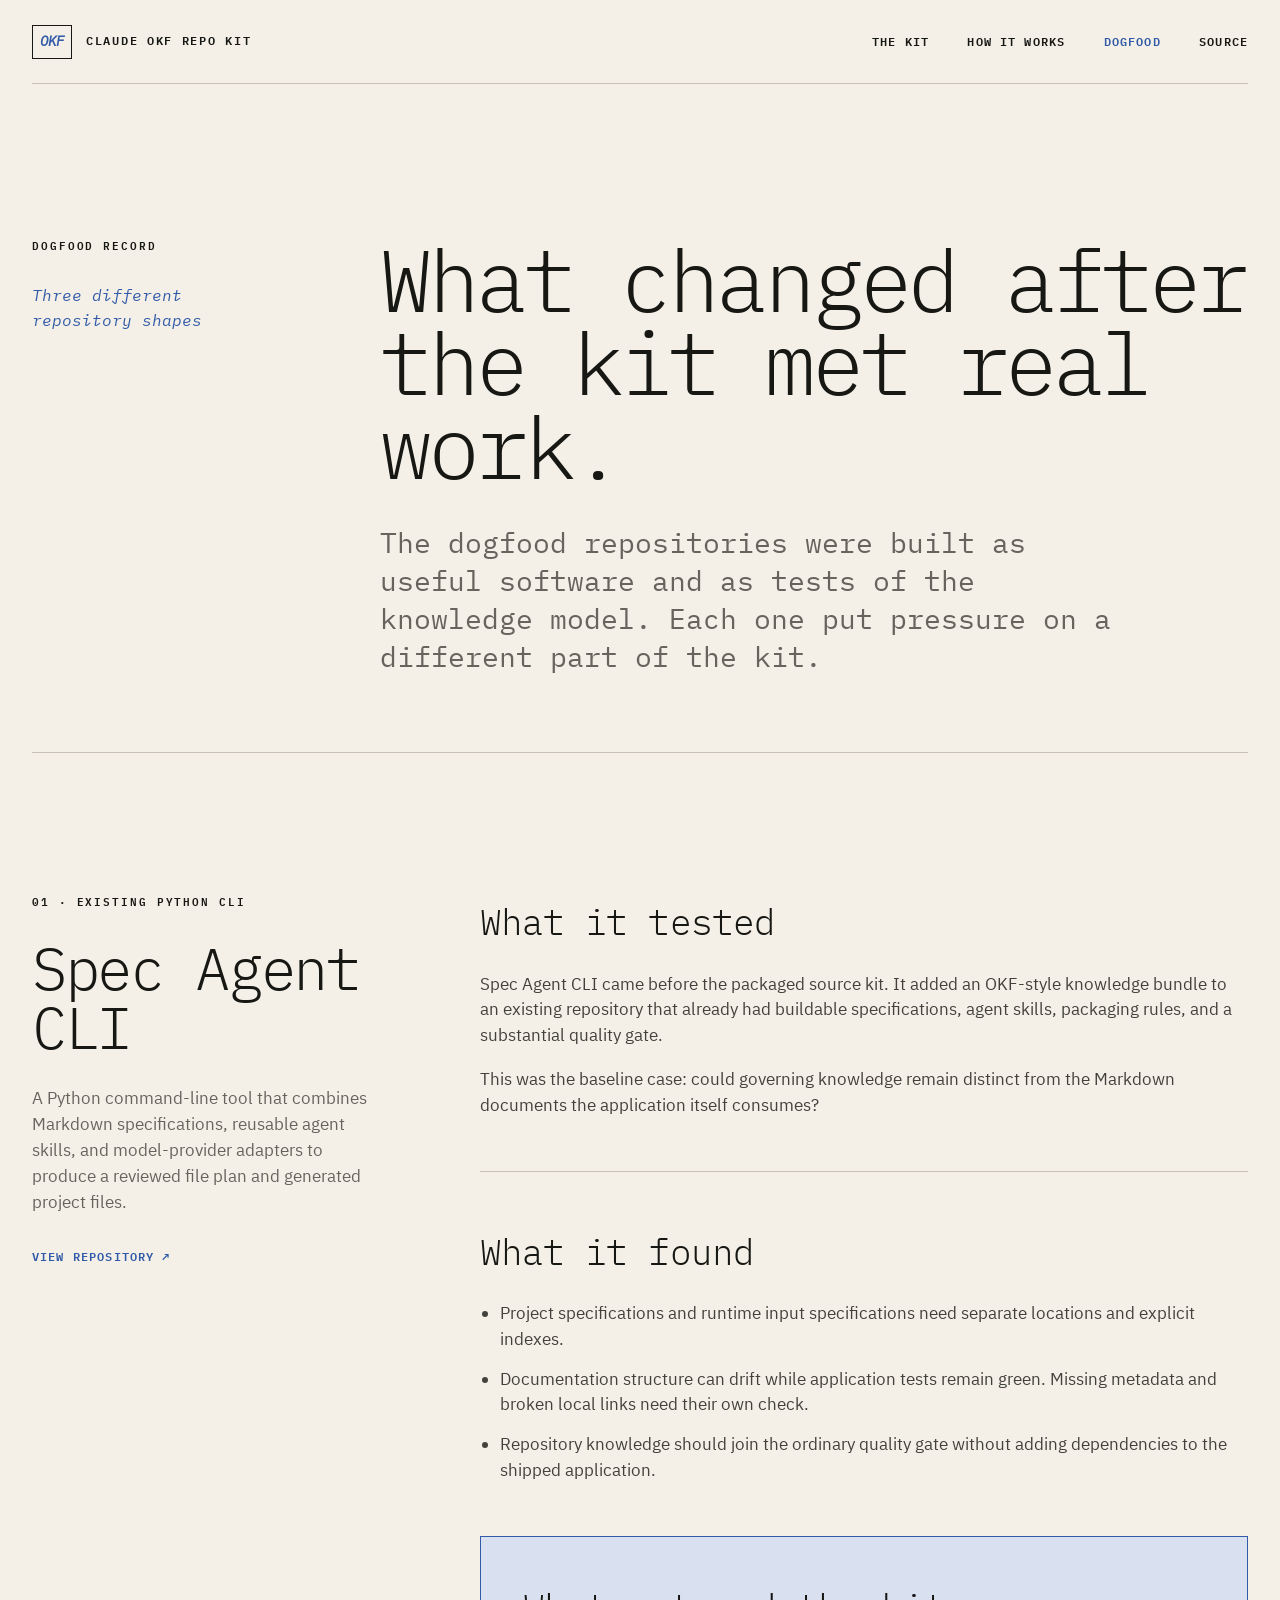
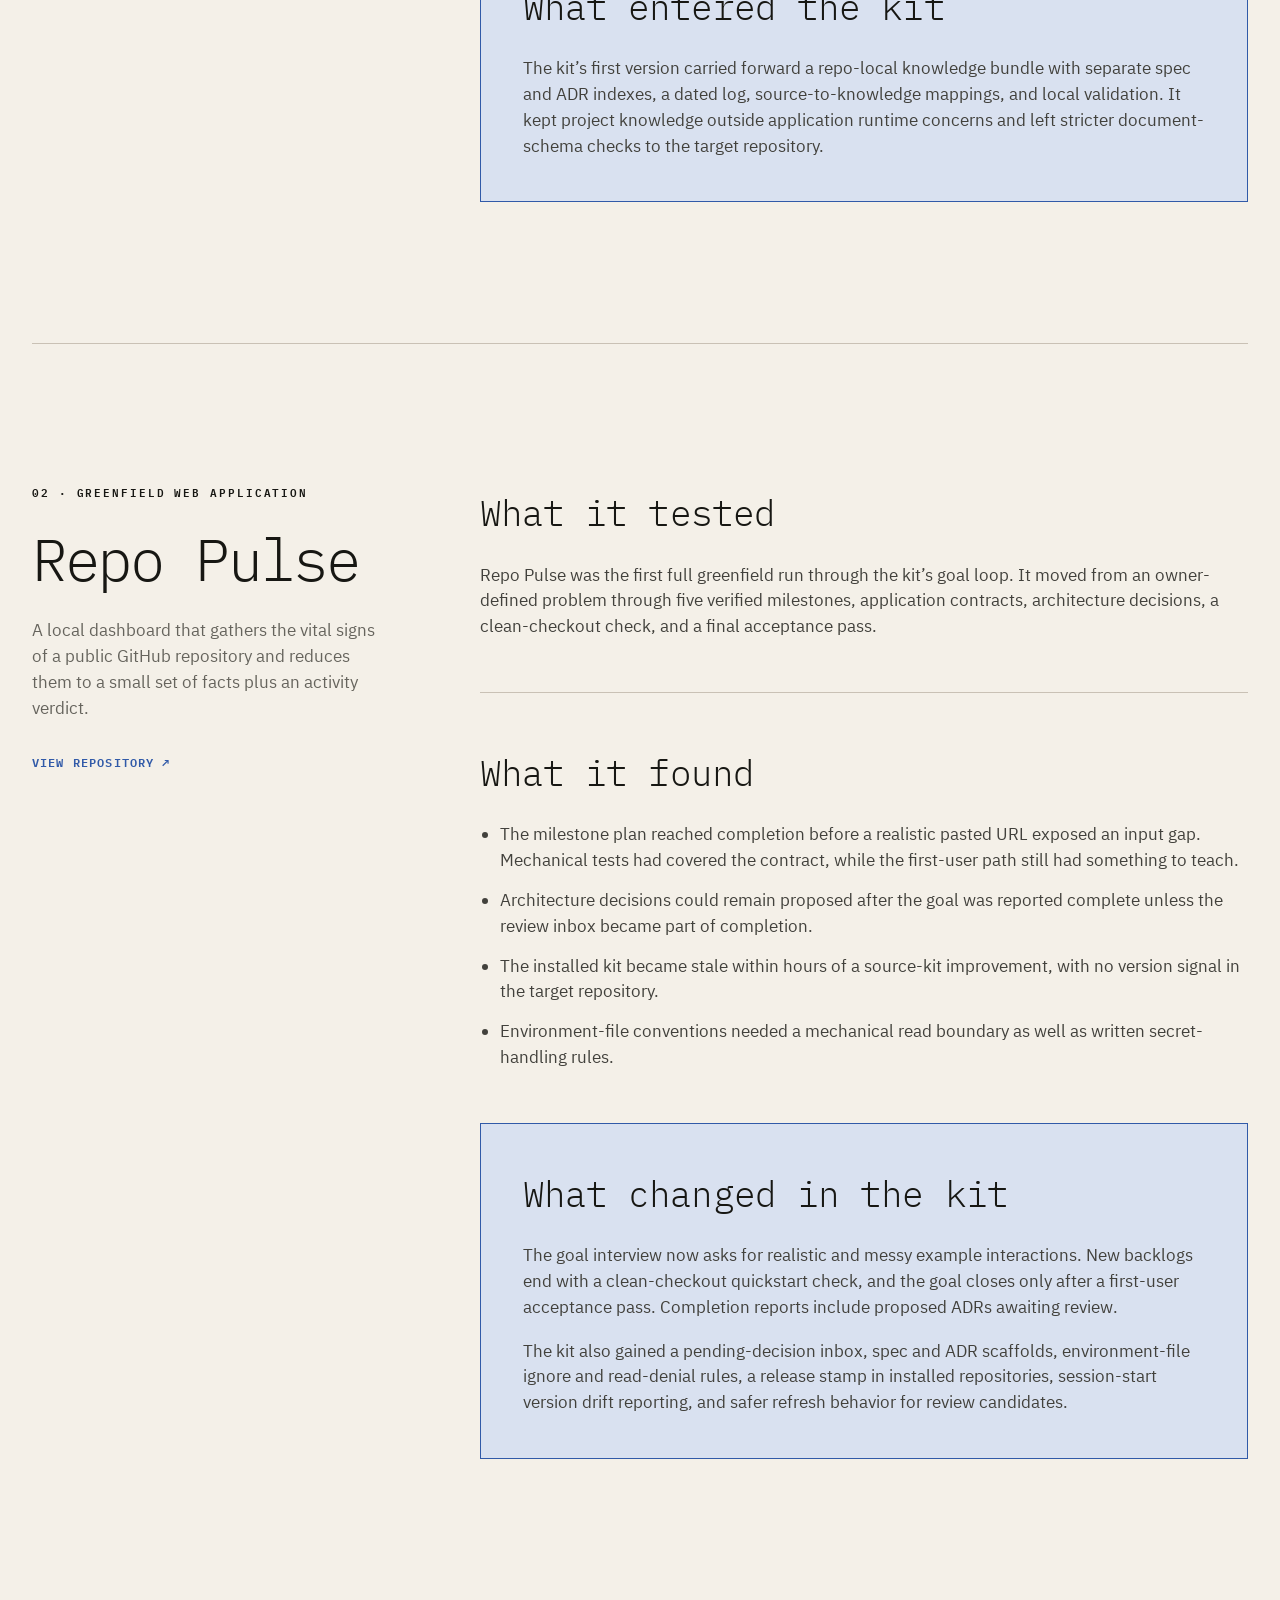
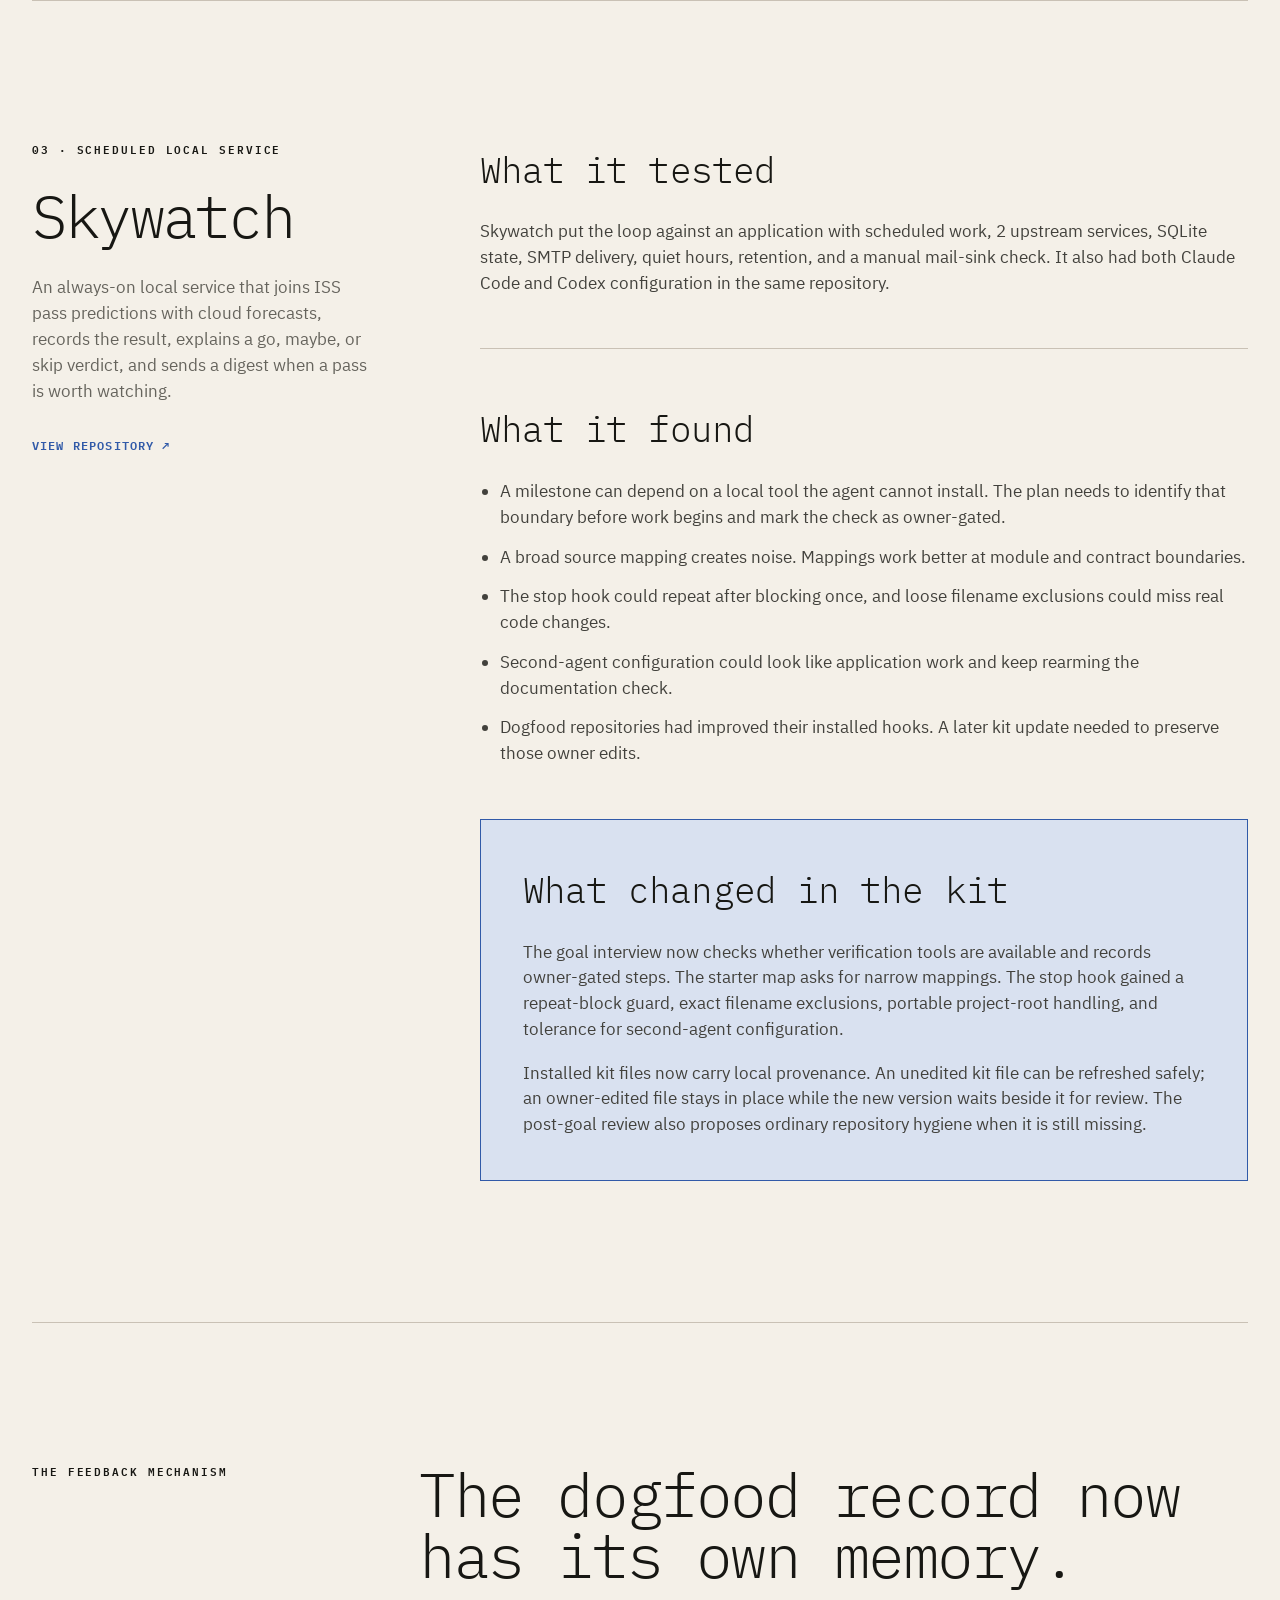
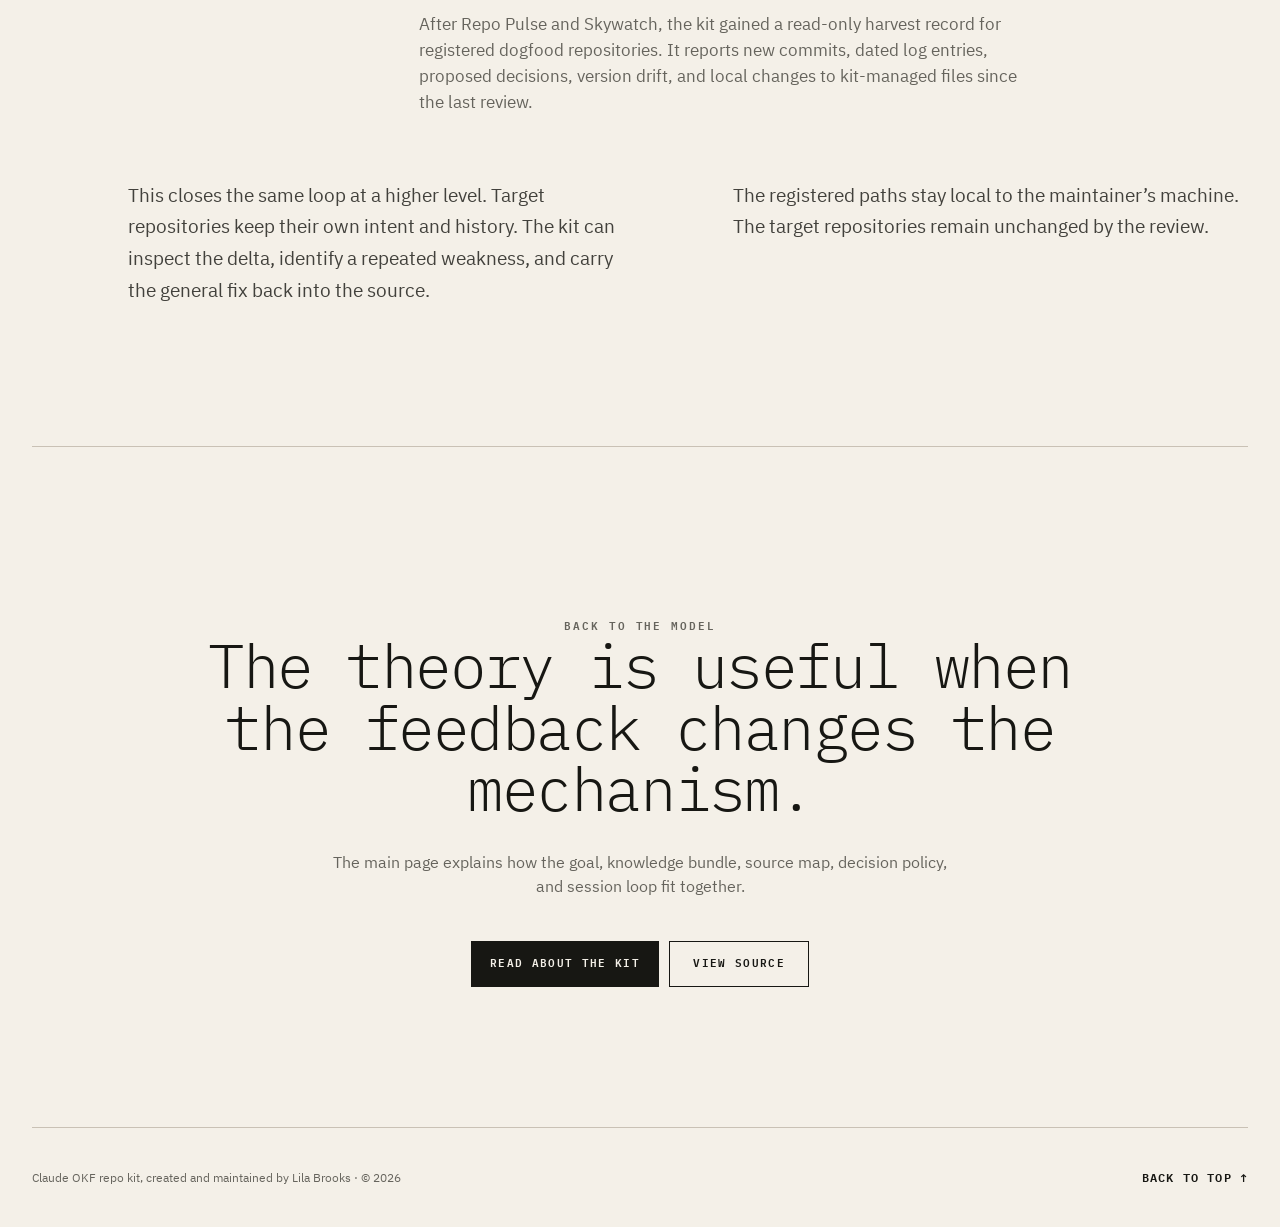
==== site/dogfood/index.html @ b5e8c505 "Bring the website into the kit as governed source The kit's website now lives entirely in site/ as a" ====
<!doctype html>
<html lang="en">
<head>
  <meta charset="utf-8">
  <meta name="viewport" content="width=device-width, initial-scale=1">
  <title>Dogfood findings | Claude OKF repo kit</title>
  <meta name="description" content="Lila Brooks documents how Spec Agent CLI, Repo Pulse, and Skywatch exposed gaps and changed the Claude OKF repo kit.">
  <meta name="author" content="Lila Brooks">
  <link rel="canonical" href="https://lilabrooks.github.io/dogfood/">
  <meta property="og:type" content="article">
  <meta property="og:site_name" content="Claude OKF repo kit">
  <meta property="og:title" content="Dogfood findings | Claude OKF repo kit">
  <meta property="og:description" content="Lila Brooks documents 3 repositories, the gaps they exposed, and the changes carried back into the kit.">
  <meta property="og:url" content="https://lilabrooks.github.io/dogfood/">
  <meta property="og:image" content="https://lilabrooks.github.io/og.png">
  <meta property="og:image:type" content="image/png">
  <meta property="og:image:width" content="1200">
  <meta property="og:image:height" content="630">
  <meta property="og:image:alt" content="Claude OKF repo kit: Keep goal-directed Claude Code work reviewable in Git. Lila Brooks.">
  <meta property="article:author" content="https://github.com/lilabrooks">
  <meta property="article:modified_time" content="2026-07-11">
  <meta name="twitter:card" content="summary_large_image">
  <meta name="twitter:title" content="Dogfood findings | Claude OKF repo kit">
  <meta name="twitter:description" content="Lila Brooks documents 3 repositories, the gaps they exposed, and the changes carried back into the kit.">
  <meta name="twitter:image" content="https://lilabrooks.github.io/og.png">
  <meta name="twitter:image:alt" content="Claude OKF repo kit: Keep goal-directed Claude Code work reviewable in Git. Lila Brooks.">
  <script type="application/ld+json">
  {
    "@context": "https://schema.org",
    "@graph": [
      {
        "@type": "Person",
        "@id": "https://lilabrooks.github.io/#lila-brooks",
        "name": "Lila Brooks",
        "url": "https://lilabrooks.github.io/",
        "sameAs": "https://github.com/lilabrooks"
      },
      {
        "@type": "WebSite",
        "@id": "https://lilabrooks.github.io/#website",
        "url": "https://lilabrooks.github.io/",
        "name": "Claude OKF repo kit",
        "author": { "@id": "https://lilabrooks.github.io/#lila-brooks" },
        "copyrightHolder": { "@id": "https://lilabrooks.github.io/#lila-brooks" },
        "inLanguage": "en"
      },
      {
        "@type": "SoftwareSourceCode",
        "@id": "https://lilabrooks.github.io/#claude-okf-repo-kit",
        "name": "Claude OKF repo kit",
        "url": "https://lilabrooks.github.io/",
        "codeRepository": "https://github.com/lilabrooks/claude-okf-repo-kit",
        "author": { "@id": "https://lilabrooks.github.io/#lila-brooks" },
        "maintainer": { "@id": "https://lilabrooks.github.io/#lila-brooks" }
      },
      {
        "@type": "TechArticle",
        "@id": "https://lilabrooks.github.io/dogfood/#article",
        "url": "https://lilabrooks.github.io/dogfood/",
        "headline": "What changed after the kit met real work",
        "description": "How Spec Agent CLI, Repo Pulse, and Skywatch exposed gaps and changed the Claude OKF repo kit.",
        "dateModified": "2026-07-11",
        "author": { "@id": "https://lilabrooks.github.io/#lila-brooks" },
        "creator": { "@id": "https://lilabrooks.github.io/#lila-brooks" },
        "publisher": { "@id": "https://lilabrooks.github.io/#lila-brooks" },
        "copyrightHolder": { "@id": "https://lilabrooks.github.io/#lila-brooks" },
        "about": { "@id": "https://lilabrooks.github.io/#claude-okf-repo-kit" },
        "isPartOf": { "@id": "https://lilabrooks.github.io/#website" },
        "mainEntityOfPage": "https://lilabrooks.github.io/dogfood/",
        "image": "https://lilabrooks.github.io/og.png",
        "inLanguage": "en"
      }
    ]
  }
  </script>
  <link rel="icon" href="../favicon.svg" type="image/svg+xml">
  <link rel="stylesheet" href="../styles.css">
</head>
<body>
  <a class="skip-link" href="#content">Skip to content</a>
  <header class="site-header shell">
    <a class="wordmark" href="../" aria-label="Claude OKF repo kit, home"><span class="wordmark-mark">OKF</span><span>Claude OKF repo kit</span></a>
    <nav class="site-nav" aria-label="Primary navigation">
      <a href="../">The kit</a><a href="../how-it-works/">How it works</a><a href="../dogfood/" aria-current="page">Dogfood</a><a href="https://github.com/lilabrooks/claude-okf-repo-kit">Source</a>
    </nav>
  </header>

  <main id="content">
    <header class="page-hero shell">
      <div><p class="eyebrow">Dogfood record</p><p class="page-meta">Three different repository shapes</p></div>
      <div><h1>What changed after the kit met real work.</h1><p class="dek">The dogfood repositories were built as useful software and as tests of the knowledge model. Each one put pressure on a different part of the kit.</p></div>
    </header>

    <article class="dogfood-entry shell" aria-labelledby="spec-agent-title">
      <header class="dogfood-header">
        <p class="eyebrow">01 · Existing Python CLI</p>
        <h2 id="spec-agent-title">Spec Agent CLI</h2>
        <p>A Python command-line tool that combines Markdown specifications, reusable agent skills, and model-provider adapters to produce a reviewed file plan and generated project files.</p>
        <a class="text-link" href="https://github.com/lilabrooks/spec-agent-cli">View repository ↗</a>
      </header>
      <div class="dogfood-body">
        <section>
          <h3>What it tested</h3>
          <p>Spec Agent CLI came before the packaged source kit. It added an OKF-style knowledge bundle to an existing repository that already had buildable specifications, agent skills, packaging rules, and a substantial quality gate.</p>
          <p>This was the baseline case: could governing knowledge remain distinct from the Markdown documents the application itself consumes?</p>
        </section>
        <section>
          <h3>What it found</h3>
          <ul>
            <li>Project specifications and runtime input specifications need separate locations and explicit indexes.</li>
            <li>Documentation structure can drift while application tests remain green. Missing metadata and broken local links need their own check.</li>
            <li>Repository knowledge should join the ordinary quality gate without adding dependencies to the shipped application.</li>
          </ul>
        </section>
        <section class="kit-response">
          <h3>What entered the kit</h3>
          <p>The kit’s first version carried forward a repo-local knowledge bundle with separate spec and ADR indexes, a dated log, source-to-knowledge mappings, and local validation. It kept project knowledge outside application runtime concerns and left stricter document-schema checks to the target repository.</p>
        </section>
      </div>
    </article>

    <article class="dogfood-entry shell" aria-labelledby="repo-pulse-title">
      <header class="dogfood-header">
        <p class="eyebrow">02 · Greenfield web application</p>
        <h2 id="repo-pulse-title">Repo Pulse</h2>
        <p>A local dashboard that gathers the vital signs of a public GitHub repository and reduces them to a small set of facts plus an activity verdict.</p>
        <a class="text-link" href="https://github.com/lilabrooks/repo-pulse">View repository ↗</a>
      </header>
      <div class="dogfood-body">
        <section>
          <h3>What it tested</h3>
          <p>Repo Pulse was the first full greenfield run through the kit’s goal loop. It moved from an owner-defined problem through five verified milestones, application contracts, architecture decisions, a clean-checkout check, and a final acceptance pass.</p>
        </section>
        <section>
          <h3>What it found</h3>
          <ul>
            <li>The milestone plan reached completion before a realistic pasted URL exposed an input gap. Mechanical tests had covered the contract, while the first-user path still had something to teach.</li>
            <li>Architecture decisions could remain proposed after the goal was reported complete unless the review inbox became part of completion.</li>
            <li>The installed kit became stale within hours of a source-kit improvement, with no version signal in the target repository.</li>
            <li>Environment-file conventions needed a mechanical read boundary as well as written secret-handling rules.</li>
          </ul>
        </section>
        <section class="kit-response">
          <h3>What changed in the kit</h3>
          <p>The goal interview now asks for realistic and messy example interactions. New backlogs end with a clean-checkout quickstart check, and the goal closes only after a first-user acceptance pass. Completion reports include proposed ADRs awaiting review.</p>
          <p>The kit also gained a pending-decision inbox, spec and ADR scaffolds, environment-file ignore and read-denial rules, a release stamp in installed repositories, session-start version drift reporting, and safer refresh behavior for review candidates.</p>
        </section>
      </div>
    </article>

    <article class="dogfood-entry shell" aria-labelledby="skywatch-title">
      <header class="dogfood-header">
        <p class="eyebrow">03 · Scheduled local service</p>
        <h2 id="skywatch-title">Skywatch</h2>
        <p>An always-on local service that joins ISS pass predictions with cloud forecasts, records the result, explains a go, maybe, or skip verdict, and sends a digest when a pass is worth watching.</p>
        <a class="text-link" href="https://github.com/lilabrooks/skywatch">View repository ↗</a>
      </header>
      <div class="dogfood-body">
        <section>
          <h3>What it tested</h3>
          <p>Skywatch put the loop against an application with scheduled work, 2 upstream services, SQLite state, SMTP delivery, quiet hours, retention, and a manual mail-sink check. It also had both Claude Code and Codex configuration in the same repository.</p>
        </section>
        <section>
          <h3>What it found</h3>
          <ul>
            <li>A milestone can depend on a local tool the agent cannot install. The plan needs to identify that boundary before work begins and mark the check as owner-gated.</li>
            <li>A broad source mapping creates noise. Mappings work better at module and contract boundaries.</li>
            <li>The stop hook could repeat after blocking once, and loose filename exclusions could miss real code changes.</li>
            <li>Second-agent configuration could look like application work and keep rearming the documentation check.</li>
            <li>Dogfood repositories had improved their installed hooks. A later kit update needed to preserve those owner edits.</li>
          </ul>
        </section>
        <section class="kit-response">
          <h3>What changed in the kit</h3>
          <p>The goal interview now checks whether verification tools are available and records owner-gated steps. The starter map asks for narrow mappings. The stop hook gained a repeat-block guard, exact filename exclusions, portable project-root handling, and tolerance for second-agent configuration.</p>
          <p>Installed kit files now carry local provenance. An unedited kit file can be refreshed safely; an owner-edited file stays in place while the new version waits beside it for review. The post-goal review also proposes ordinary repository hygiene when it is still missing.</p>
        </section>
      </div>
    </article>

    <section class="section shell" aria-labelledby="feedback-title">
      <div class="section-head">
        <p class="eyebrow">The feedback mechanism</p>
        <div>
          <h2 id="feedback-title">The dogfood record now has its own memory.</h2>
          <p>After Repo Pulse and Skywatch, the kit gained a read-only harvest record for registered dogfood repositories. It reports new commits, dated log entries, proposed decisions, version drift, and local changes to kit-managed files since the last review.</p>
        </div>
      </div>
      <div class="essay-grid">
        <p>This closes the same loop at a higher level. Target repositories keep their own intent and history. The kit can inspect the delta, identify a repeated weakness, and carry the general fix back into the source.</p>
        <p>The registered paths stay local to the maintainer’s machine. The target repositories remain unchanged by the review.</p>
      </div>
    </section>

    <section class="cta shell">
      <p class="eyebrow">Back to the model</p>
      <h2>The theory is useful when the feedback changes the mechanism.</h2>
      <p>The main page explains how the goal, knowledge bundle, source map, decision policy, and session loop fit together.</p>
      <div class="button-row"><a class="button primary" href="../">Read about the kit</a><a class="button" href="https://github.com/lilabrooks/claude-okf-repo-kit">View source</a></div>
    </section>
  </main>

  <footer class="site-footer shell"><p>Claude OKF repo kit, created and maintained by Lila Brooks · © 2026</p><a href="#content">Back to top ↑</a></footer>
</body>
</html>
---- site/styles.css ----
@font-face {
  font-family: "IBM Plex Mono";
  font-style: normal;
  font-weight: 300;
  font-display: swap;
  src: url("fonts/IBMPlexMono-Light.woff2") format("woff2");
}

@font-face {
  font-family: "IBM Plex Mono";
  font-style: normal;
  font-weight: 400;
  font-display: swap;
  src: url("fonts/IBMPlexMono-Regular.woff2") format("woff2");
}

@font-face {
  font-family: "IBM Plex Mono";
  font-style: italic;
  font-weight: 400;
  font-display: swap;
  src: url("fonts/IBMPlexMono-Italic.woff2") format("woff2");
}

@font-face {
  font-family: "IBM Plex Mono";
  font-style: normal;
  font-weight: 600;
  font-display: swap;
  src: url("fonts/IBMPlexMono-SemiBold.woff2") format("woff2");
}

@font-face {
  font-family: "IBM Plex Sans";
  font-style: normal;
  font-weight: 400;
  font-display: swap;
  src: url("fonts/IBMPlexSans-Regular.woff2") format("woff2");
}

@font-face {
  font-family: "IBM Plex Sans";
  font-style: normal;
  font-weight: 600;
  font-display: swap;
  src: url("fonts/IBMPlexSans-SemiBold.woff2") format("woff2");
}

:root {
  --paper: #f4f0e8;
  --ink: #171713;
  --muted: #66645d;
  --rule: #c9c1b5;
  --cobalt: #315aa8;
  --cobalt-soft: #d9e1f0;
  --display: "IBM Plex Mono", "SFMono-Regular", Consolas, monospace;
  --body: "IBM Plex Sans", "Helvetica Neue", Arial, sans-serif;
}

* {
  box-sizing: border-box;
}

html {
  scroll-behavior: smooth;
}

body {
  margin: 0;
  background: var(--paper);
  color: var(--ink);
  font-family: var(--body);
  font-size: 16px;
  line-height: 1.55;
  text-rendering: optimizeLegibility;
}

a {
  color: inherit;
}

img {
  max-width: 100%;
}

::selection {
  background: var(--cobalt);
  color: #fff;
}

.shell {
  width: min(100% - 64px, 1440px);
  margin-inline: auto;
}

.skip-link {
  position: fixed;
  top: 12px;
  left: 12px;
  z-index: 20;
  padding: 10px 14px;
  background: var(--ink);
  color: var(--paper);
  transform: translateY(-160%);
}

.skip-link:focus {
  transform: translateY(0);
}

.site-header {
  min-height: 84px;
  display: flex;
  align-items: center;
  justify-content: space-between;
  border-bottom: 1px solid var(--rule);
}

.wordmark {
  display: inline-flex;
  align-items: center;
  gap: 14px;
  font-size: 0.76rem;
  font-family: var(--display);
  font-weight: 600;
  letter-spacing: 0.14em;
  text-decoration: none;
  text-transform: uppercase;
}

.wordmark-mark {
  display: grid;
  width: 40px;
  height: 34px;
  place-items: center;
  border: 1px solid var(--ink);
  color: var(--cobalt);
  font-family: var(--display);
  font-size: 0.86rem;
  font-style: italic;
  letter-spacing: 0;
}

.site-nav {
  display: flex;
  align-items: center;
  gap: clamp(18px, 3vw, 44px);
}

.site-nav a,
.site-footer a {
  position: relative;
  font-family: var(--display);
  font-size: 0.72rem;
  font-weight: 600;
  letter-spacing: 0.1em;
  text-decoration: none;
  text-transform: uppercase;
}

.site-nav a::after,
.site-footer a::after,
.text-link::after {
  position: absolute;
  right: 0;
  bottom: -5px;
  left: 0;
  height: 1px;
  background: var(--cobalt);
  content: "";
  transform: scaleX(0);
  transform-origin: right;
  transition: transform 180ms ease;
}

.site-nav a:hover::after,
.site-nav a:focus-visible::after,
.site-footer a:hover::after,
.site-footer a:focus-visible::after,
.text-link:hover::after,
.text-link:focus-visible::after {
  transform: scaleX(1);
  transform-origin: left;
}

.site-nav a[aria-current="page"] {
  color: var(--cobalt);
}

.hero {
  display: grid;
  grid-template-columns: minmax(0, 2fr) minmax(300px, 0.8fr);
  gap: clamp(56px, 9vw, 140px);
  min-height: 640px;
  padding-block: clamp(72px, 10vw, 148px) 76px;
  border-bottom: 1px solid var(--rule);
}

.eyebrow {
  margin: 0 0 28px;
  font-family: var(--display);
  font-size: 0.7rem;
  font-weight: 600;
  letter-spacing: 0.17em;
  text-transform: uppercase;
}

.hero h1,
.page-hero h1 {
  margin: 0;
  font-family: var(--display);
  font-weight: 300;
  letter-spacing: -0.045em;
  line-height: 0.96;
}

.hero > *,
.page-hero > * {
  min-width: 0;
}

.hero h1 {
  max-width: 980px;
  font-size: clamp(3.7rem, 6.7vw, 7rem);
}

.hero h1 em {
  color: var(--cobalt);
  font-weight: 400;
}

.hero-aside {
  display: flex;
  flex-direction: column;
  justify-content: space-between;
  padding-top: 35px;
}

.intro {
  margin: 0;
  font-family: var(--display);
  font-size: clamp(1.5rem, 2.1vw, 2.15rem);
  line-height: 1.3;
}

.signal {
  padding-top: 24px;
  border-top: 1px solid var(--ink);
}

.signal strong {
  display: block;
  color: var(--cobalt);
  font-family: var(--display);
  font-size: 2.2rem;
  font-style: italic;
  font-weight: 400;
}

.signal p {
  margin: 6px 0 0;
  color: var(--muted);
}

.section {
  padding-block: clamp(88px, 11vw, 150px);
  border-bottom: 1px solid var(--rule);
}

.section-head {
  display: grid;
  grid-template-columns: minmax(180px, 0.55fr) minmax(0, 1.6fr);
  gap: clamp(44px, 8vw, 130px);
  margin-bottom: 64px;
}

.section-head h2,
.cta h2 {
  margin: 0;
  font-family: var(--display);
  font-size: clamp(2.4rem, 4.8vw, 5.2rem);
  font-weight: 300;
  letter-spacing: -0.04em;
  line-height: 1;
}

.section-head p:last-child {
  max-width: 620px;
  margin: 24px 0 0;
  color: var(--muted);
  font-size: 1.05rem;
}

.essay-grid {
  display: grid;
  grid-template-columns: repeat(2, minmax(0, 1fr));
  gap: clamp(36px, 7vw, 110px);
  max-width: 1120px;
  margin-left: auto;
}

.essay-grid p {
  margin: 0;
  color: #42413c;
  font-size: clamp(1.08rem, 1.5vw, 1.28rem);
  line-height: 1.65;
}

.path-grid {
  display: grid;
  grid-template-columns: repeat(2, 1fr);
  border-top: 1px solid var(--ink);
  border-left: 1px solid var(--rule);
}

.path-card {
  position: relative;
  min-height: 290px;
  padding: clamp(28px, 4vw, 52px);
  border-right: 1px solid var(--rule);
  border-bottom: 1px solid var(--rule);
  text-decoration: none;
  transition: background-color 160ms ease, color 160ms ease;
}

.path-card:hover,
.path-card:focus-visible {
  background: var(--ink);
  color: var(--paper);
}

.path-card .number {
  color: var(--cobalt);
  font-family: var(--display);
  font-style: italic;
}

.path-card h3 {
  margin: 70px 0 18px;
  font-family: var(--display);
  font-size: clamp(2rem, 3.5vw, 3.8rem);
  font-weight: 300;
  letter-spacing: -0.035em;
  line-height: 1.04;
}

.path-card p {
  max-width: 480px;
  margin: 0;
  color: var(--muted);
}

.path-card:hover p,
.path-card:focus-visible p {
  color: #c9c6bd;
}

.card-arrow {
  position: absolute;
  top: 34px;
  right: 38px;
  font-size: 1.2rem;
}

.cta {
  padding-block: clamp(88px, 11vw, 150px);
  text-align: center;
}

.cta h2 {
  max-width: 900px;
  margin-inline: auto;
}

.cta p {
  max-width: 620px;
  margin: 30px auto 0;
  color: var(--muted);
}

.button-row {
  display: flex;
  flex-wrap: wrap;
  justify-content: center;
  gap: 10px;
  margin-top: 42px;
}

.button {
  min-width: 140px;
  padding: 13px 18px;
  border: 1px solid var(--ink);
  font-family: var(--display);
  font-size: 0.7rem;
  font-weight: 600;
  letter-spacing: 0.12em;
  text-decoration: none;
  text-transform: uppercase;
  transition: background-color 160ms ease, color 160ms ease;
}

.button.primary,
.button:hover,
.button:focus-visible {
  background: var(--ink);
  color: var(--paper);
}

.page-hero {
  display: grid;
  grid-template-columns: minmax(180px, 0.48fr) minmax(0, 1.7fr);
  gap: clamp(52px, 8vw, 130px);
  padding-block: clamp(90px, 12vw, 170px) 76px;
  border-bottom: 1px solid var(--rule);
}

.page-hero h1 {
  max-width: 1050px;
  font-size: clamp(3.7rem, 6.8vw, 7.2rem);
}

.page-hero .dek {
  max-width: 760px;
  margin: 36px 0 0;
  color: var(--muted);
  font-family: var(--display);
  font-size: clamp(1.35rem, 2.2vw, 2rem);
  line-height: 1.35;
}

.page-meta {
  margin: 8px 0 0;
  color: var(--cobalt);
  font-family: var(--display);
  font-style: italic;
}

.principle-grid {
  display: grid;
  grid-template-columns: repeat(2, 1fr);
  gap: 0 58px;
}

.principle {
  min-height: 220px;
  padding-block: 34px;
  border-top: 1px solid var(--ink);
}

.principle h3 {
  margin: 0 0 16px;
  font-family: var(--display);
  font-size: clamp(1.8rem, 3vw, 3rem);
  font-weight: 300;
  letter-spacing: -0.03em;
  line-height: 1.08;
}

.principle p {
  max-width: 560px;
  margin: 0;
  color: var(--muted);
}

.claim-status {
  display: block;
  margin-bottom: 42px;
  color: var(--cobalt);
  font-family: var(--display);
  font-size: 0.7rem;
  font-weight: 600;
  letter-spacing: 0.1em;
  text-transform: uppercase;
}

.route-grid {
  display: grid;
  grid-template-columns: repeat(2, minmax(0, 1fr));
  border-top: 1px solid var(--ink);
  border-left: 1px solid var(--rule);
}

.route-card {
  padding: clamp(30px, 4vw, 54px);
  border-right: 1px solid var(--rule);
  border-bottom: 1px solid var(--rule);
}

.route-card h3 {
  margin: 0;
  font-family: var(--display);
  font-size: clamp(2rem, 3.4vw, 3.5rem);
  font-weight: 300;
  letter-spacing: -0.035em;
  line-height: 1.04;
}

.route-card > p {
  min-height: 82px;
  margin: 24px 0 36px;
  color: var(--muted);
}

.steps-list {
  margin: 0;
  padding: 0;
  list-style: none;
  counter-reset: route-step;
  border-top: 1px solid var(--ink);
}

.steps-list li {
  display: grid;
  grid-template-columns: 42px minmax(0, 1fr);
  gap: 14px;
  padding-block: 20px;
  border-bottom: 1px solid var(--rule);
  counter-increment: route-step;
}

.steps-list li::before {
  color: var(--cobalt);
  content: "0" counter(route-step);
  font-family: var(--display);
  font-style: italic;
}

.steps-list p {
  margin: 0;
  color: #42413c;
}

.working-set {
  background: var(--ink);
  color: var(--paper);
}

.working-set .section-head p,
.working-set .section-head p:last-child {
  color: #bbb8b0;
}

.working-set-list {
  margin: 0;
  padding: 0;
  list-style: none;
  border-top: 1px solid #5e5b55;
}

.working-set-list li {
  display: grid;
  grid-template-columns: 120px minmax(220px, 0.85fr) minmax(0, 1.15fr);
  gap: 34px;
  padding-block: 30px;
  border-bottom: 1px solid #5e5b55;
}

.working-set-list .status {
  color: #a9bde2;
  font-family: var(--display);
  font-style: italic;
}

.working-set-list h3 {
  margin: 0;
  font-family: var(--display);
  font-size: 1.8rem;
  font-weight: 300;
}

.working-set-list p {
  margin: 0;
  color: #bbb8b0;
}

.working-set-list a {
  text-decoration: none;
}

.working-set-list a:hover,
.working-set-list a:focus-visible {
  color: #a9bde2;
}

.limit-note {
  max-width: 900px;
  margin: 58px 0 0 auto;
  padding: 28px 0 0 28px;
  border-top: 1px solid #5e5b55;
  border-left: 3px solid #a9bde2;
}

.limit-note p {
  margin: 0;
  color: #bbb8b0;
}

.limit-note strong {
  color: var(--paper);
}

.limit-note.light {
  border-top-color: var(--rule);
  border-left-color: var(--cobalt);
}

.limit-note.light p {
  color: var(--muted);
}

.limit-note.light strong {
  color: var(--ink);
}

.dogfood-entry {
  display: grid;
  grid-template-columns: minmax(240px, 0.62fr) minmax(0, 1.38fr);
  gap: clamp(52px, 8vw, 130px);
  padding-block: clamp(88px, 11vw, 150px);
  border-bottom: 1px solid var(--rule);
}

.dogfood-header {
  align-self: start;
  position: sticky;
  top: 32px;
}

.dogfood-header h2 {
  margin: 0;
  font-family: var(--display);
  font-size: clamp(2.5rem, 4.6vw, 5rem);
  font-weight: 300;
  letter-spacing: -0.04em;
  line-height: 1;
}

.dogfood-header > p:not(.eyebrow) {
  margin: 28px 0;
  color: var(--muted);
  font-size: 1.05rem;
}

.dogfood-body section {
  padding-bottom: 52px;
}

.dogfood-body section + section {
  padding-top: 52px;
  border-top: 1px solid var(--rule);
}

.dogfood-body h3 {
  margin: 0 0 22px;
  font-family: var(--display);
  font-size: clamp(1.7rem, 2.8vw, 2.7rem);
  font-weight: 300;
  letter-spacing: -0.025em;
}

.dogfood-body p,
.dogfood-body li {
  color: #42413c;
  font-size: 1.04rem;
}

.dogfood-body p {
  margin: 0;
}

.dogfood-body p + p {
  margin-top: 18px;
}

.dogfood-body ul {
  margin: 0;
  padding-left: 1.25rem;
}

.dogfood-body li + li {
  margin-top: 14px;
}

.dogfood-body .kit-response {
  padding: 42px;
  border: 1px solid var(--cobalt);
  background: var(--cobalt-soft);
}

.dogfood-body .kit-response + section {
  border-top: 0;
}

.text-link {
  position: relative;
  color: var(--cobalt);
  font-family: var(--display);
  font-size: 0.72rem;
  font-weight: 600;
  letter-spacing: 0.1em;
  text-decoration: none;
  text-transform: uppercase;
}

.site-footer {
  display: flex;
  align-items: center;
  justify-content: space-between;
  min-height: 100px;
  border-top: 1px solid var(--rule);
}

.site-footer p {
  margin: 0;
  color: var(--muted);
  font-size: 0.75rem;
}

.not-found {
  min-height: calc(100vh - 184px);
  display: grid;
  align-content: center;
  padding-block: 80px;
  text-align: center;
}

.not-found h1 {
  margin: 0;
  font-family: var(--display);
  font-size: clamp(5rem, 18vw, 14rem);
  font-weight: 300;
  letter-spacing: -0.05em;
  line-height: 0.8;
}

.not-found p {
  margin: 34px 0;
  color: var(--muted);
}

:focus-visible {
  outline: 2px solid var(--cobalt);
  outline-offset: 4px;
}

@media (max-width: 980px) {
  .hero,
  .page-hero,
  .dogfood-entry {
    grid-template-columns: 1fr;
  }

  .hero {
    min-height: 0;
  }

  .hero-aside {
    display: grid;
    grid-template-columns: 1.4fr 1fr;
    gap: 52px;
    padding-top: 0;
  }

  .page-hero {
    gap: 8px;
  }

  .dogfood-header {
    position: static;
  }

}

@media (max-width: 760px) {
  .shell {
    width: min(100% - 36px, 1440px);
  }

  .site-header {
    align-items: flex-start;
    flex-direction: column;
    gap: 18px;
    padding-block: 18px;
  }

  .site-nav {
    width: 100%;
    justify-content: space-between;
    gap: 8px;
  }

  .site-nav a {
    font-size: 0.62rem;
  }

  .hero {
    gap: 48px;
    padding-block: 72px 56px;
  }

  .hero h1,
  .page-hero h1 {
    font-size: clamp(2.75rem, 13.3vw, 3.25rem);
  }

  .hero-aside,
  .section-head,
  .working-set-list li,
  .essay-grid {
    grid-template-columns: 1fr;
  }

  .hero-aside {
    gap: 42px;
  }

  .section-head {
    gap: 0;
  }

  .path-grid,
  .principle-grid,
  .route-grid {
    grid-template-columns: 1fr;
  }

  .route-card > p {
    min-height: 0;
  }

  .path-card {
    min-height: 250px;
  }

  .dogfood-body .kit-response {
    padding: 28px;
  }

  .button-row {
    align-items: stretch;
    flex-direction: column;
  }

  .site-footer {
    align-items: flex-start;
    flex-direction: column;
    justify-content: center;
  }

  .site-footer {
    gap: 12px;
    min-height: 100px;
  }
}

@media (prefers-reduced-motion: reduce) {
  html {
    scroll-behavior: auto;
  }

  *,
  *::before,
  *::after {
    scroll-behavior: auto !important;
    transition-duration: 0.01ms !important;
  }
}
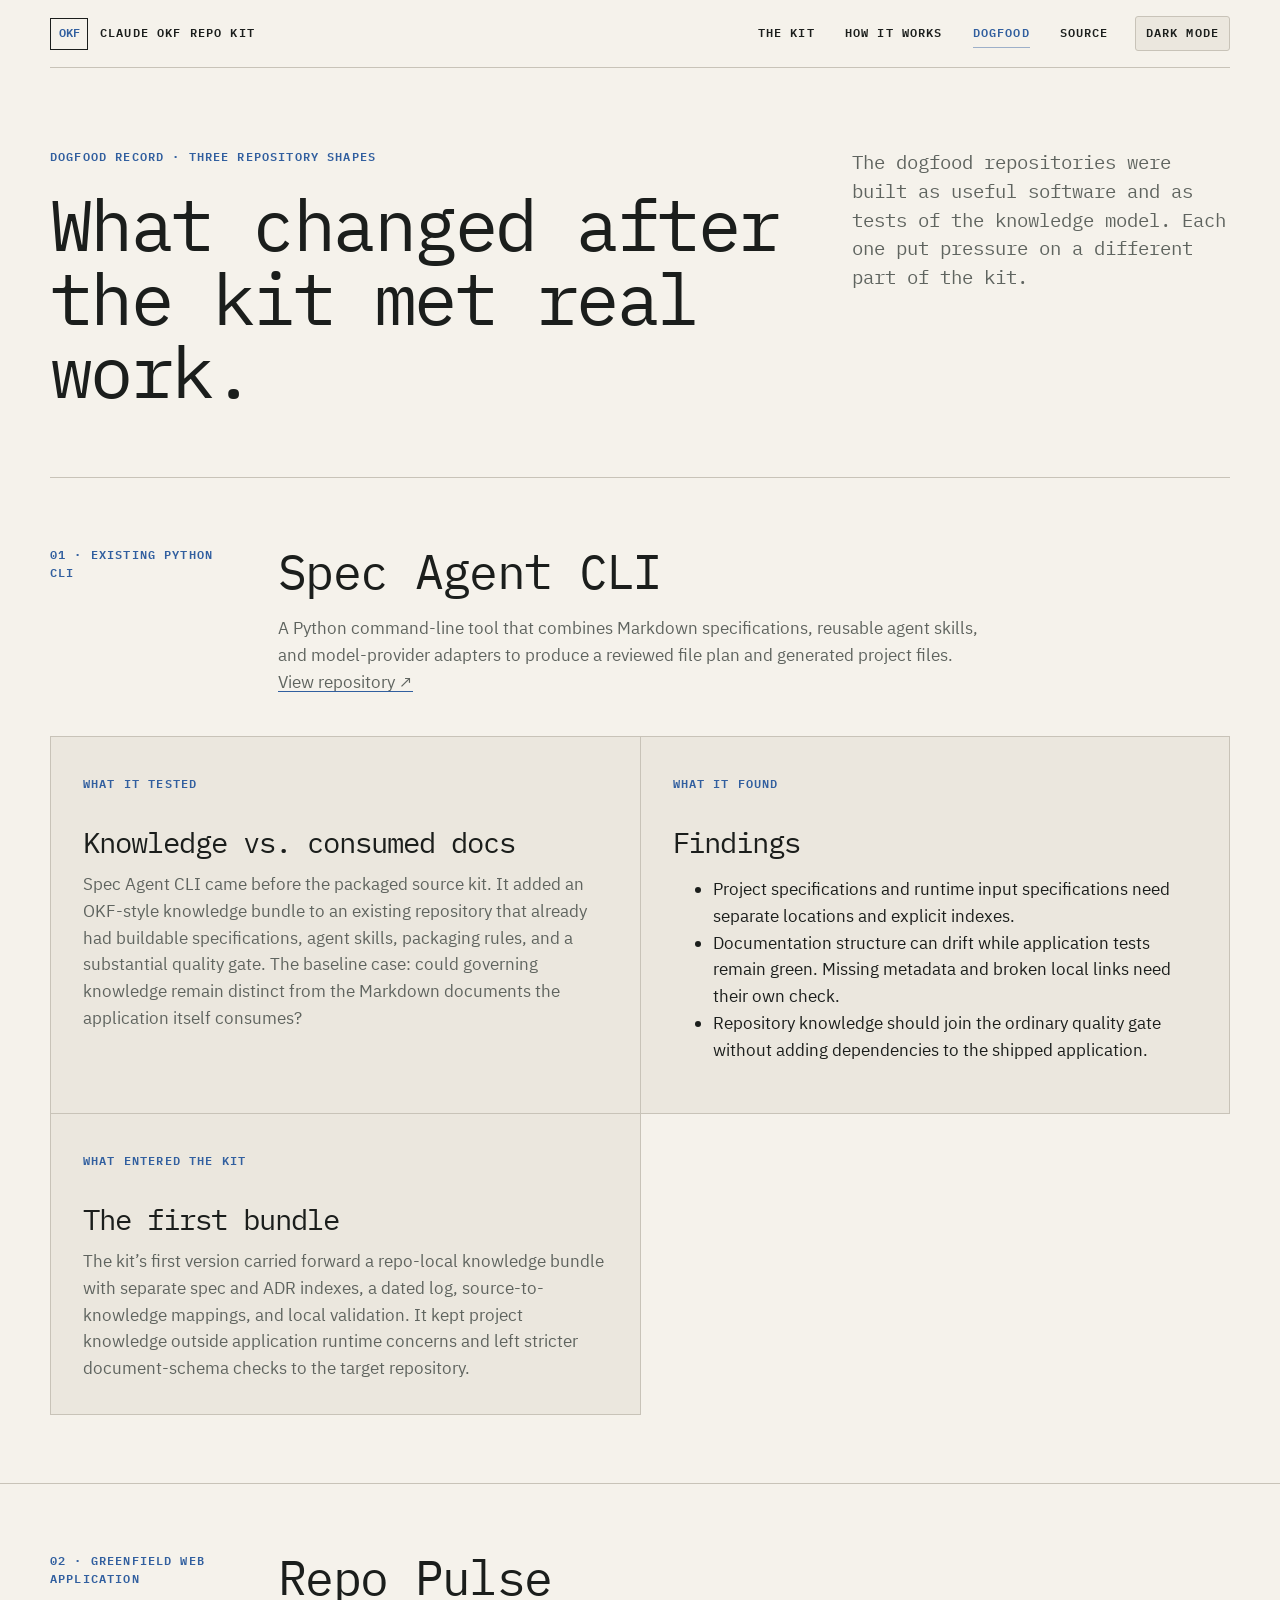
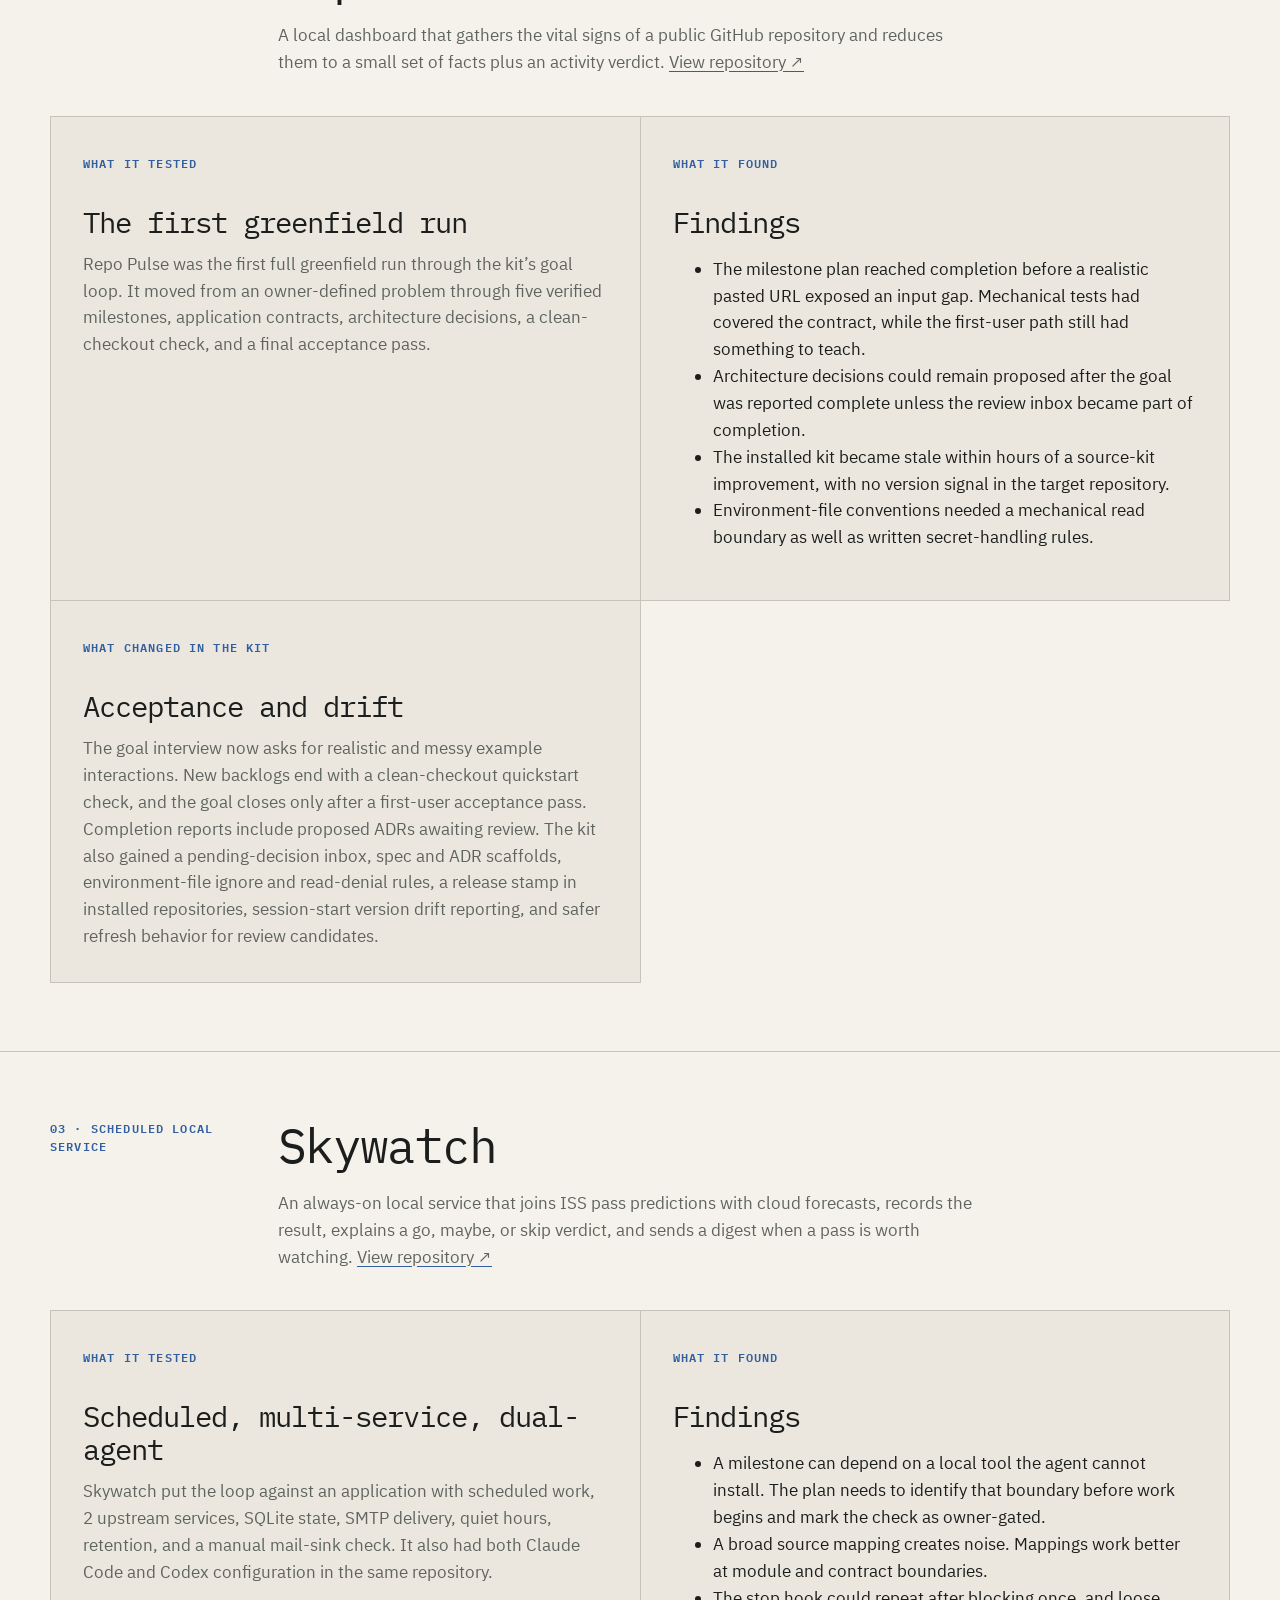
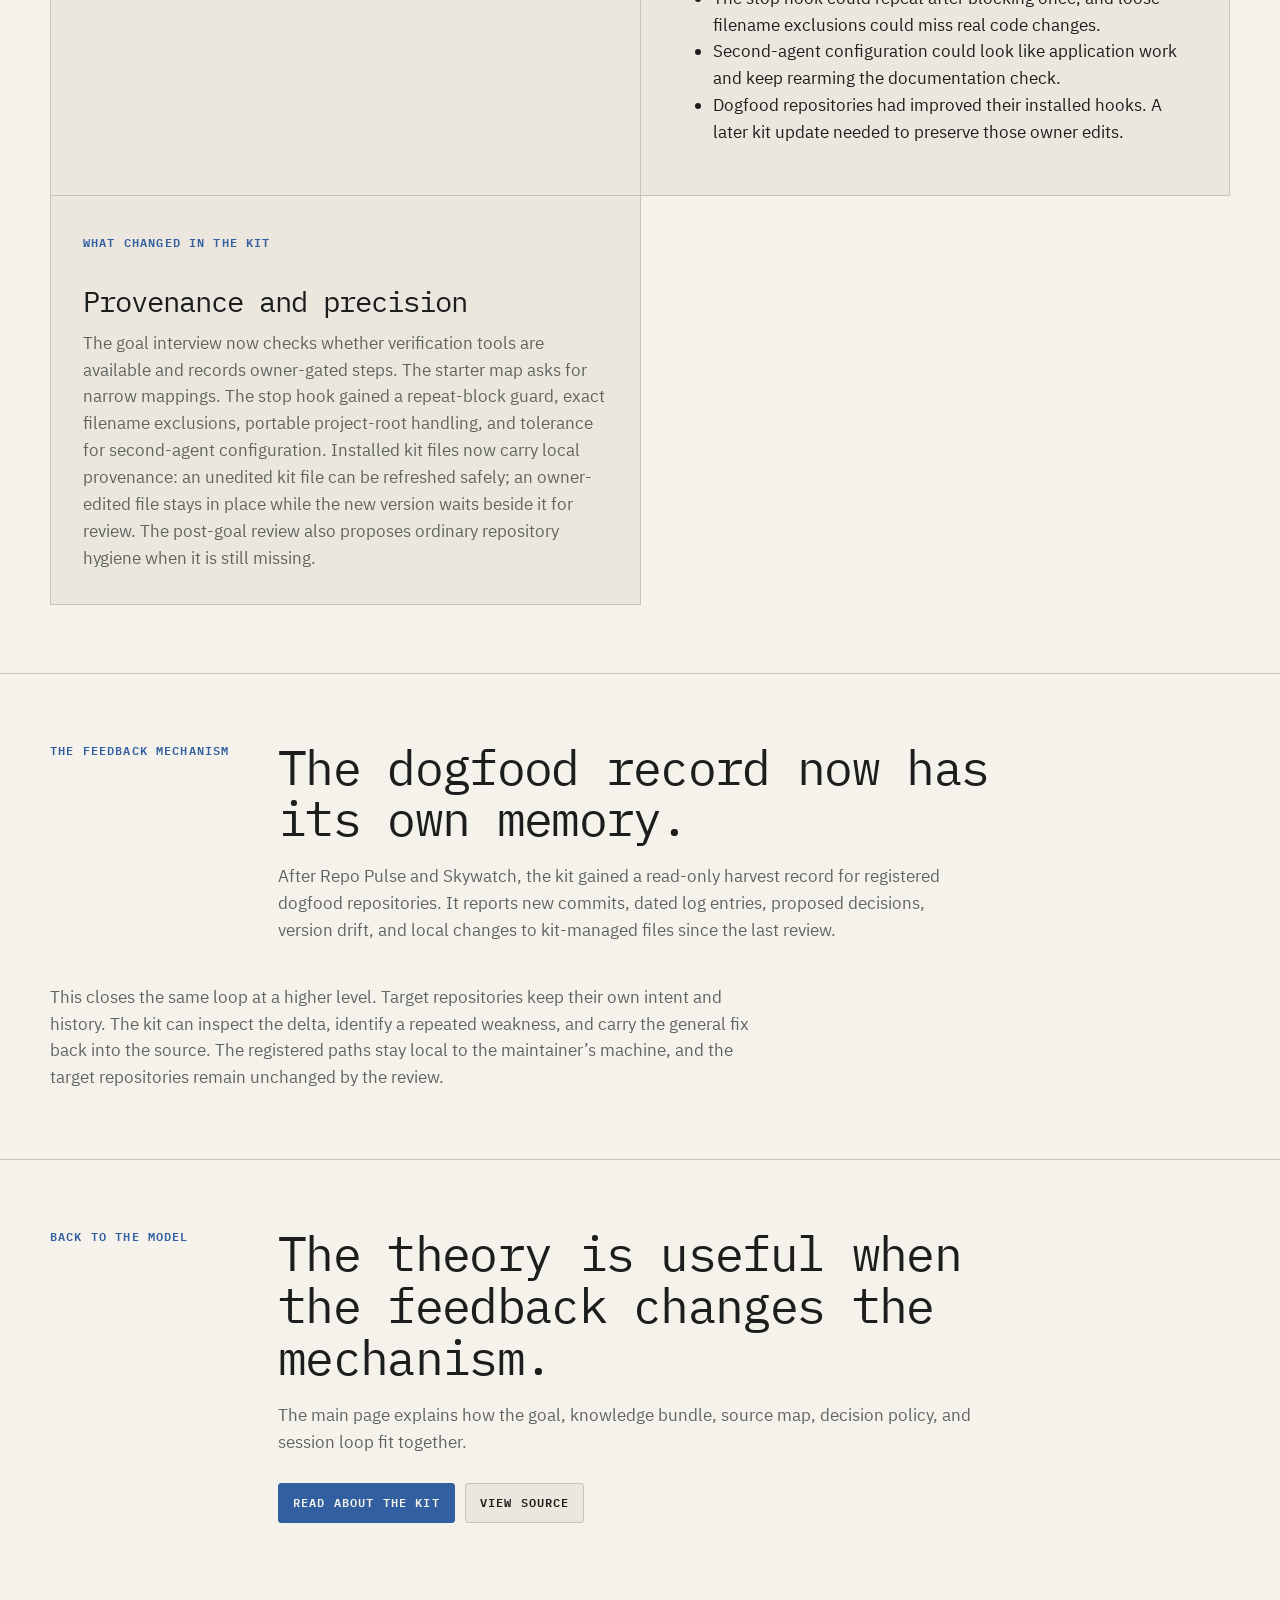
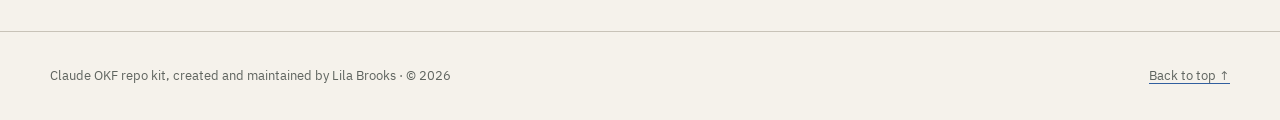
==== commit 8bea5f1f: "Re-skin the site onto Compact Theme (ADR 0017) Replace the bespoke styles.css with the vendored Comp" ====
--- a/site/dogfood/index.html
+++ b/site/dogfood/index.html
@@ -18,7 +18,7 @@
   <meta property="og:image:height" content="630">
   <meta property="og:image:alt" content="Claude OKF repo kit: Keep goal-directed Claude Code work reviewable in Git. Lila Brooks.">
   <meta property="article:author" content="https://github.com/lilabrooks">
-  <meta property="article:modified_time" content="2026-07-11">
+  <meta property="article:modified_time" content="2026-07-12">
   <meta name="twitter:card" content="summary_large_image">
   <meta name="twitter:title" content="Dogfood findings | Claude OKF repo kit">
   <meta name="twitter:description" content="Lila Brooks documents 3 repositories, the gaps they exposed, and the changes carried back into the kit.">
@@ -59,7 +59,7 @@
         "url": "https://lilabrooks.github.io/dogfood/",
         "headline": "What changed after the kit met real work",
         "description": "How Spec Agent CLI, Repo Pulse, and Skywatch exposed gaps and changed the Claude OKF repo kit.",
-        "dateModified": "2026-07-11",
+        "dateModified": "2026-07-12",
         "author": { "@id": "https://lilabrooks.github.io/#lila-brooks" },
         "creator": { "@id": "https://lilabrooks.github.io/#lila-brooks" },
         "publisher": { "@id": "https://lilabrooks.github.io/#lila-brooks" },
@@ -74,132 +74,173 @@
   }
   </script>
   <link rel="icon" href="../favicon.svg" type="image/svg+xml">
-  <link rel="stylesheet" href="../styles.css">
+  <link rel="stylesheet" href="../compact-theme.css">
+  <script src="../compact-theme.js" defer></script>
 </head>
 <body>
-  <a class="skip-link" href="#content">Skip to content</a>
-  <header class="site-header shell">
-    <a class="wordmark" href="../" aria-label="Claude OKF repo kit, home"><span class="wordmark-mark">OKF</span><span>Claude OKF repo kit</span></a>
-    <nav class="site-nav" aria-label="Primary navigation">
-      <a href="../">The kit</a><a href="../how-it-works/">How it works</a><a href="../dogfood/" aria-current="page">Dogfood</a><a href="https://github.com/lilabrooks/claude-okf-repo-kit">Source</a>
-    </nav>
+  <a class="compact-skip-link" href="#content">Skip to content</a>
+  <header class="compact-header compact-shell">
+    <a class="compact-brand" href="../" aria-label="Claude OKF repo kit, home">
+      <span class="compact-brand-mark">OKF</span>
+      <span>Claude OKF repo kit</span>
+    </a>
+    <div class="compact-header-actions">
+      <nav class="compact-nav" aria-label="Primary navigation">
+        <a href="../">The kit</a>
+        <a href="../how-it-works/">How it works</a>
+        <a href="./" aria-current="page">Dogfood</a>
+        <a href="https://github.com/lilabrooks/claude-okf-repo-kit">Source</a>
+      </nav>
+      <button class="compact-theme-toggle" type="button" data-theme-toggle hidden>Theme</button>
+    </div>
   </header>
 
   <main id="content">
-    <header class="page-hero shell">
-      <div><p class="eyebrow">Dogfood record</p><p class="page-meta">Three different repository shapes</p></div>
-      <div><h1>What changed after the kit met real work.</h1><p class="dek">The dogfood repositories were built as useful software and as tests of the knowledge model. Each one put pressure on a different part of the kit.</p></div>
-    </header>
-
-    <article class="dogfood-entry shell" aria-labelledby="spec-agent-title">
-      <header class="dogfood-header">
-        <p class="eyebrow">01 · Existing Python CLI</p>
-        <h2 id="spec-agent-title">Spec Agent CLI</h2>
-        <p>A Python command-line tool that combines Markdown specifications, reusable agent skills, and model-provider adapters to produce a reviewed file plan and generated project files.</p>
-        <a class="text-link" href="https://github.com/lilabrooks/spec-agent-cli">View repository ↗</a>
-      </header>
-      <div class="dogfood-body">
-        <section>
-          <h3>What it tested</h3>
-          <p>Spec Agent CLI came before the packaged source kit. It added an OKF-style knowledge bundle to an existing repository that already had buildable specifications, agent skills, packaging rules, and a substantial quality gate.</p>
-          <p>This was the baseline case: could governing knowledge remain distinct from the Markdown documents the application itself consumes?</p>
-        </section>
-        <section>
-          <h3>What it found</h3>
-          <ul>
-            <li>Project specifications and runtime input specifications need separate locations and explicit indexes.</li>
-            <li>Documentation structure can drift while application tests remain green. Missing metadata and broken local links need their own check.</li>
-            <li>Repository knowledge should join the ordinary quality gate without adding dependencies to the shipped application.</li>
-          </ul>
-        </section>
-        <section class="kit-response">
-          <h3>What entered the kit</h3>
-          <p>The kit’s first version carried forward a repo-local knowledge bundle with separate spec and ADR indexes, a dated log, source-to-knowledge mappings, and local validation. It kept project knowledge outside application runtime concerns and left stricter document-schema checks to the target repository.</p>
-        </section>
-      </div>
-    </article>
-
-    <article class="dogfood-entry shell" aria-labelledby="repo-pulse-title">
-      <header class="dogfood-header">
-        <p class="eyebrow">02 · Greenfield web application</p>
-        <h2 id="repo-pulse-title">Repo Pulse</h2>
-        <p>A local dashboard that gathers the vital signs of a public GitHub repository and reduces them to a small set of facts plus an activity verdict.</p>
-        <a class="text-link" href="https://github.com/lilabrooks/repo-pulse">View repository ↗</a>
-      </header>
-      <div class="dogfood-body">
-        <section>
-          <h3>What it tested</h3>
-          <p>Repo Pulse was the first full greenfield run through the kit’s goal loop. It moved from an owner-defined problem through five verified milestones, application contracts, architecture decisions, a clean-checkout check, and a final acceptance pass.</p>
-        </section>
-        <section>
-          <h3>What it found</h3>
-          <ul>
-            <li>The milestone plan reached completion before a realistic pasted URL exposed an input gap. Mechanical tests had covered the contract, while the first-user path still had something to teach.</li>
-            <li>Architecture decisions could remain proposed after the goal was reported complete unless the review inbox became part of completion.</li>
-            <li>The installed kit became stale within hours of a source-kit improvement, with no version signal in the target repository.</li>
-            <li>Environment-file conventions needed a mechanical read boundary as well as written secret-handling rules.</li>
-          </ul>
-        </section>
-        <section class="kit-response">
-          <h3>What changed in the kit</h3>
-          <p>The goal interview now asks for realistic and messy example interactions. New backlogs end with a clean-checkout quickstart check, and the goal closes only after a first-user acceptance pass. Completion reports include proposed ADRs awaiting review.</p>
-          <p>The kit also gained a pending-decision inbox, spec and ADR scaffolds, environment-file ignore and read-denial rules, a release stamp in installed repositories, session-start version drift reporting, and safer refresh behavior for review candidates.</p>
-        </section>
-      </div>
-    </article>
-
-    <article class="dogfood-entry shell" aria-labelledby="skywatch-title">
-      <header class="dogfood-header">
-        <p class="eyebrow">03 · Scheduled local service</p>
-        <h2 id="skywatch-title">Skywatch</h2>
-        <p>An always-on local service that joins ISS pass predictions with cloud forecasts, records the result, explains a go, maybe, or skip verdict, and sends a digest when a pass is worth watching.</p>
-        <a class="text-link" href="https://github.com/lilabrooks/skywatch">View repository ↗</a>
-      </header>
-      <div class="dogfood-body">
-        <section>
-          <h3>What it tested</h3>
-          <p>Skywatch put the loop against an application with scheduled work, 2 upstream services, SQLite state, SMTP delivery, quiet hours, retention, and a manual mail-sink check. It also had both Claude Code and Codex configuration in the same repository.</p>
-        </section>
-        <section>
-          <h3>What it found</h3>
-          <ul>
-            <li>A milestone can depend on a local tool the agent cannot install. The plan needs to identify that boundary before work begins and mark the check as owner-gated.</li>
-            <li>A broad source mapping creates noise. Mappings work better at module and contract boundaries.</li>
-            <li>The stop hook could repeat after blocking once, and loose filename exclusions could miss real code changes.</li>
-            <li>Second-agent configuration could look like application work and keep rearming the documentation check.</li>
-            <li>Dogfood repositories had improved their installed hooks. A later kit update needed to preserve those owner edits.</li>
-          </ul>
-        </section>
-        <section class="kit-response">
-          <h3>What changed in the kit</h3>
-          <p>The goal interview now checks whether verification tools are available and records owner-gated steps. The starter map asks for narrow mappings. The stop hook gained a repeat-block guard, exact filename exclusions, portable project-root handling, and tolerance for second-agent configuration.</p>
-          <p>Installed kit files now carry local provenance. An unedited kit file can be refreshed safely; an owner-edited file stays in place while the new version waits beside it for review. The post-goal review also proposes ordinary repository hygiene when it is still missing.</p>
-        </section>
-      </div>
-    </article>
-
-    <section class="section shell" aria-labelledby="feedback-title">
-      <div class="section-head">
-        <p class="eyebrow">The feedback mechanism</p>
-        <div>
-          <h2 id="feedback-title">The dogfood record now has its own memory.</h2>
-          <p>After Repo Pulse and Skywatch, the kit gained a read-only harvest record for registered dogfood repositories. It reports new commits, dated log entries, proposed decisions, version drift, and local changes to kit-managed files since the last review.</p>
-        </div>
-      </div>
-      <div class="essay-grid">
-        <p>This closes the same loop at a higher level. Target repositories keep their own intent and history. The kit can inspect the delta, identify a repeated weakness, and carry the general fix back into the source.</p>
-        <p>The registered paths stay local to the maintainer’s machine. The target repositories remain unchanged by the review.</p>
-      </div>
-    </section>
-
-    <section class="cta shell">
-      <p class="eyebrow">Back to the model</p>
-      <h2>The theory is useful when the feedback changes the mechanism.</h2>
-      <p>The main page explains how the goal, knowledge bundle, source map, decision policy, and session loop fit together.</p>
-      <div class="button-row"><a class="button primary" href="../">Read about the kit</a><a class="button" href="https://github.com/lilabrooks/claude-okf-repo-kit">View source</a></div>
+    <div class="compact-hero compact-shell">
+      <div>
+        <p class="compact-eyebrow">Dogfood record · three repository shapes</p>
+        <h1 class="compact-title">What changed after the kit met real work.</h1>
+      </div>
+      <div>
+        <p class="compact-lede">The dogfood repositories were built as useful software and as tests of the knowledge model. Each one put pressure on a different part of the kit.</p>
+      </div>
+    </div>
+
+    <section class="compact-section" aria-labelledby="spec-agent-title">
+      <div class="compact-shell">
+        <div class="compact-section-head">
+          <p class="compact-eyebrow">01 · Existing Python CLI</p>
+          <div>
+            <h2 class="compact-section-title" id="spec-agent-title">Spec Agent CLI</h2>
+            <p class="compact-section-copy">A Python command-line tool that combines Markdown specifications, reusable agent skills, and model-provider adapters to produce a reviewed file plan and generated project files. <a href="https://github.com/lilabrooks/spec-agent-cli">View repository ↗</a></p>
+          </div>
+        </div>
+        <div class="compact-grid">
+          <article class="compact-card">
+            <span class="compact-tag">What it tested</span>
+            <h3 class="compact-card-title">Knowledge vs. consumed docs</h3>
+            <p>Spec Agent CLI came before the packaged source kit. It added an OKF-style knowledge bundle to an existing repository that already had buildable specifications, agent skills, packaging rules, and a substantial quality gate. The baseline case: could governing knowledge remain distinct from the Markdown documents the application itself consumes?</p>
+          </article>
+          <article class="compact-card">
+            <span class="compact-tag">What it found</span>
+            <h3 class="compact-card-title">Findings</h3>
+            <ul>
+              <li>Project specifications and runtime input specifications need separate locations and explicit indexes.</li>
+              <li>Documentation structure can drift while application tests remain green. Missing metadata and broken local links need their own check.</li>
+              <li>Repository knowledge should join the ordinary quality gate without adding dependencies to the shipped application.</li>
+            </ul>
+          </article>
+          <article class="compact-card">
+            <span class="compact-tag">What entered the kit</span>
+            <h3 class="compact-card-title">The first bundle</h3>
+            <p>The kit’s first version carried forward a repo-local knowledge bundle with separate spec and ADR indexes, a dated log, source-to-knowledge mappings, and local validation. It kept project knowledge outside application runtime concerns and left stricter document-schema checks to the target repository.</p>
+          </article>
+        </div>
+      </div>
+    </section>
+
+    <section class="compact-section" aria-labelledby="repo-pulse-title">
+      <div class="compact-shell">
+        <div class="compact-section-head">
+          <p class="compact-eyebrow">02 · Greenfield web application</p>
+          <div>
+            <h2 class="compact-section-title" id="repo-pulse-title">Repo Pulse</h2>
+            <p class="compact-section-copy">A local dashboard that gathers the vital signs of a public GitHub repository and reduces them to a small set of facts plus an activity verdict. <a href="https://github.com/lilabrooks/repo-pulse">View repository ↗</a></p>
+          </div>
+        </div>
+        <div class="compact-grid">
+          <article class="compact-card">
+            <span class="compact-tag">What it tested</span>
+            <h3 class="compact-card-title">The first greenfield run</h3>
+            <p>Repo Pulse was the first full greenfield run through the kit’s goal loop. It moved from an owner-defined problem through five verified milestones, application contracts, architecture decisions, a clean-checkout check, and a final acceptance pass.</p>
+          </article>
+          <article class="compact-card">
+            <span class="compact-tag">What it found</span>
+            <h3 class="compact-card-title">Findings</h3>
+            <ul>
+              <li>The milestone plan reached completion before a realistic pasted URL exposed an input gap. Mechanical tests had covered the contract, while the first-user path still had something to teach.</li>
+              <li>Architecture decisions could remain proposed after the goal was reported complete unless the review inbox became part of completion.</li>
+              <li>The installed kit became stale within hours of a source-kit improvement, with no version signal in the target repository.</li>
+              <li>Environment-file conventions needed a mechanical read boundary as well as written secret-handling rules.</li>
+            </ul>
+          </article>
+          <article class="compact-card">
+            <span class="compact-tag">What changed in the kit</span>
+            <h3 class="compact-card-title">Acceptance and drift</h3>
+            <p>The goal interview now asks for realistic and messy example interactions. New backlogs end with a clean-checkout quickstart check, and the goal closes only after a first-user acceptance pass. Completion reports include proposed ADRs awaiting review. The kit also gained a pending-decision inbox, spec and ADR scaffolds, environment-file ignore and read-denial rules, a release stamp in installed repositories, session-start version drift reporting, and safer refresh behavior for review candidates.</p>
+          </article>
+        </div>
+      </div>
+    </section>
+
+    <section class="compact-section" aria-labelledby="skywatch-title">
+      <div class="compact-shell">
+        <div class="compact-section-head">
+          <p class="compact-eyebrow">03 · Scheduled local service</p>
+          <div>
+            <h2 class="compact-section-title" id="skywatch-title">Skywatch</h2>
+            <p class="compact-section-copy">An always-on local service that joins ISS pass predictions with cloud forecasts, records the result, explains a go, maybe, or skip verdict, and sends a digest when a pass is worth watching. <a href="https://github.com/lilabrooks/skywatch">View repository ↗</a></p>
+          </div>
+        </div>
+        <div class="compact-grid">
+          <article class="compact-card">
+            <span class="compact-tag">What it tested</span>
+            <h3 class="compact-card-title">Scheduled, multi-service, dual-agent</h3>
+            <p>Skywatch put the loop against an application with scheduled work, 2 upstream services, SQLite state, SMTP delivery, quiet hours, retention, and a manual mail-sink check. It also had both Claude Code and Codex configuration in the same repository.</p>
+          </article>
+          <article class="compact-card">
+            <span class="compact-tag">What it found</span>
+            <h3 class="compact-card-title">Findings</h3>
+            <ul>
+              <li>A milestone can depend on a local tool the agent cannot install. The plan needs to identify that boundary before work begins and mark the check as owner-gated.</li>
+              <li>A broad source mapping creates noise. Mappings work better at module and contract boundaries.</li>
+              <li>The stop hook could repeat after blocking once, and loose filename exclusions could miss real code changes.</li>
+              <li>Second-agent configuration could look like application work and keep rearming the documentation check.</li>
+              <li>Dogfood repositories had improved their installed hooks. A later kit update needed to preserve those owner edits.</li>
+            </ul>
+          </article>
+          <article class="compact-card">
+            <span class="compact-tag">What changed in the kit</span>
+            <h3 class="compact-card-title">Provenance and precision</h3>
+            <p>The goal interview now checks whether verification tools are available and records owner-gated steps. The starter map asks for narrow mappings. The stop hook gained a repeat-block guard, exact filename exclusions, portable project-root handling, and tolerance for second-agent configuration. Installed kit files now carry local provenance: an unedited kit file can be refreshed safely; an owner-edited file stays in place while the new version waits beside it for review. The post-goal review also proposes ordinary repository hygiene when it is still missing.</p>
+          </article>
+        </div>
+      </div>
+    </section>
+
+    <section class="compact-section" aria-labelledby="feedback-title">
+      <div class="compact-shell">
+        <div class="compact-section-head">
+          <p class="compact-eyebrow">The feedback mechanism</p>
+          <div>
+            <h2 class="compact-section-title" id="feedback-title">The dogfood record now has its own memory.</h2>
+            <p class="compact-section-copy">After Repo Pulse and Skywatch, the kit gained a read-only harvest record for registered dogfood repositories. It reports new commits, dated log entries, proposed decisions, version drift, and local changes to kit-managed files since the last review.</p>
+          </div>
+        </div>
+        <p class="compact-section-copy">This closes the same loop at a higher level. Target repositories keep their own intent and history. The kit can inspect the delta, identify a repeated weakness, and carry the general fix back into the source. The registered paths stay local to the maintainer’s machine, and the target repositories remain unchanged by the review.</p>
+      </div>
+    </section>
+
+    <section class="compact-section" aria-labelledby="cta-title">
+      <div class="compact-shell">
+        <div class="compact-section-head">
+          <p class="compact-eyebrow">Back to the model</p>
+          <div>
+            <h2 class="compact-section-title" id="cta-title">The theory is useful when the feedback changes the mechanism.</h2>
+            <p class="compact-section-copy">The main page explains how the goal, knowledge bundle, source map, decision policy, and session loop fit together.</p>
+            <div class="compact-actions">
+              <a class="compact-button compact-button-primary" href="../">Read about the kit</a>
+              <a class="compact-button" href="https://github.com/lilabrooks/claude-okf-repo-kit">View source</a>
+            </div>
+          </div>
+        </div>
+      </div>
     </section>
   </main>
 
-  <footer class="site-footer shell"><p>Claude OKF repo kit, created and maintained by Lila Brooks · © 2026</p><a href="#content">Back to top ↑</a></footer>
+  <footer class="compact-footer compact-shell">
+    <span>Claude OKF repo kit, created and maintained by Lila Brooks · © 2026</span>
+    <a href="#content">Back to top ↑</a>
+  </footer>
 </body>
 </html>
--- a/site/compact-theme.css
+++ b/site/compact-theme.css
@@ -0,0 +1,659 @@
+/*
+ * Compact Theme — Copyright (c) 2026 Lila Brooks
+ * SPDX-License-Identifier: BSD-2-Clause
+ */
+
+@font-face {
+  font-family: "IBM Plex Sans";
+  font-style: normal;
+  font-weight: 400;
+  font-display: swap;
+  src: url("./fonts/IBMPlexSans-Regular.woff2") format("woff2");
+}
+
+@font-face {
+  font-family: "IBM Plex Sans";
+  font-style: normal;
+  font-weight: 600;
+  font-display: swap;
+  src: url("./fonts/IBMPlexSans-SemiBold.woff2") format("woff2");
+}
+
+@font-face {
+  font-family: "IBM Plex Mono";
+  font-style: normal;
+  font-weight: 400;
+  font-display: swap;
+  src: url("./fonts/IBMPlexMono-Regular.woff2") format("woff2");
+}
+
+@font-face {
+  font-family: "IBM Plex Mono";
+  font-style: normal;
+  font-weight: 600;
+  font-display: swap;
+  src: url("./fonts/IBMPlexMono-SemiBold.woff2") format("woff2");
+}
+
+:root,
+[data-theme="dark"] {
+  color-scheme: dark;
+  --compact-bg: #111312;
+  --compact-panel: #181b1a;
+  --compact-text: #e8e5dd;
+  --compact-muted: #aaa79e;
+  --compact-rule: #343735;
+  --compact-accent: #82afff;
+  --compact-accent-soft: #182942;
+  --compact-inline-bg: #181b1a;
+  --compact-inline-code: #bcd2ff;
+  --compact-code-bg: #0c0e0d;
+  --compact-code-bar: #202421;
+  --compact-code-border: #3c4340;
+  --compact-code-text: #d9e1dc;
+  --compact-code-muted: #8c9690;
+  --compact-sans: "IBM Plex Sans", "Helvetica Neue", Arial, sans-serif;
+  --compact-mono: "IBM Plex Mono", "SFMono-Regular", Consolas, monospace;
+  --compact-content-width: clamp(1180px, 70vw, 1360px);
+}
+
+@media (prefers-color-scheme: light) {
+  :root:not([data-theme]) {
+    color-scheme: light;
+    --compact-bg: #f5f2eb;
+    --compact-panel: #ebe7de;
+    --compact-text: #1b1e1c;
+    --compact-muted: #5f645f;
+    --compact-rule: #c8c3b8;
+    --compact-accent: #315f9f;
+    --compact-accent-soft: #dce6f4;
+    --compact-inline-bg: #e8e4db;
+    --compact-inline-code: #234e88;
+  }
+}
+
+[data-theme="light"] {
+  color-scheme: light;
+  --compact-bg: #f5f2eb;
+  --compact-panel: #ebe7de;
+  --compact-text: #1b1e1c;
+  --compact-muted: #5f645f;
+  --compact-rule: #c8c3b8;
+  --compact-accent: #315f9f;
+  --compact-accent-soft: #dce6f4;
+  --compact-inline-bg: #e8e4db;
+  --compact-inline-code: #234e88;
+}
+
+*,
+*::before,
+*::after {
+  box-sizing: border-box;
+}
+
+html {
+  scroll-behavior: smooth;
+}
+
+body {
+  margin: 0;
+  background: var(--compact-bg);
+  color: var(--compact-text);
+  font-family: var(--compact-sans);
+  font-size: 17px;
+  line-height: 1.58;
+  text-rendering: optimizeLegibility;
+  transition: background-color 160ms ease, color 160ms ease;
+}
+
+a {
+  color: inherit;
+  text-decoration-color: var(--compact-accent);
+  text-underline-offset: 0.2em;
+  transition: color 160ms ease, text-decoration-color 160ms ease, text-underline-offset 160ms ease;
+}
+
+a:hover,
+a:focus-visible {
+  color: var(--compact-accent);
+  text-decoration-color: currentColor;
+  text-underline-offset: 0.32em;
+}
+
+img,
+svg,
+video {
+  display: block;
+  max-width: 100%;
+}
+
+button,
+input,
+textarea,
+select {
+  font: inherit;
+}
+
+::selection {
+  background: var(--compact-accent);
+  color: var(--compact-bg);
+}
+
+:focus-visible {
+  outline: 2px solid var(--compact-accent);
+  outline-offset: 4px;
+}
+
+.compact-shell {
+  width: min(calc(100% - 48px), var(--compact-content-width));
+  margin-inline: auto;
+}
+
+.compact-header {
+  min-height: 68px;
+  display: flex;
+  align-items: center;
+  justify-content: space-between;
+  gap: 24px;
+  border-bottom: 1px solid var(--compact-rule);
+}
+
+.compact-brand,
+.compact-nav,
+.compact-eyebrow,
+.compact-tag,
+.compact-button,
+.compact-theme-toggle,
+.compact-code-label,
+.compact-copy-button {
+  font-family: var(--compact-mono);
+  font-size: 0.72rem;
+  font-weight: 600;
+  letter-spacing: 0.1em;
+  text-transform: uppercase;
+}
+
+.compact-brand {
+  display: inline-flex;
+  align-items: center;
+  gap: 12px;
+  text-decoration: none;
+}
+
+.compact-brand-mark {
+  min-width: 38px;
+  height: 32px;
+  display: grid;
+  place-items: center;
+  border: 1px solid var(--compact-text);
+  color: var(--compact-accent);
+  letter-spacing: 0;
+  transition: background-color 160ms ease, border-color 160ms ease, transform 160ms ease;
+}
+
+.compact-brand:hover .compact-brand-mark,
+.compact-brand:focus-visible .compact-brand-mark {
+  border-color: var(--compact-accent);
+  background: var(--compact-accent-soft);
+  transform: translateY(-1px);
+}
+
+.compact-header-actions,
+.compact-nav {
+  display: flex;
+  align-items: center;
+}
+
+.compact-header-actions {
+  gap: 26px;
+}
+
+.compact-nav {
+  gap: clamp(16px, 2.5vw, 30px);
+}
+
+.compact-nav a {
+  position: relative;
+  padding-block: 6px;
+  text-decoration: none;
+}
+
+.compact-nav a::after {
+  position: absolute;
+  right: 0;
+  bottom: 1px;
+  left: 0;
+  height: 1px;
+  background: var(--compact-accent);
+  content: "";
+  opacity: 0.8;
+  transform: scaleX(0);
+  transform-origin: right;
+  transition: transform 180ms ease;
+}
+
+.compact-nav a:hover,
+.compact-nav a:focus-visible,
+.compact-nav a[aria-current="page"] {
+  color: var(--compact-accent);
+}
+
+.compact-nav a:hover::after,
+.compact-nav a:focus-visible::after,
+.compact-nav a[aria-current="page"]::after {
+  transform: scaleX(1);
+  transform-origin: left;
+}
+
+.compact-nav a[aria-current="page"]::after {
+  opacity: 0.45;
+}
+
+.compact-theme-toggle,
+.compact-copy-button,
+.compact-button {
+  border: 1px solid var(--compact-rule);
+  border-radius: 3px;
+  background: var(--compact-panel);
+  color: var(--compact-text);
+  cursor: pointer;
+  text-decoration: none;
+}
+
+.compact-theme-toggle {
+  min-width: 92px;
+  padding: 7px 10px;
+}
+
+.compact-theme-toggle:hover,
+.compact-theme-toggle:focus-visible,
+.compact-button:hover,
+.compact-button:focus-visible {
+  border-color: var(--compact-accent);
+  color: var(--compact-accent);
+}
+
+.compact-hero {
+  display: grid;
+  grid-template-columns: minmax(0, 1.45fr) minmax(280px, 0.75fr);
+  gap: clamp(40px, 6vw, 72px);
+  padding-block: clamp(56px, 7vw, 80px) clamp(48px, 6vw, 68px);
+  border-bottom: 1px solid var(--compact-rule);
+}
+
+.compact-hero > *,
+.compact-section-head > * {
+  min-width: 0;
+}
+
+.compact-eyebrow {
+  margin: 0 0 22px;
+  color: var(--compact-accent);
+}
+
+.compact-title,
+.compact-section-title,
+.compact-card-title {
+  margin: 0;
+  font-family: var(--compact-mono);
+  font-weight: 400;
+  letter-spacing: -0.035em;
+}
+
+.compact-title {
+  max-width: 820px;
+  font-size: clamp(2.75rem, 6vw, 4.5rem);
+  line-height: 1.02;
+}
+
+.compact-title em {
+  color: var(--compact-accent);
+  font-style: normal;
+}
+
+.compact-lede {
+  align-self: end;
+  max-width: 38rem;
+  margin: 0;
+  color: var(--compact-muted);
+  font-family: var(--compact-mono);
+  font-size: clamp(1rem, 1.5vw, 1.2rem);
+  line-height: 1.5;
+}
+
+.compact-section {
+  padding-block: clamp(48px, 6vw, 68px);
+  border-bottom: 1px solid var(--compact-rule);
+}
+
+.compact-section-head {
+  display: grid;
+  grid-template-columns: minmax(140px, 180px) minmax(0, 1fr);
+  gap: clamp(28px, 4vw, 48px);
+  margin-bottom: clamp(28px, 4vw, 40px);
+}
+
+.compact-section-title {
+  max-width: 780px;
+  font-size: clamp(2rem, 4vw, 3rem);
+  line-height: 1.08;
+}
+
+.compact-section-copy {
+  max-width: 44rem;
+  margin: 18px 0 0;
+  color: var(--compact-muted);
+}
+
+.compact-grid {
+  display: grid;
+  grid-template-columns: repeat(2, minmax(0, 1fr));
+  border-top: 1px solid var(--compact-rule);
+  border-left: 1px solid var(--compact-rule);
+}
+
+.compact-card {
+  min-width: 0;
+  min-height: 190px;
+  padding: clamp(24px, 3vw, 32px);
+  border-right: 1px solid var(--compact-rule);
+  border-bottom: 1px solid var(--compact-rule);
+  background: var(--compact-panel);
+}
+
+.compact-tag {
+  color: var(--compact-accent);
+}
+
+.compact-card-title {
+  margin-block: 30px 12px;
+  font-size: clamp(1.4rem, 2.6vw, 1.8rem);
+  line-height: 1.15;
+}
+
+.compact-card p {
+  max-width: 36rem;
+  margin: 0;
+  color: var(--compact-muted);
+}
+
+.compact-actions {
+  display: flex;
+  flex-wrap: wrap;
+  gap: 10px;
+  margin-top: 28px;
+}
+
+.compact-button {
+  display: inline-flex;
+  align-items: center;
+  justify-content: center;
+  min-height: 40px;
+  padding: 9px 14px;
+}
+
+.compact-button-primary {
+  border-color: var(--compact-accent);
+  background: var(--compact-accent);
+  color: var(--compact-bg);
+}
+
+.compact-button-primary:hover,
+.compact-button-primary:focus-visible {
+  background: transparent;
+  color: var(--compact-accent);
+}
+
+p code,
+li code,
+td code {
+  padding: 0.12em 0.34em;
+  border: 1px solid var(--compact-rule);
+  border-radius: 3px;
+  background: var(--compact-inline-bg);
+  color: var(--compact-inline-code);
+  font-family: var(--compact-mono);
+  font-size: 0.88em;
+  overflow-wrap: anywhere;
+}
+
+pre {
+  max-width: 100%;
+  margin: 0;
+  overflow: auto;
+  padding: 16px 18px;
+  border: 1px solid var(--compact-code-border);
+  border-radius: 4px;
+  background: var(--compact-code-bg);
+  color: var(--compact-code-text);
+  font: 0.875rem/1.55 var(--compact-mono);
+  tab-size: 2;
+}
+
+pre code {
+  font: inherit;
+  white-space: pre;
+}
+
+.compact-code-frame {
+  max-width: 100%;
+  overflow: hidden;
+  border: 1px solid var(--compact-code-border);
+  border-radius: 4px;
+  background: var(--compact-code-bg);
+}
+
+.compact-code-frame pre {
+  max-height: 28rem;
+  border: 0;
+  border-radius: 0;
+}
+
+.compact-code-toolbar {
+  min-height: 40px;
+  display: flex;
+  align-items: center;
+  justify-content: space-between;
+  gap: 16px;
+  padding-inline: 12px;
+  border-bottom: 1px solid var(--compact-code-border);
+  background: var(--compact-code-bar);
+}
+
+.compact-code-label {
+  color: var(--compact-code-muted);
+}
+
+.compact-copy-button {
+  padding: 6px 10px;
+  border-color: #59615c;
+  background: transparent;
+  color: var(--compact-code-text);
+}
+
+.compact-copy-button:hover,
+.compact-copy-button:focus-visible {
+  border-color: #82afff;
+  color: #82afff;
+}
+
+.token.comment,
+.token.prolog,
+.token.doctype,
+.token.cdata {
+  color: #8c9690;
+}
+
+.token.punctuation {
+  color: #c9d0cc;
+}
+
+.token.property,
+.token.tag,
+.token.constant,
+.token.symbol,
+.token.deleted {
+  color: #f0a7a7;
+}
+
+.token.boolean,
+.token.number,
+.token.function {
+  color: #d4b5ff;
+}
+
+.token.selector,
+.token.attr-name,
+.token.string,
+.token.char,
+.token.builtin,
+.token.inserted {
+  color: #a8d9a8;
+}
+
+.token.operator,
+.token.entity,
+.token.url,
+.token.variable,
+.token.keyword {
+  color: #82afff;
+}
+
+.compact-footer {
+  min-height: 88px;
+  display: flex;
+  align-items: center;
+  justify-content: space-between;
+  gap: 24px;
+  color: var(--compact-muted);
+  font-size: 0.8rem;
+}
+
+.compact-sr-only {
+  position: absolute;
+  width: 1px;
+  height: 1px;
+  padding: 0;
+  margin: -1px;
+  overflow: hidden;
+  clip: rect(0, 0, 0, 0);
+  white-space: nowrap;
+  border: 0;
+}
+
+.compact-skip-link {
+  position: fixed;
+  top: 12px;
+  left: 12px;
+  z-index: 20;
+  padding: 8px 12px;
+  border: 1px solid var(--compact-accent);
+  border-radius: 3px;
+  background: var(--compact-bg);
+  color: var(--compact-text);
+  font-family: var(--compact-mono);
+  font-size: 0.75rem;
+  transform: translateY(-180%);
+}
+
+.compact-skip-link:focus {
+  transform: translateY(0);
+}
+
+@media (max-width: 760px) {
+  .compact-shell {
+    width: min(calc(100% - 32px), var(--compact-content-width));
+  }
+
+  .compact-header {
+    min-height: 0;
+    align-items: stretch;
+    flex-direction: column;
+    gap: 14px;
+    padding-block: 16px;
+  }
+
+  .compact-header-actions {
+    width: 100%;
+    align-items: stretch;
+    flex-direction: column-reverse;
+    gap: 10px;
+  }
+
+  .compact-nav {
+    display: grid;
+    grid-template-columns: repeat(auto-fit, minmax(64px, 1fr));
+    width: 100%;
+    gap: 4px;
+    font-size: 0.58rem;
+  }
+
+  .compact-nav a {
+    padding: 6px 2px;
+    text-align: center;
+    white-space: nowrap;
+  }
+
+  .compact-theme-toggle {
+    min-width: 76px;
+    align-self: flex-end;
+    font-size: 0.62rem;
+  }
+
+  .compact-hero,
+  .compact-section-head {
+    grid-template-columns: 1fr;
+  }
+
+  .compact-hero {
+    gap: 32px;
+    padding-block: 44px 42px;
+  }
+
+  .compact-title {
+    font-size: clamp(2.25rem, 11vw, 2.875rem);
+  }
+
+  .compact-section {
+    padding-block: 42px;
+  }
+
+  .compact-section-head {
+    gap: 8px;
+  }
+
+  .compact-section-title {
+    font-size: clamp(1.875rem, 10vw, 2.5rem);
+  }
+
+  .compact-grid {
+    grid-template-columns: 1fr;
+  }
+
+  .compact-card-title {
+    font-size: 1.5rem;
+  }
+
+  .compact-footer {
+    align-items: flex-start;
+    flex-direction: column;
+    justify-content: center;
+    padding-block: 24px;
+  }
+}
+
+@media (prefers-reduced-motion: reduce) {
+  html {
+    scroll-behavior: auto;
+  }
+
+  body {
+    transition: none;
+  }
+
+  a,
+  .compact-brand-mark,
+  .compact-nav a::after {
+    transition: none;
+  }
+}
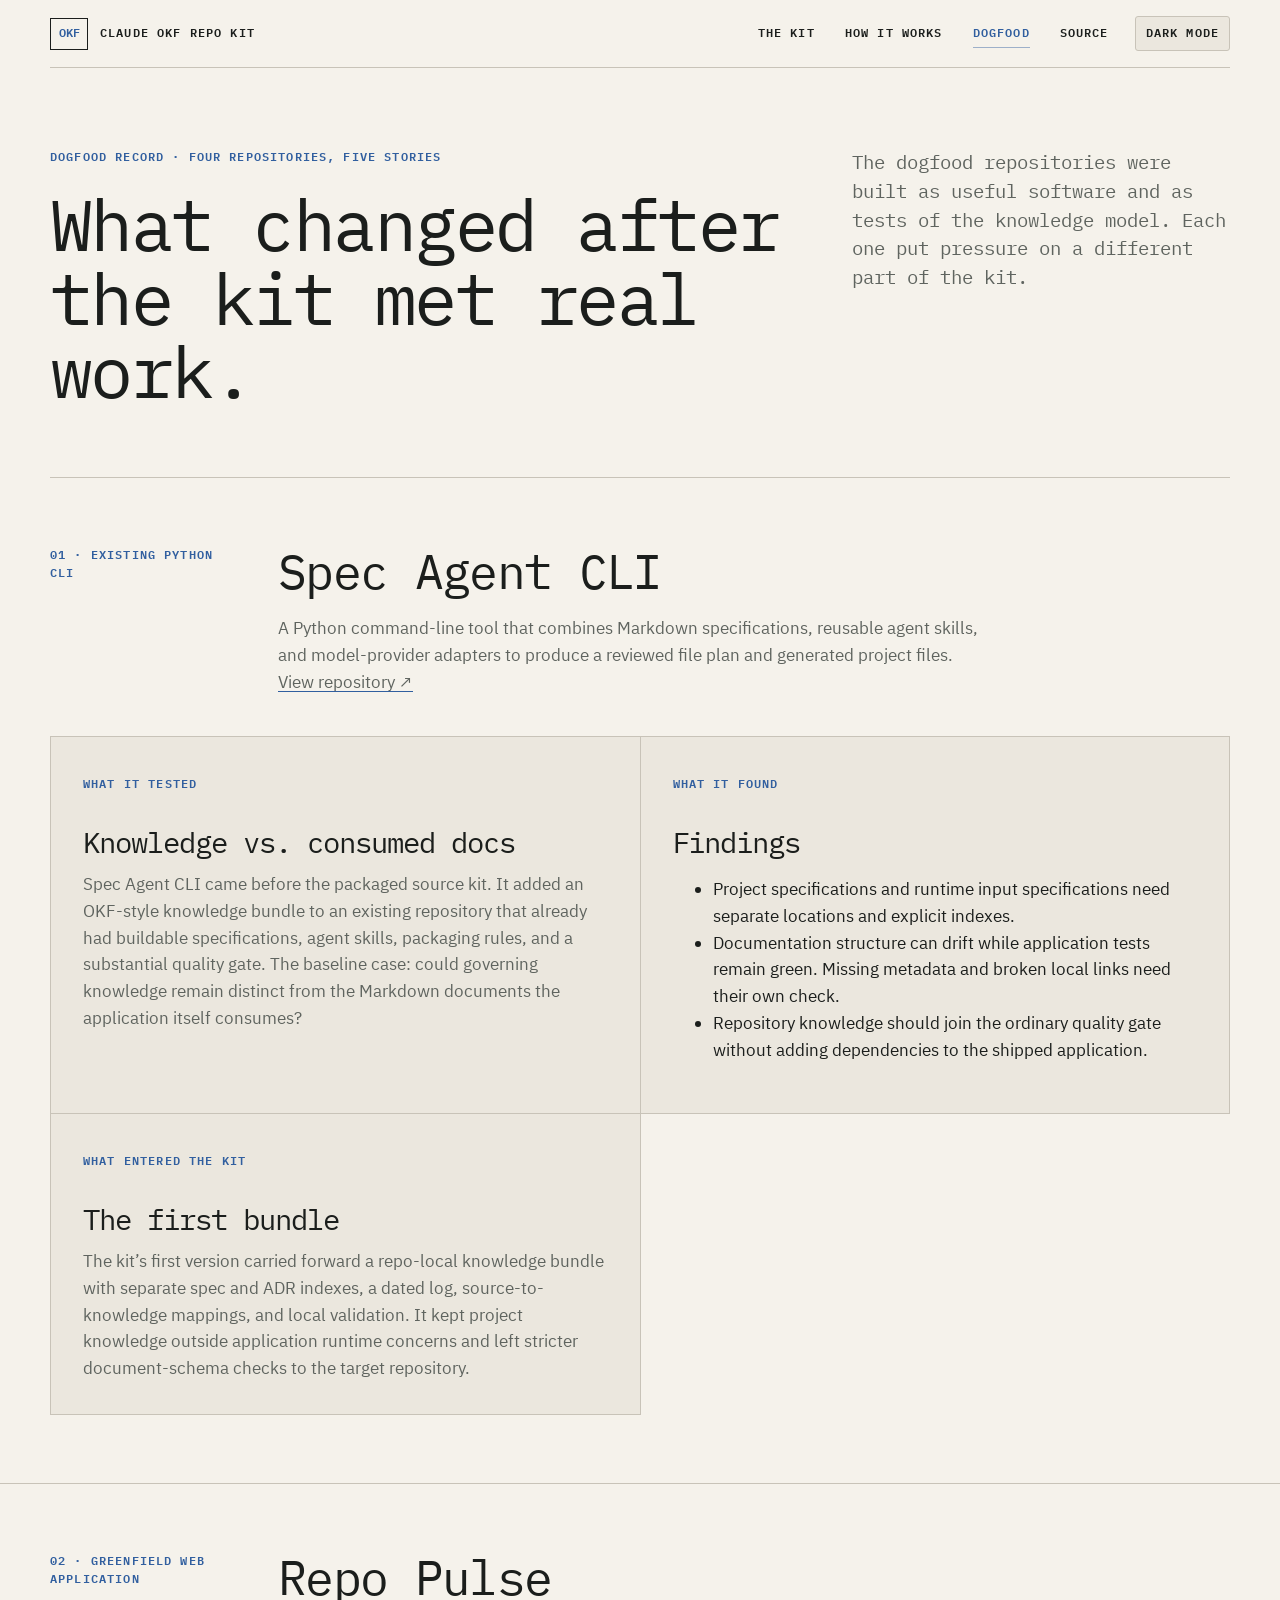
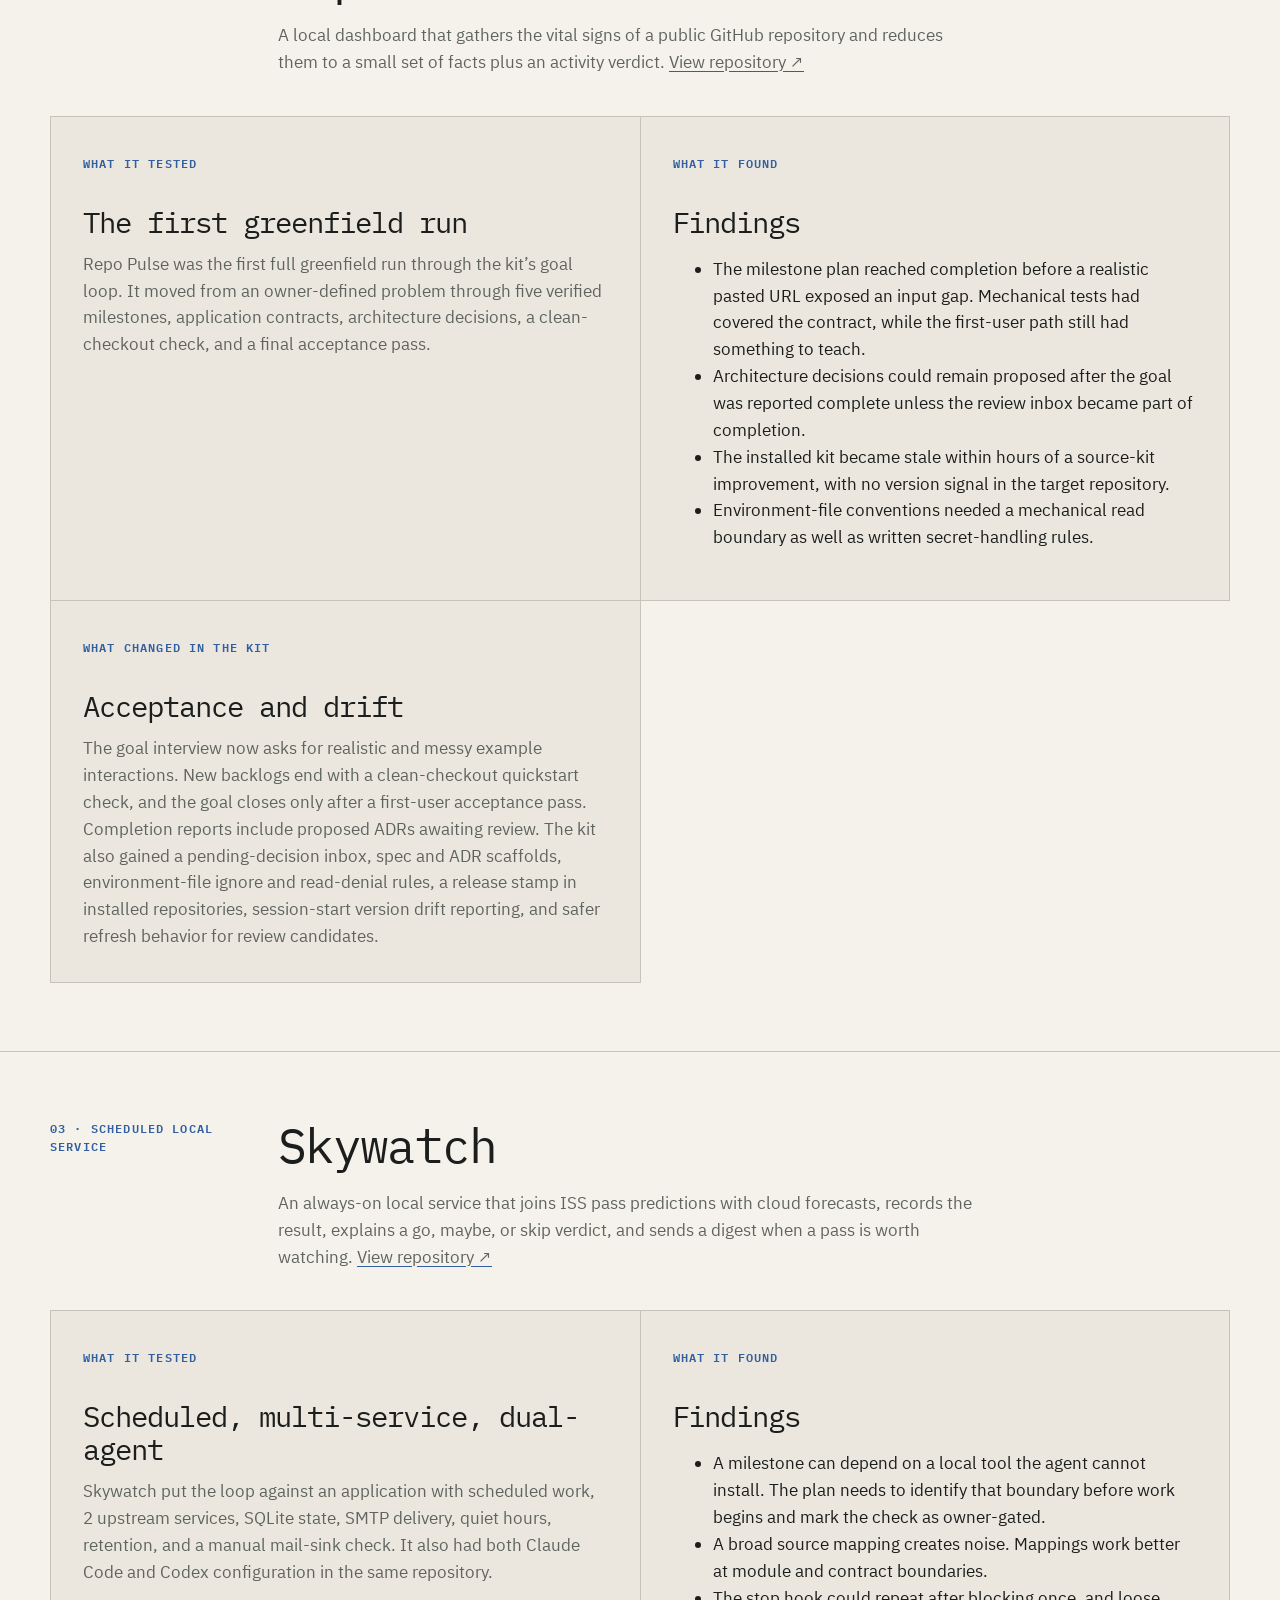
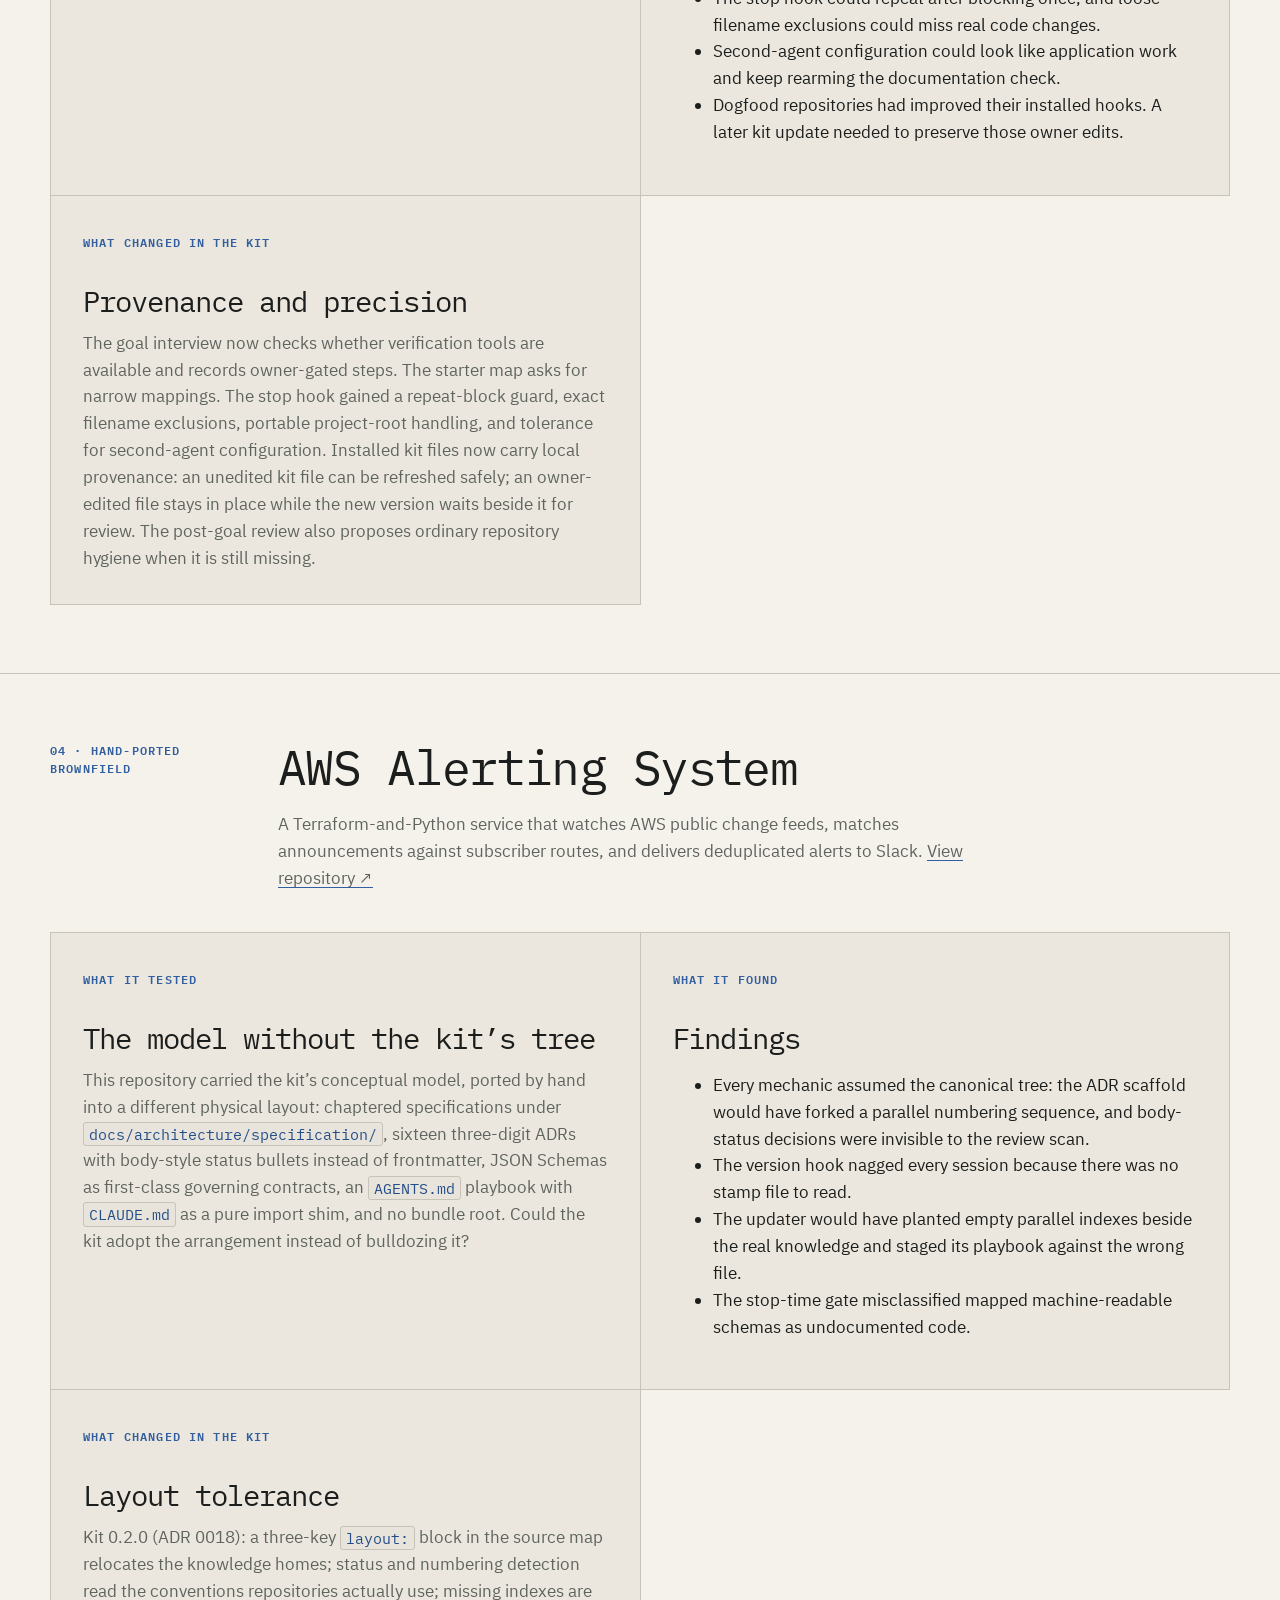
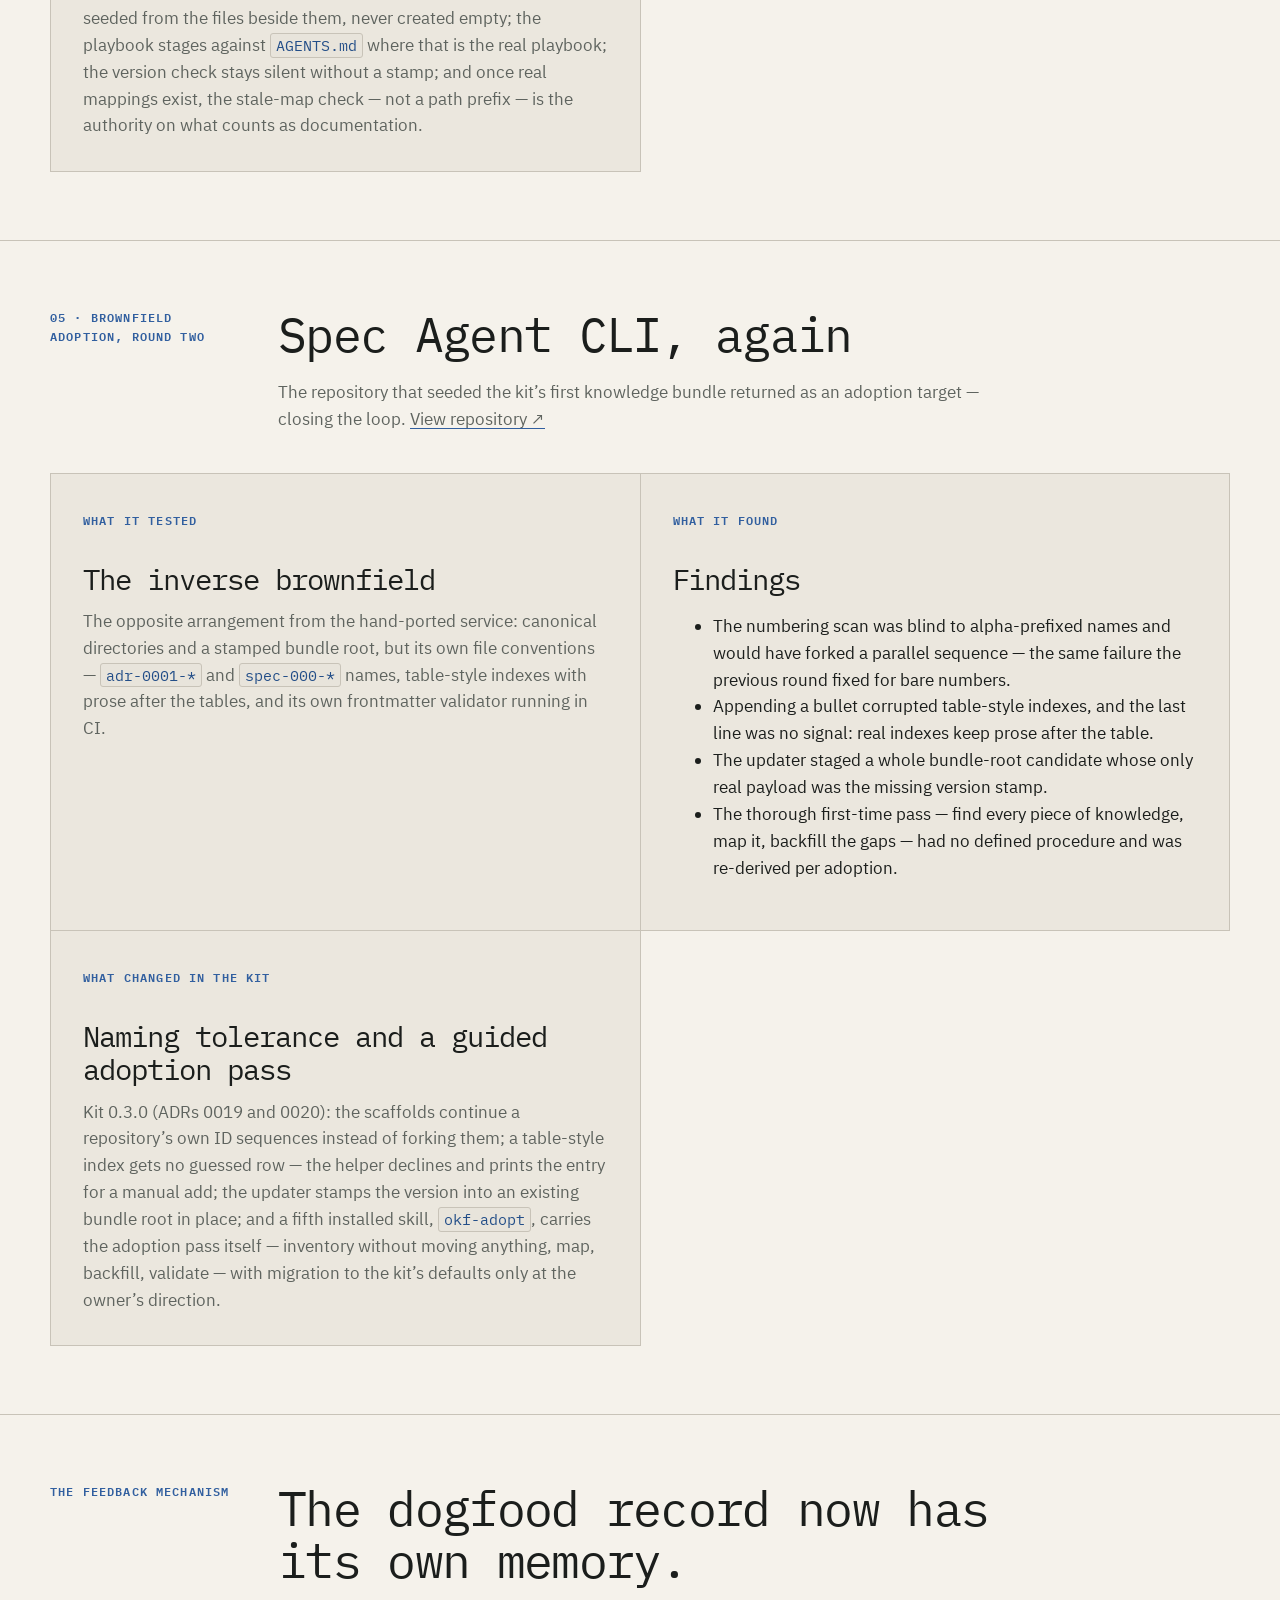
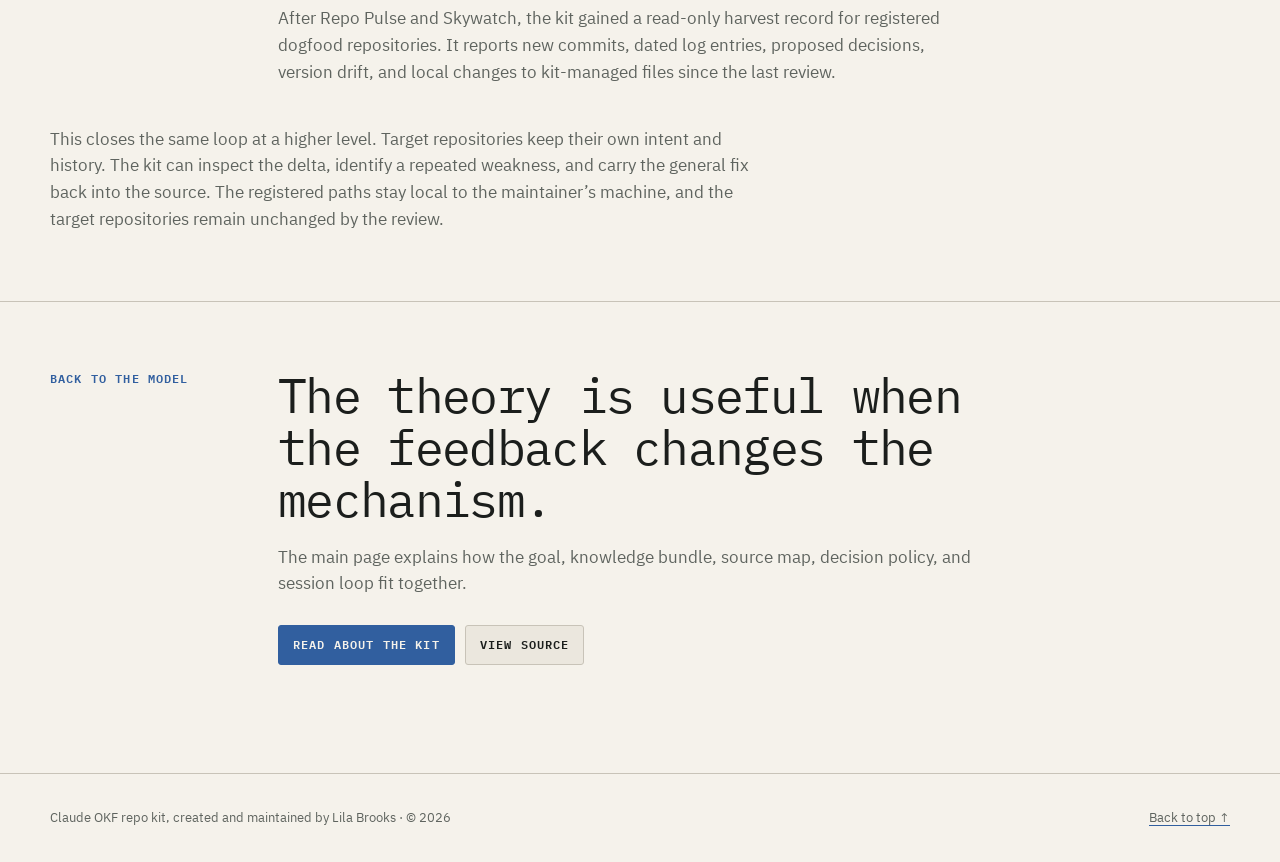
==== commit 982e9085: "Kit 0.3.0: brownfield naming tolerance and guided adoption (ADRs 0019, 0020) Two accepted ADRs from " ====
--- a/site/dogfood/index.html
+++ b/site/dogfood/index.html
@@ -98,7 +98,7 @@
   <main id="content">
     <div class="compact-hero compact-shell">
       <div>
-        <p class="compact-eyebrow">Dogfood record · three repository shapes</p>
+        <p class="compact-eyebrow">Dogfood record · four repositories, five stories</p>
         <h1 class="compact-title">What changed after the kit met real work.</h1>
       </div>
       <div>
@@ -203,6 +203,74 @@
             <span class="compact-tag">What changed in the kit</span>
             <h3 class="compact-card-title">Provenance and precision</h3>
             <p>The goal interview now checks whether verification tools are available and records owner-gated steps. The starter map asks for narrow mappings. The stop hook gained a repeat-block guard, exact filename exclusions, portable project-root handling, and tolerance for second-agent configuration. Installed kit files now carry local provenance: an unedited kit file can be refreshed safely; an owner-edited file stays in place while the new version waits beside it for review. The post-goal review also proposes ordinary repository hygiene when it is still missing.</p>
+          </article>
+        </div>
+      </div>
+    </section>
+
+    <section class="compact-section" aria-labelledby="aws-feed-title">
+      <div class="compact-shell">
+        <div class="compact-section-head">
+          <p class="compact-eyebrow">04 · Hand-ported brownfield</p>
+          <div>
+            <h2 class="compact-section-title" id="aws-feed-title">AWS Alerting System</h2>
+            <p class="compact-section-copy">A Terraform-and-Python service that watches AWS public change feeds, matches announcements against subscriber routes, and delivers deduplicated alerts to Slack. <a href="https://github.com/lilabrooks/aws-public-change-feed">View repository ↗</a></p>
+          </div>
+        </div>
+        <div class="compact-grid">
+          <article class="compact-card">
+            <span class="compact-tag">What it tested</span>
+            <h3 class="compact-card-title">The model without the kit’s tree</h3>
+            <p>This repository carried the kit’s conceptual model, ported by hand into a different physical layout: chaptered specifications under <code>docs/architecture/specification/</code>, sixteen three-digit ADRs with body-style status bullets instead of frontmatter, JSON Schemas as first-class governing contracts, an <code>AGENTS.md</code> playbook with <code>CLAUDE.md</code> as a pure import shim, and no bundle root. Could the kit adopt the arrangement instead of bulldozing it?</p>
+          </article>
+          <article class="compact-card">
+            <span class="compact-tag">What it found</span>
+            <h3 class="compact-card-title">Findings</h3>
+            <ul>
+              <li>Every mechanic assumed the canonical tree: the ADR scaffold would have forked a parallel numbering sequence, and body-status decisions were invisible to the review scan.</li>
+              <li>The version hook nagged every session because there was no stamp file to read.</li>
+              <li>The updater would have planted empty parallel indexes beside the real knowledge and staged its playbook against the wrong file.</li>
+              <li>The stop-time gate misclassified mapped machine-readable schemas as undocumented code.</li>
+            </ul>
+          </article>
+          <article class="compact-card">
+            <span class="compact-tag">What changed in the kit</span>
+            <h3 class="compact-card-title">Layout tolerance</h3>
+            <p>Kit 0.2.0 (ADR 0018): a three-key <code>layout:</code> block in the source map relocates the knowledge homes; status and numbering detection read the conventions repositories actually use; missing indexes are seeded from the files beside them, never created empty; the playbook stages against <code>AGENTS.md</code> where that is the real playbook; the version check stays silent without a stamp; and once real mappings exist, the stale-map check — not a path prefix — is the authority on what counts as documentation.</p>
+          </article>
+        </div>
+      </div>
+    </section>
+
+    <section class="compact-section" aria-labelledby="spec-agent-2-title">
+      <div class="compact-shell">
+        <div class="compact-section-head">
+          <p class="compact-eyebrow">05 · Brownfield adoption, round two</p>
+          <div>
+            <h2 class="compact-section-title" id="spec-agent-2-title">Spec Agent CLI, again</h2>
+            <p class="compact-section-copy">The repository that seeded the kit’s first knowledge bundle returned as an adoption target — closing the loop. <a href="https://github.com/lilabrooks/spec-agent-cli">View repository ↗</a></p>
+          </div>
+        </div>
+        <div class="compact-grid">
+          <article class="compact-card">
+            <span class="compact-tag">What it tested</span>
+            <h3 class="compact-card-title">The inverse brownfield</h3>
+            <p>The opposite arrangement from the hand-ported service: canonical directories and a stamped bundle root, but its own file conventions — <code>adr-0001-*</code> and <code>spec-000-*</code> names, table-style indexes with prose after the tables, and its own frontmatter validator running in CI.</p>
+          </article>
+          <article class="compact-card">
+            <span class="compact-tag">What it found</span>
+            <h3 class="compact-card-title">Findings</h3>
+            <ul>
+              <li>The numbering scan was blind to alpha-prefixed names and would have forked a parallel sequence — the same failure the previous round fixed for bare numbers.</li>
+              <li>Appending a bullet corrupted table-style indexes, and the last line was no signal: real indexes keep prose after the table.</li>
+              <li>The updater staged a whole bundle-root candidate whose only real payload was the missing version stamp.</li>
+              <li>The thorough first-time pass — find every piece of knowledge, map it, backfill the gaps — had no defined procedure and was re-derived per adoption.</li>
+            </ul>
+          </article>
+          <article class="compact-card">
+            <span class="compact-tag">What changed in the kit</span>
+            <h3 class="compact-card-title">Naming tolerance and a guided adoption pass</h3>
+            <p>Kit 0.3.0 (ADRs 0019 and 0020): the scaffolds continue a repository’s own ID sequences instead of forking them; a table-style index gets no guessed row — the helper declines and prints the entry for a manual add; the updater stamps the version into an existing bundle root in place; and a fifth installed skill, <code>okf-adopt</code>, carries the adoption pass itself — inventory without moving anything, map, backfill, validate — with migration to the kit’s defaults only at the owner’s direction.</p>
           </article>
         </div>
       </div>
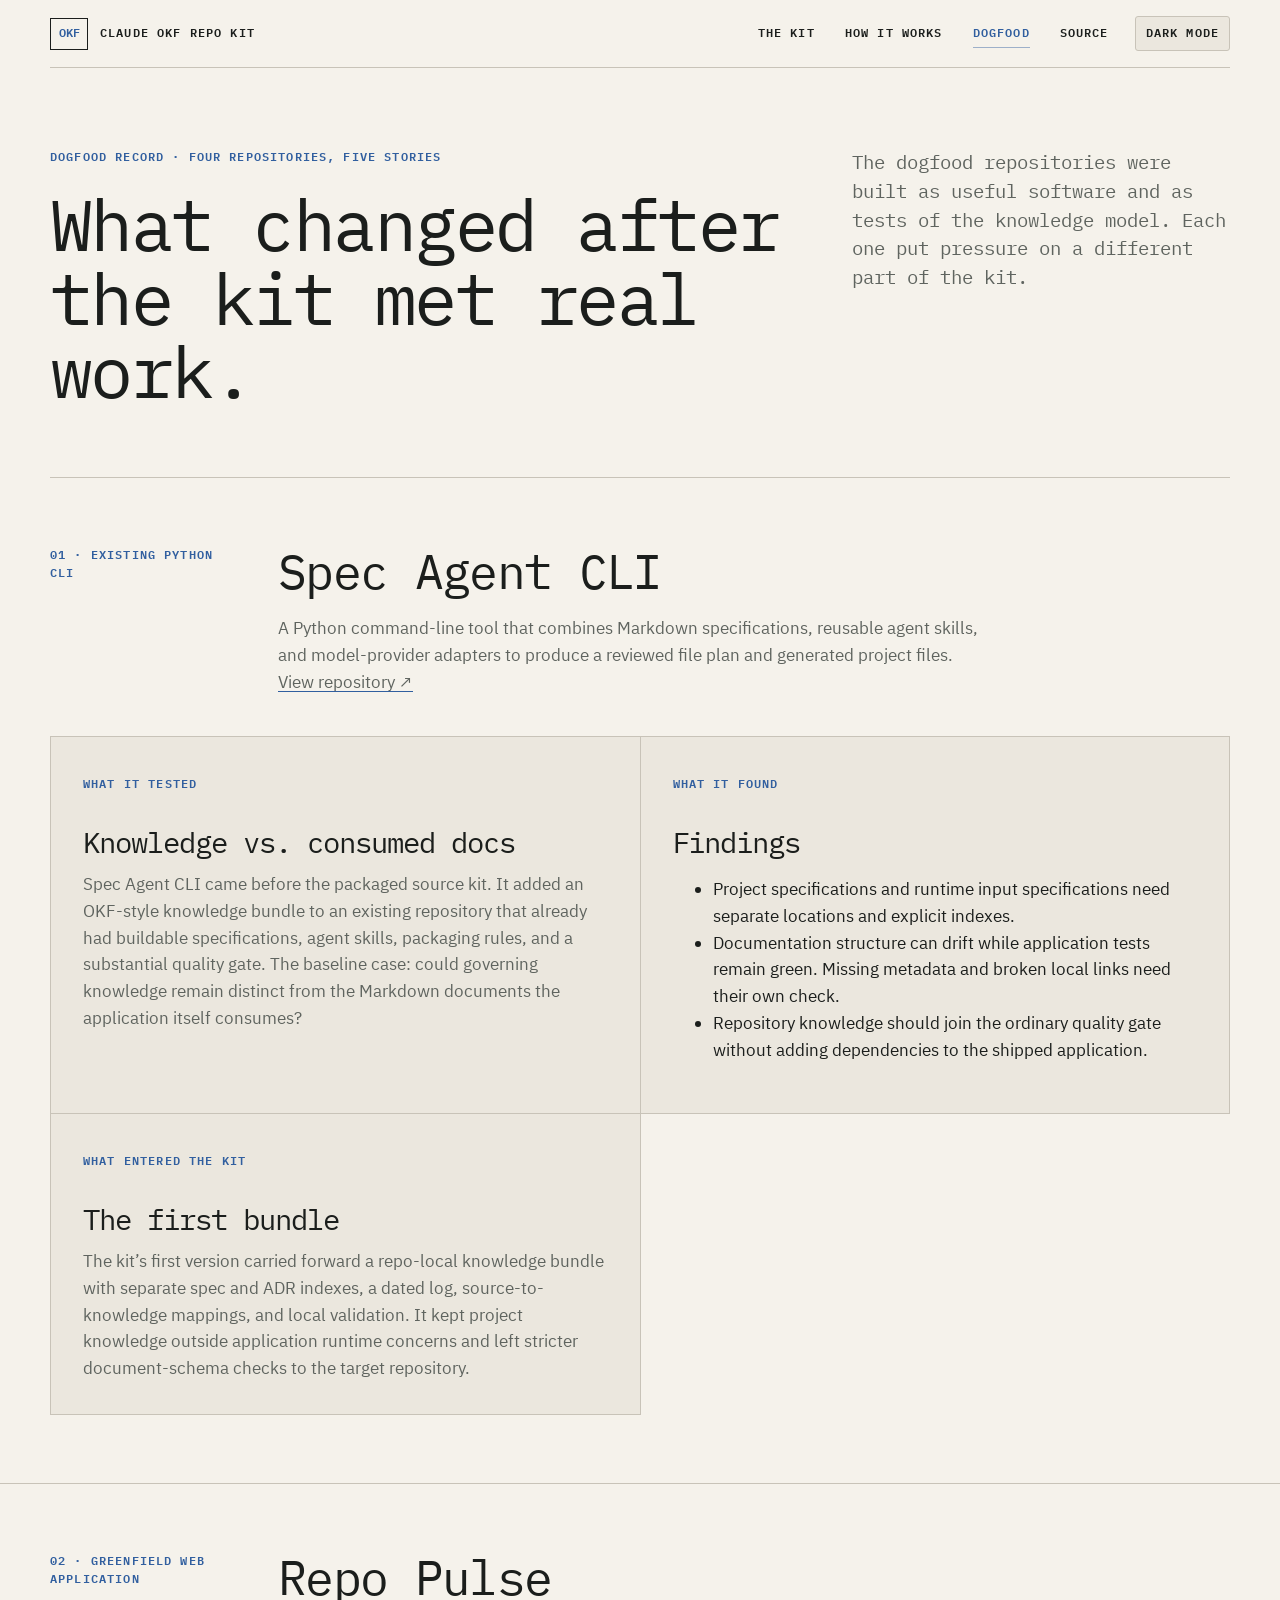
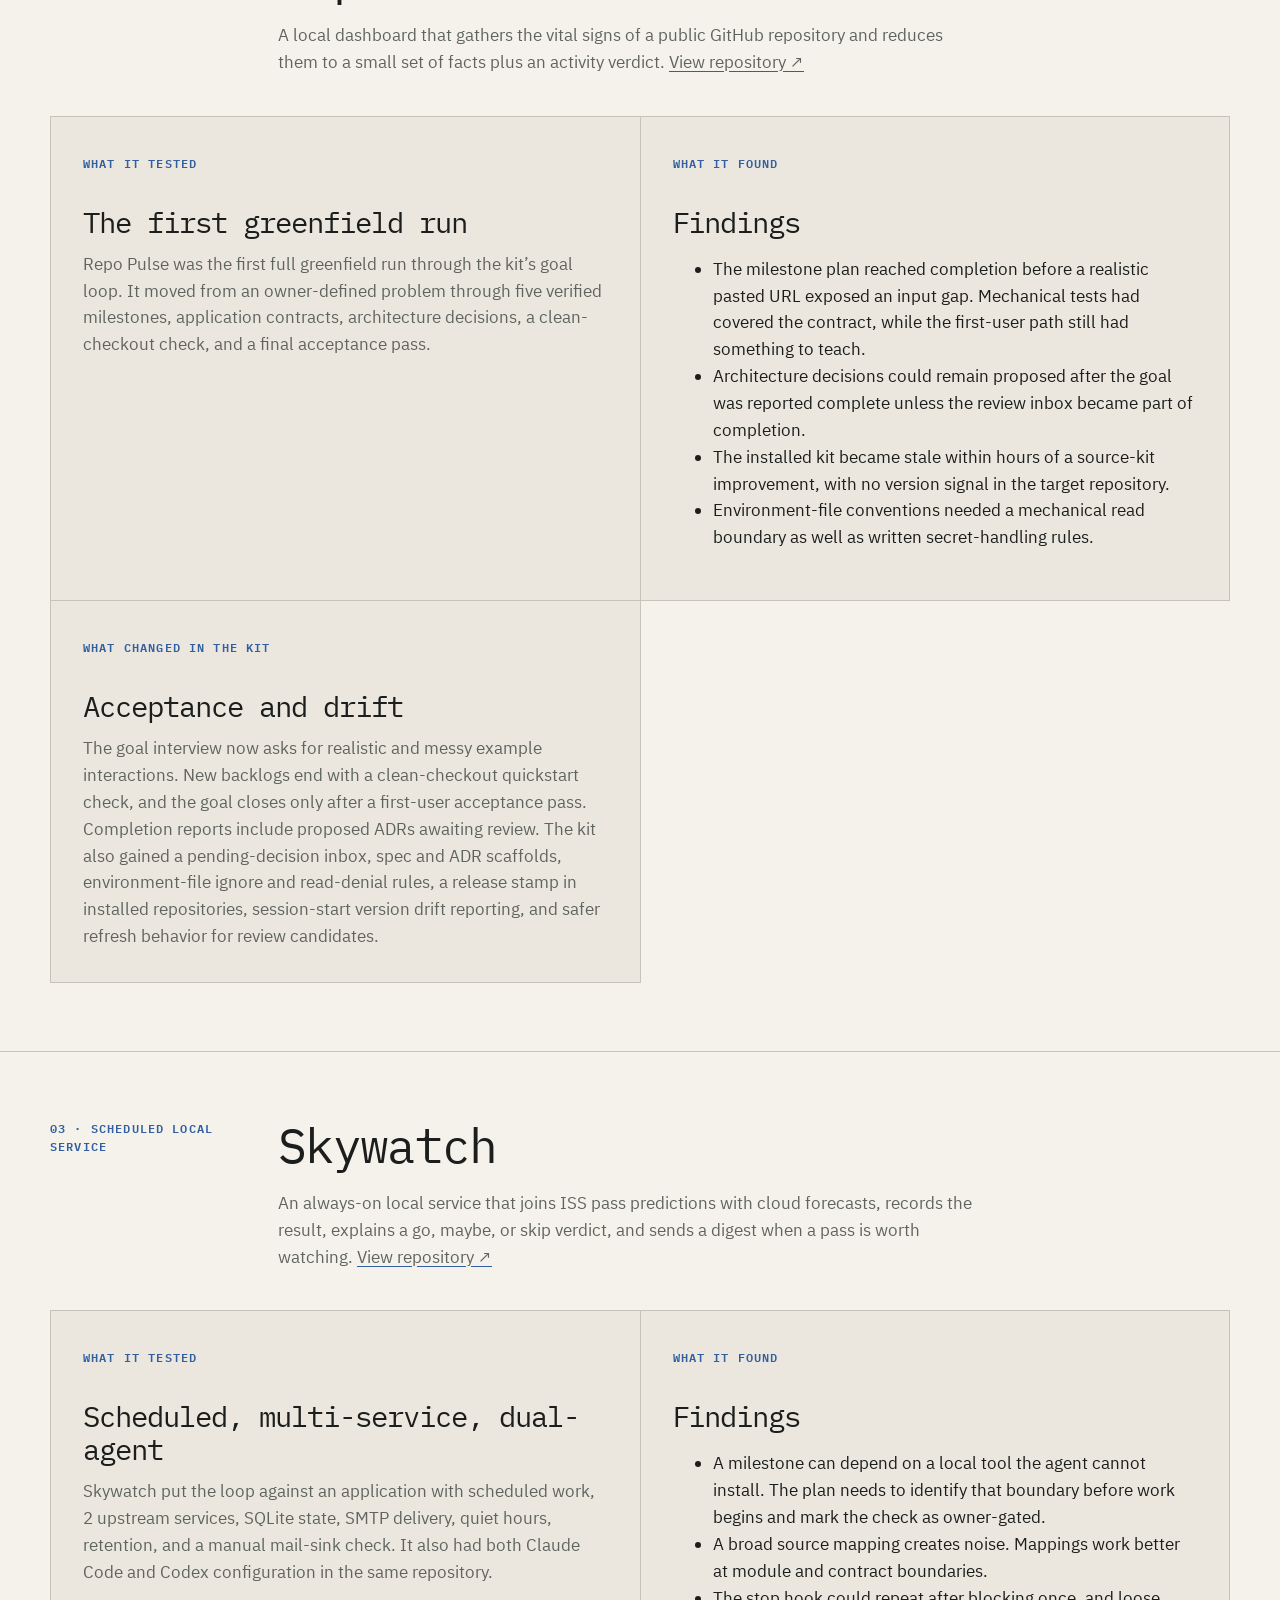
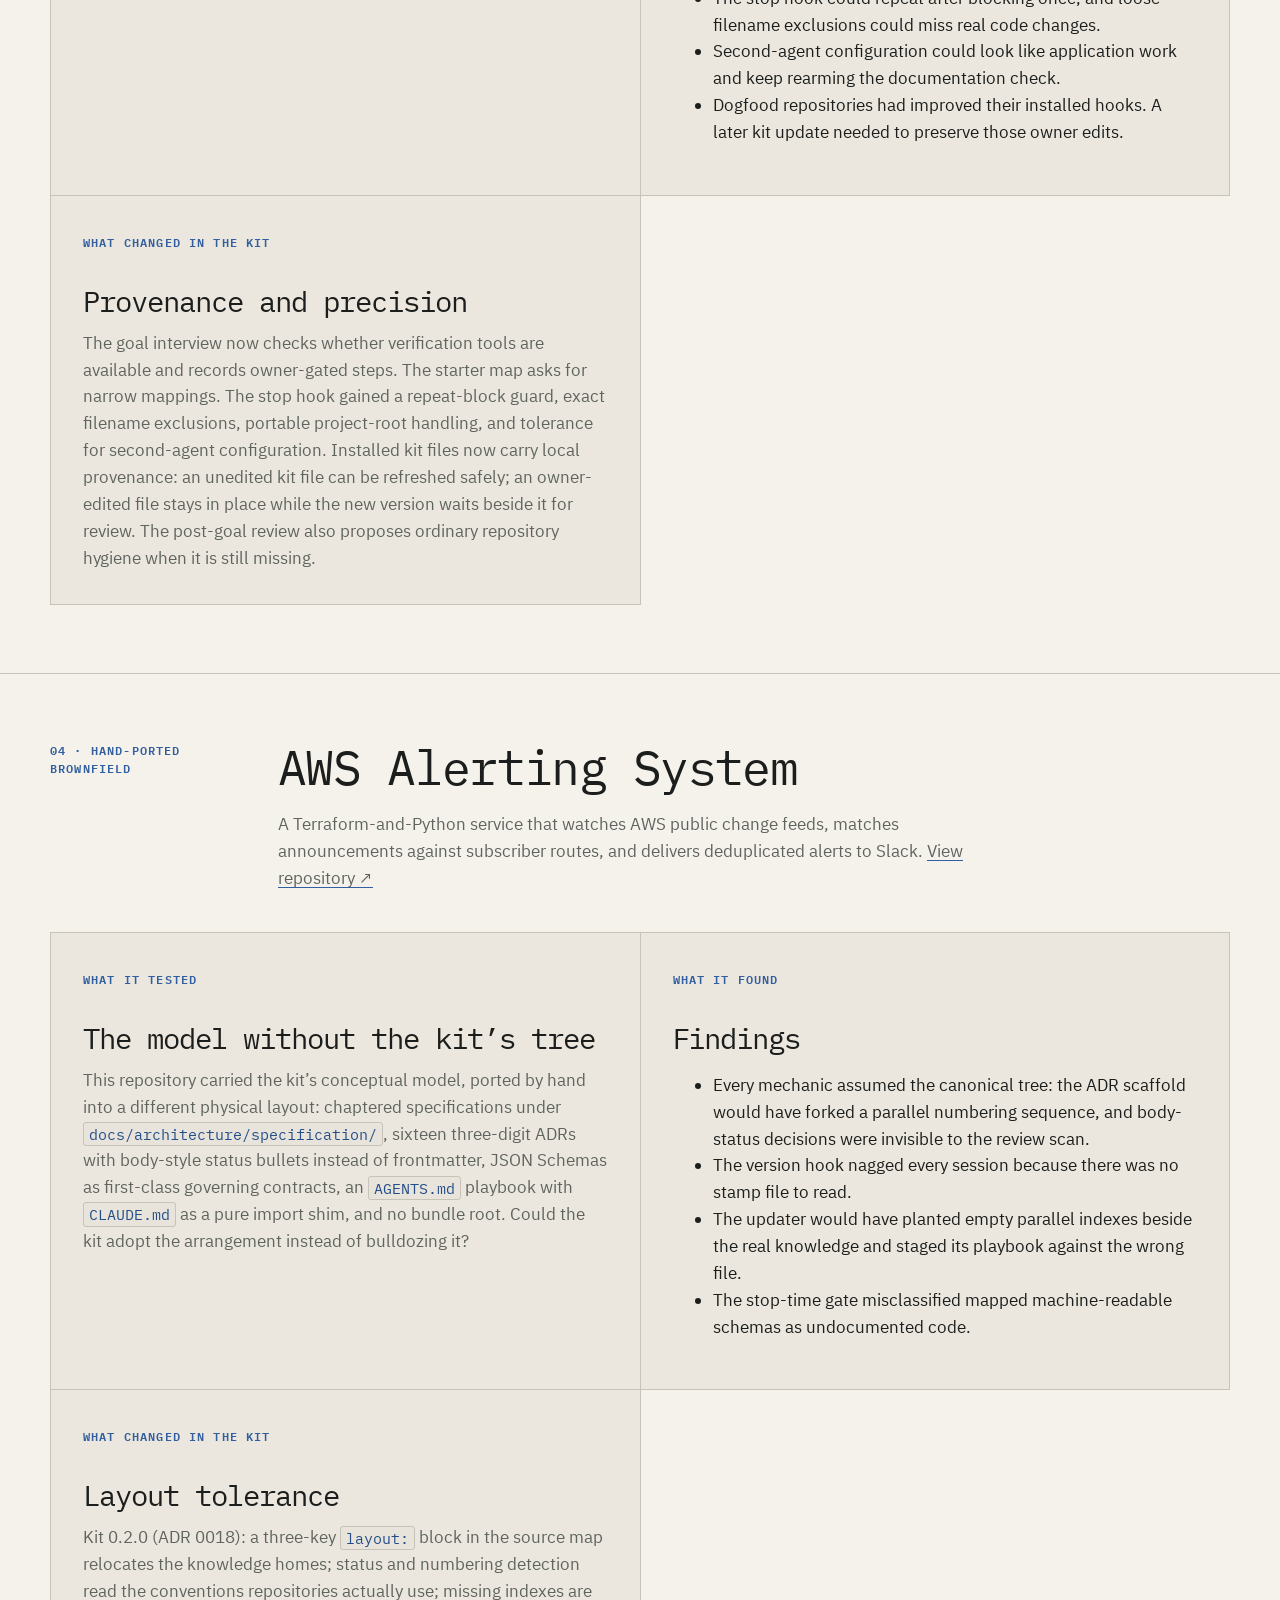
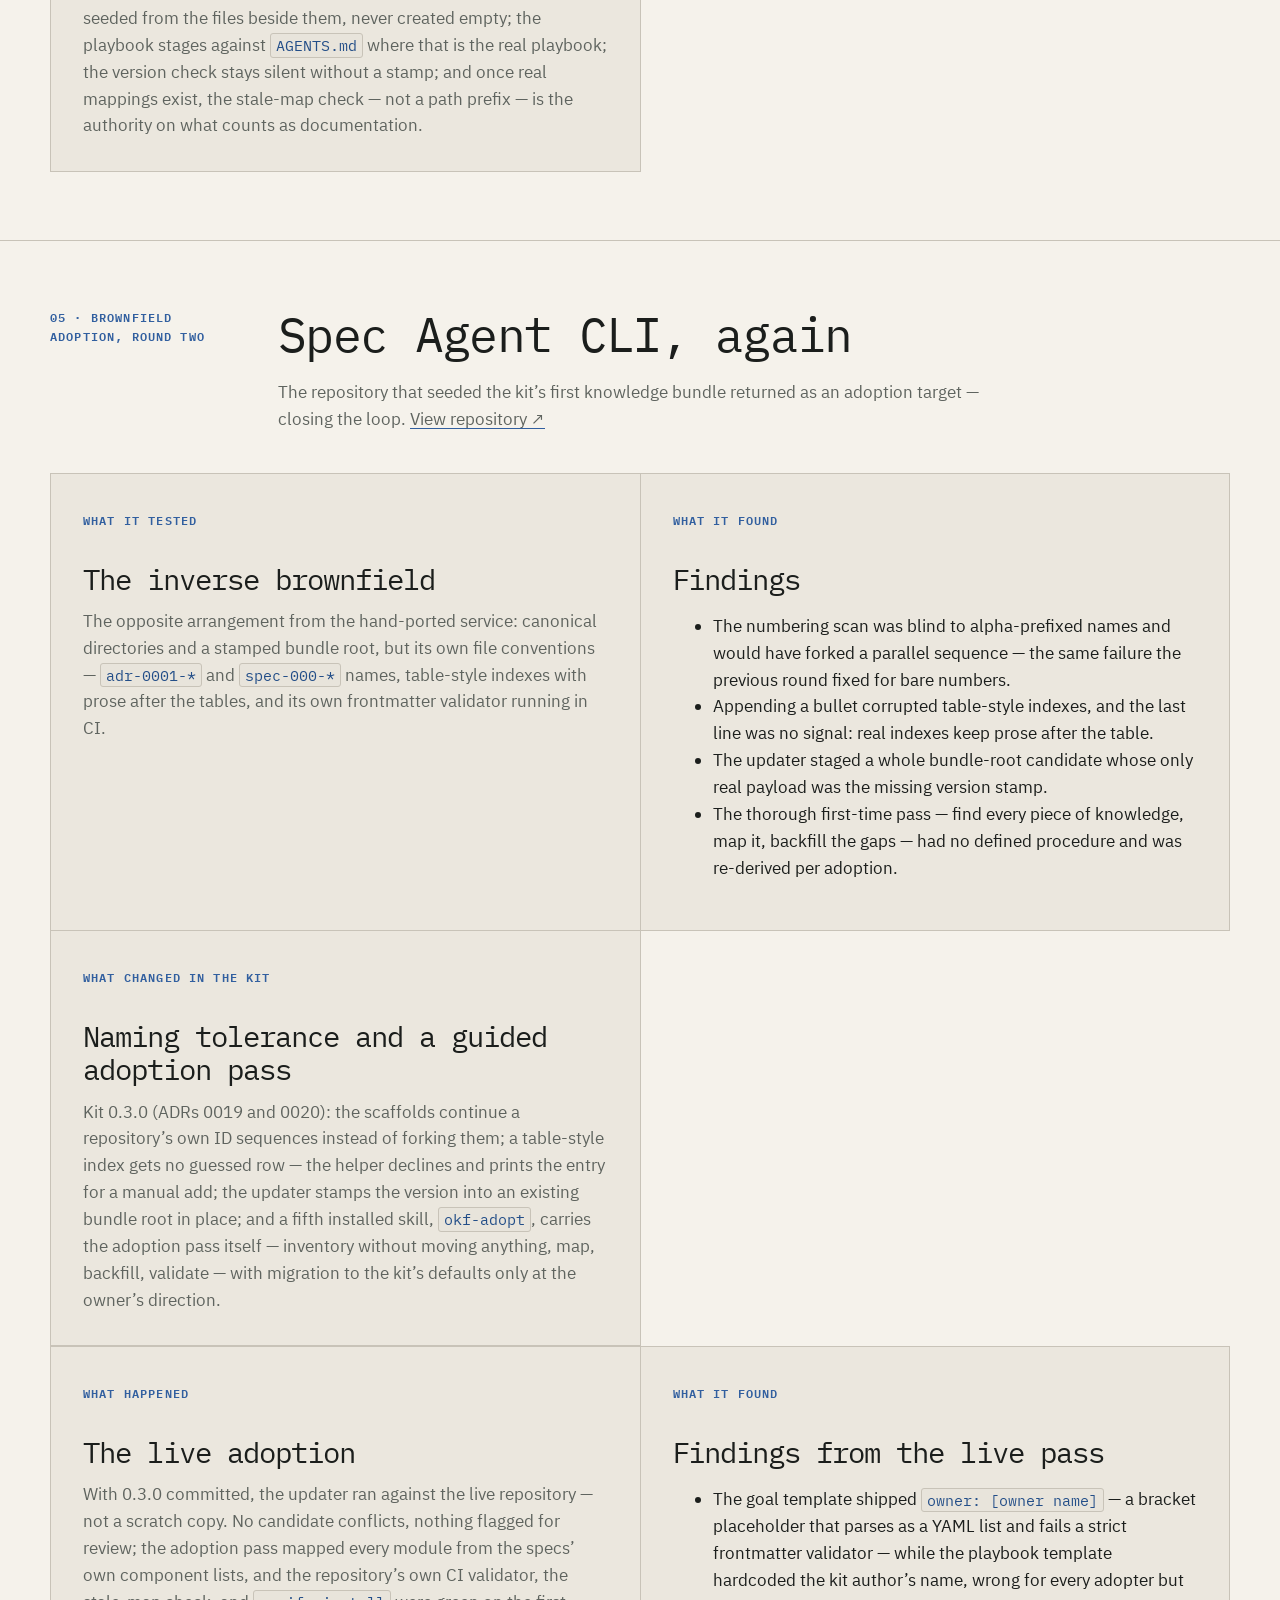
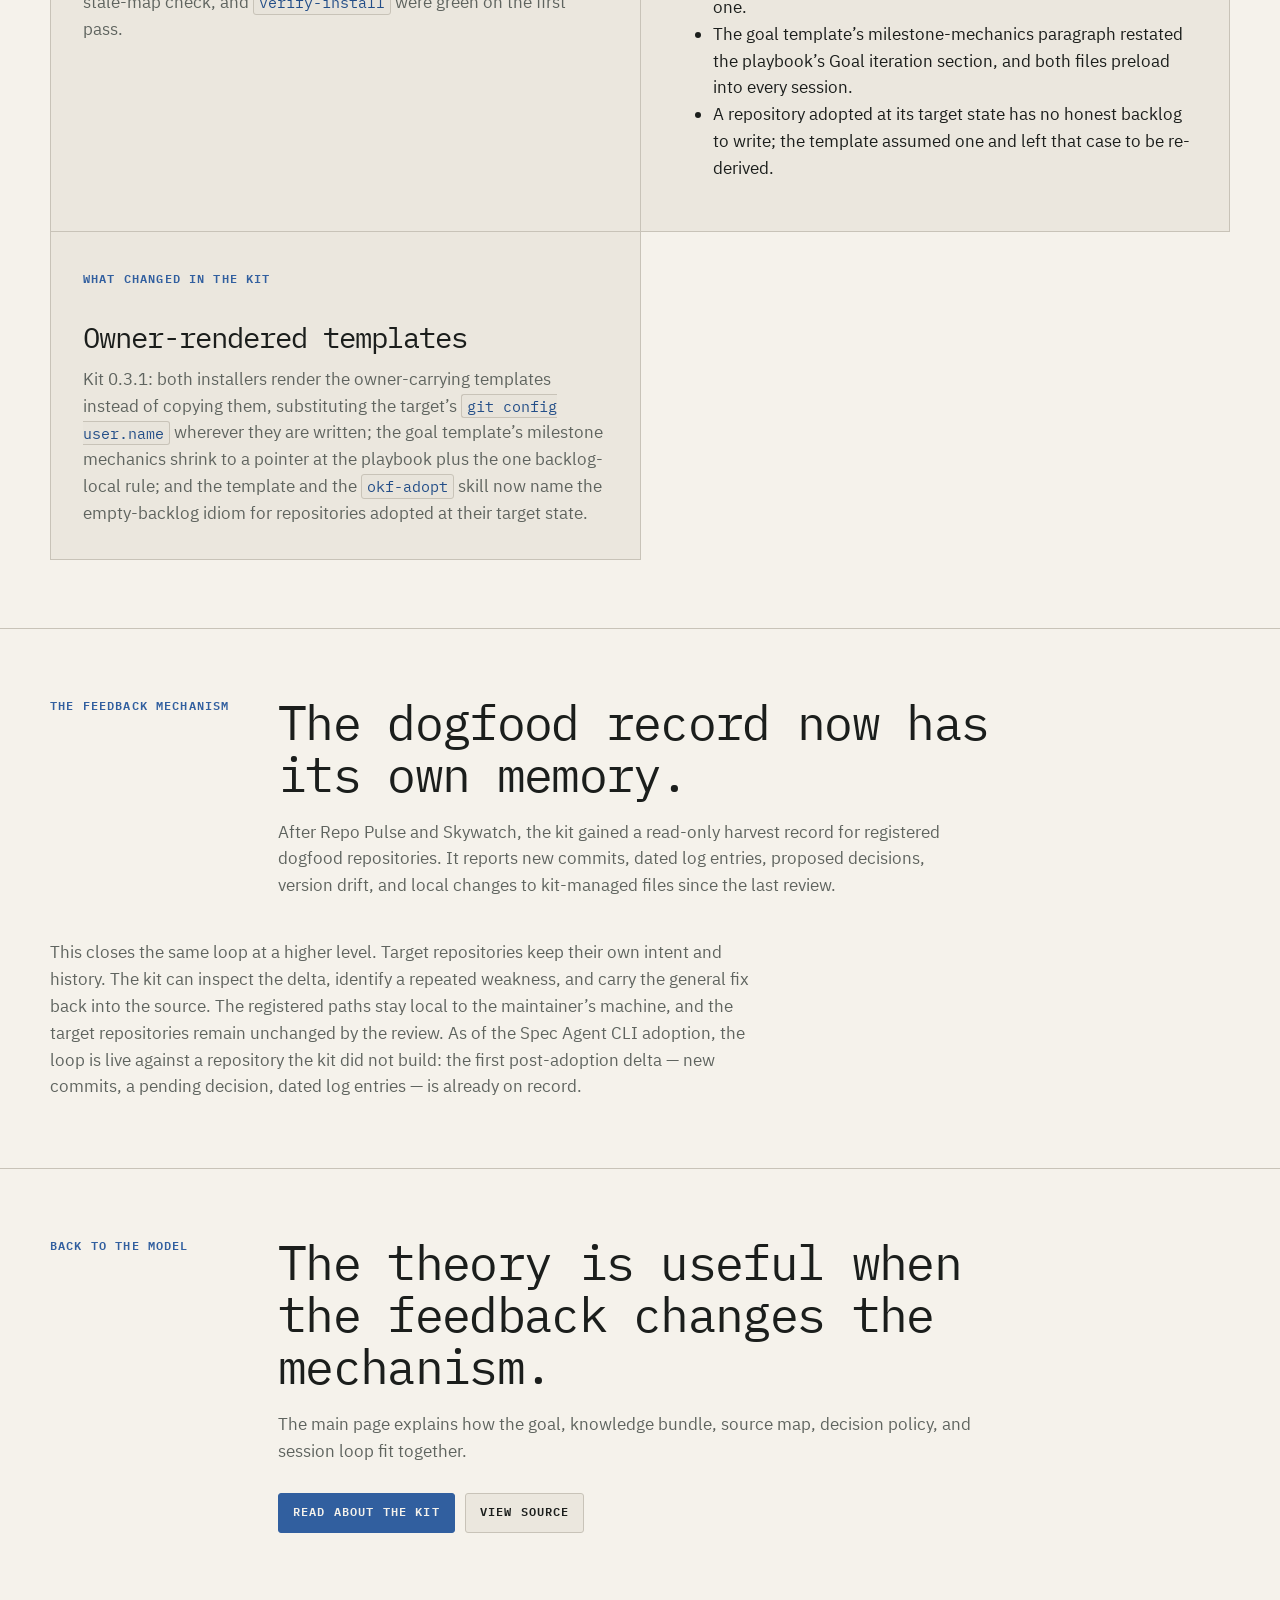
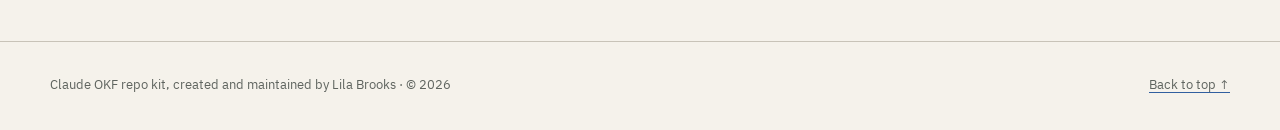
==== commit 75126732: "Kit 0.3.1: owner-rendered templates and slimmer goal template Harvested from the first live brownfie" ====
--- a/site/dogfood/index.html
+++ b/site/dogfood/index.html
@@ -18,7 +18,7 @@
   <meta property="og:image:height" content="630">
   <meta property="og:image:alt" content="Claude OKF repo kit: Keep goal-directed Claude Code work reviewable in Git. Lila Brooks.">
   <meta property="article:author" content="https://github.com/lilabrooks">
-  <meta property="article:modified_time" content="2026-07-12">
+  <meta property="article:modified_time" content="2026-07-14">
   <meta name="twitter:card" content="summary_large_image">
   <meta name="twitter:title" content="Dogfood findings | Claude OKF repo kit">
   <meta name="twitter:description" content="Lila Brooks documents 3 repositories, the gaps they exposed, and the changes carried back into the kit.">
@@ -59,7 +59,7 @@
         "url": "https://lilabrooks.github.io/dogfood/",
         "headline": "What changed after the kit met real work",
         "description": "How Spec Agent CLI, Repo Pulse, and Skywatch exposed gaps and changed the Claude OKF repo kit.",
-        "dateModified": "2026-07-12",
+        "dateModified": "2026-07-14",
         "author": { "@id": "https://lilabrooks.github.io/#lila-brooks" },
         "creator": { "@id": "https://lilabrooks.github.io/#lila-brooks" },
         "publisher": { "@id": "https://lilabrooks.github.io/#lila-brooks" },
@@ -273,6 +273,27 @@
             <p>Kit 0.3.0 (ADRs 0019 and 0020): the scaffolds continue a repository’s own ID sequences instead of forking them; a table-style index gets no guessed row — the helper declines and prints the entry for a manual add; the updater stamps the version into an existing bundle root in place; and a fifth installed skill, <code>okf-adopt</code>, carries the adoption pass itself — inventory without moving anything, map, backfill, validate — with migration to the kit’s defaults only at the owner’s direction.</p>
           </article>
         </div>
+        <div class="compact-grid">
+          <article class="compact-card">
+            <span class="compact-tag">What happened</span>
+            <h3 class="compact-card-title">The live adoption</h3>
+            <p>With 0.3.0 committed, the updater ran against the live repository — not a scratch copy. No candidate conflicts, nothing flagged for review; the adoption pass mapped every module from the specs’ own component lists, and the repository’s own CI validator, the stale-map check, and <code>verify-install</code> were green on the first pass.</p>
+          </article>
+          <article class="compact-card">
+            <span class="compact-tag">What it found</span>
+            <h3 class="compact-card-title">Findings from the live pass</h3>
+            <ul>
+              <li>The goal template shipped <code>owner: [owner name]</code> — a bracket placeholder that parses as a YAML list and fails a strict frontmatter validator — while the playbook template hardcoded the kit author’s name, wrong for every adopter but one.</li>
+              <li>The goal template’s milestone-mechanics paragraph restated the playbook’s Goal iteration section, and both files preload into every session.</li>
+              <li>A repository adopted at its target state has no honest backlog to write; the template assumed one and left that case to be re-derived.</li>
+            </ul>
+          </article>
+          <article class="compact-card">
+            <span class="compact-tag">What changed in the kit</span>
+            <h3 class="compact-card-title">Owner-rendered templates</h3>
+            <p>Kit 0.3.1: both installers render the owner-carrying templates instead of copying them, substituting the target’s <code>git config user.name</code> wherever they are written; the goal template’s milestone mechanics shrink to a pointer at the playbook plus the one backlog-local rule; and the template and the <code>okf-adopt</code> skill now name the empty-backlog idiom for repositories adopted at their target state.</p>
+          </article>
+        </div>
       </div>
     </section>
 
@@ -285,7 +306,7 @@
             <p class="compact-section-copy">After Repo Pulse and Skywatch, the kit gained a read-only harvest record for registered dogfood repositories. It reports new commits, dated log entries, proposed decisions, version drift, and local changes to kit-managed files since the last review.</p>
           </div>
         </div>
-        <p class="compact-section-copy">This closes the same loop at a higher level. Target repositories keep their own intent and history. The kit can inspect the delta, identify a repeated weakness, and carry the general fix back into the source. The registered paths stay local to the maintainer’s machine, and the target repositories remain unchanged by the review.</p>
+        <p class="compact-section-copy">This closes the same loop at a higher level. Target repositories keep their own intent and history. The kit can inspect the delta, identify a repeated weakness, and carry the general fix back into the source. The registered paths stay local to the maintainer’s machine, and the target repositories remain unchanged by the review. As of the Spec Agent CLI adoption, the loop is live against a repository the kit did not build: the first post-adoption delta — new commits, a pending decision, dated log entries — is already on record.</p>
       </div>
     </section>
 
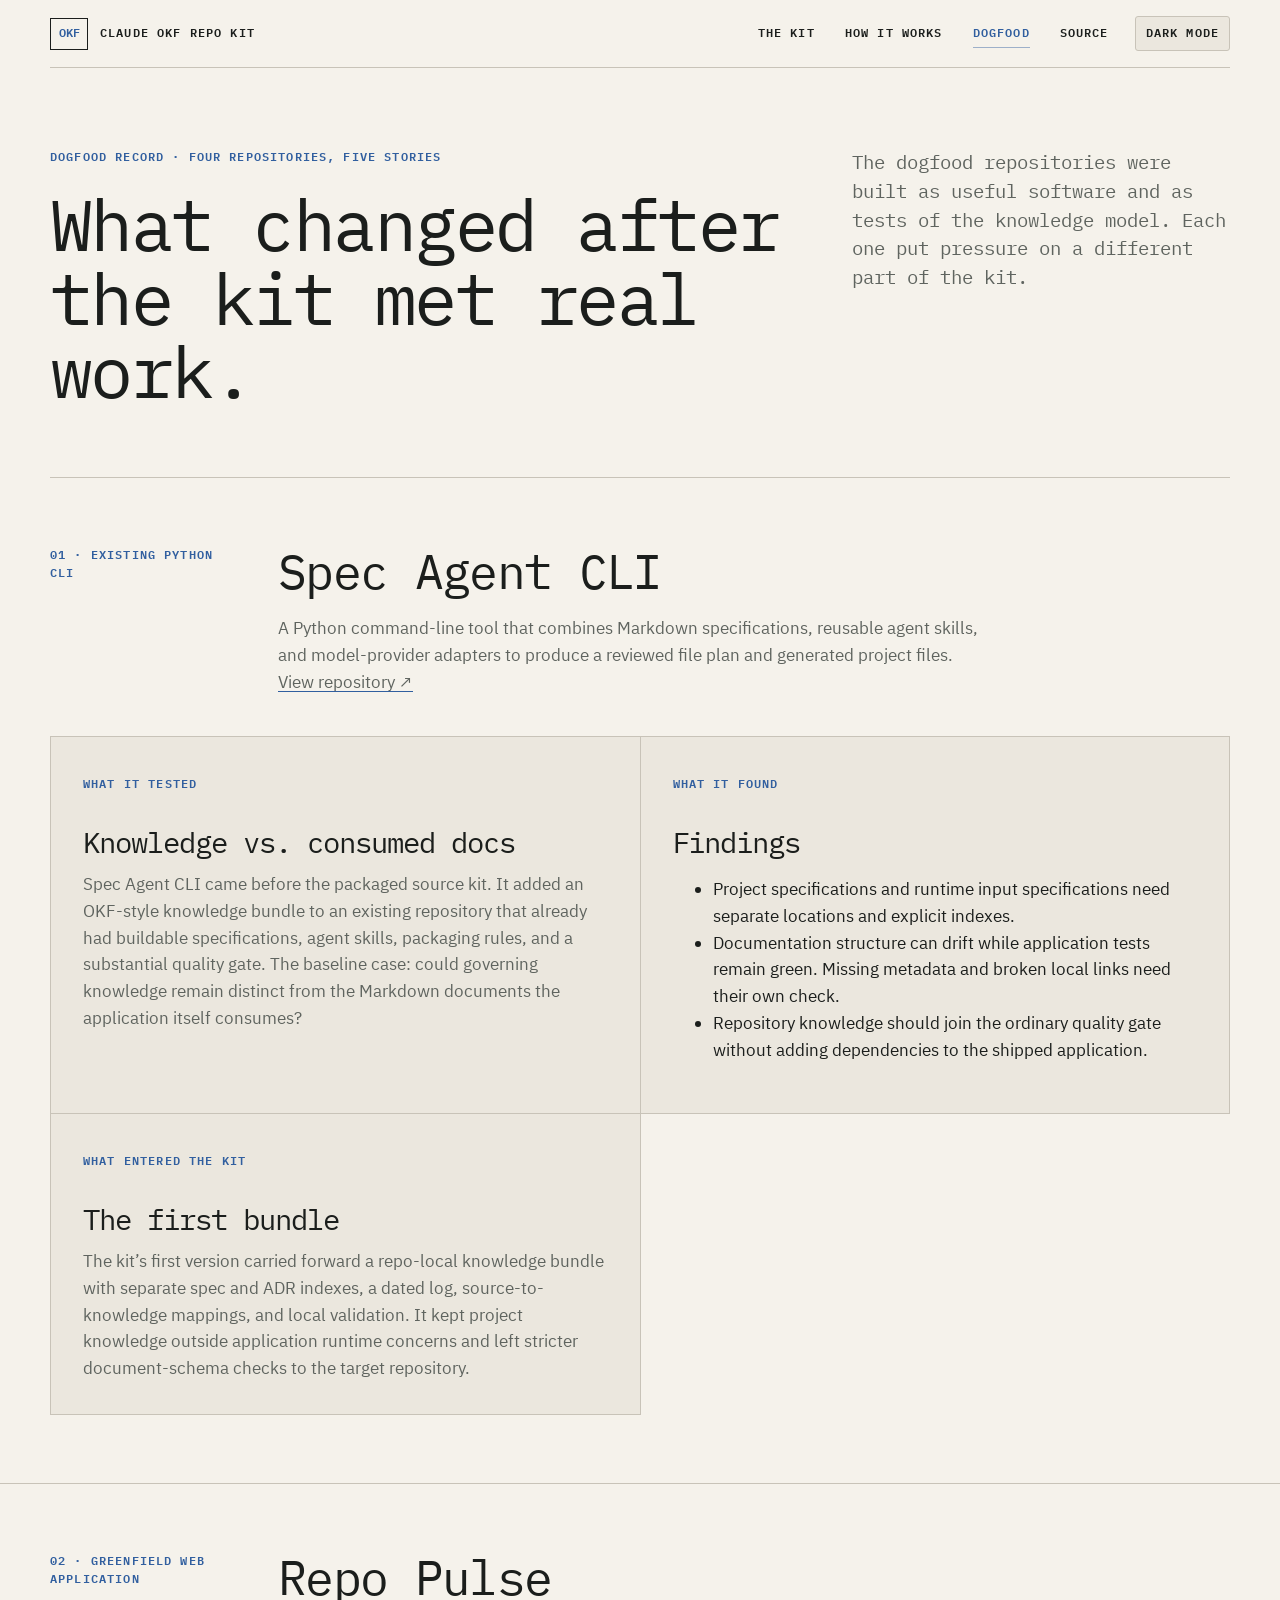
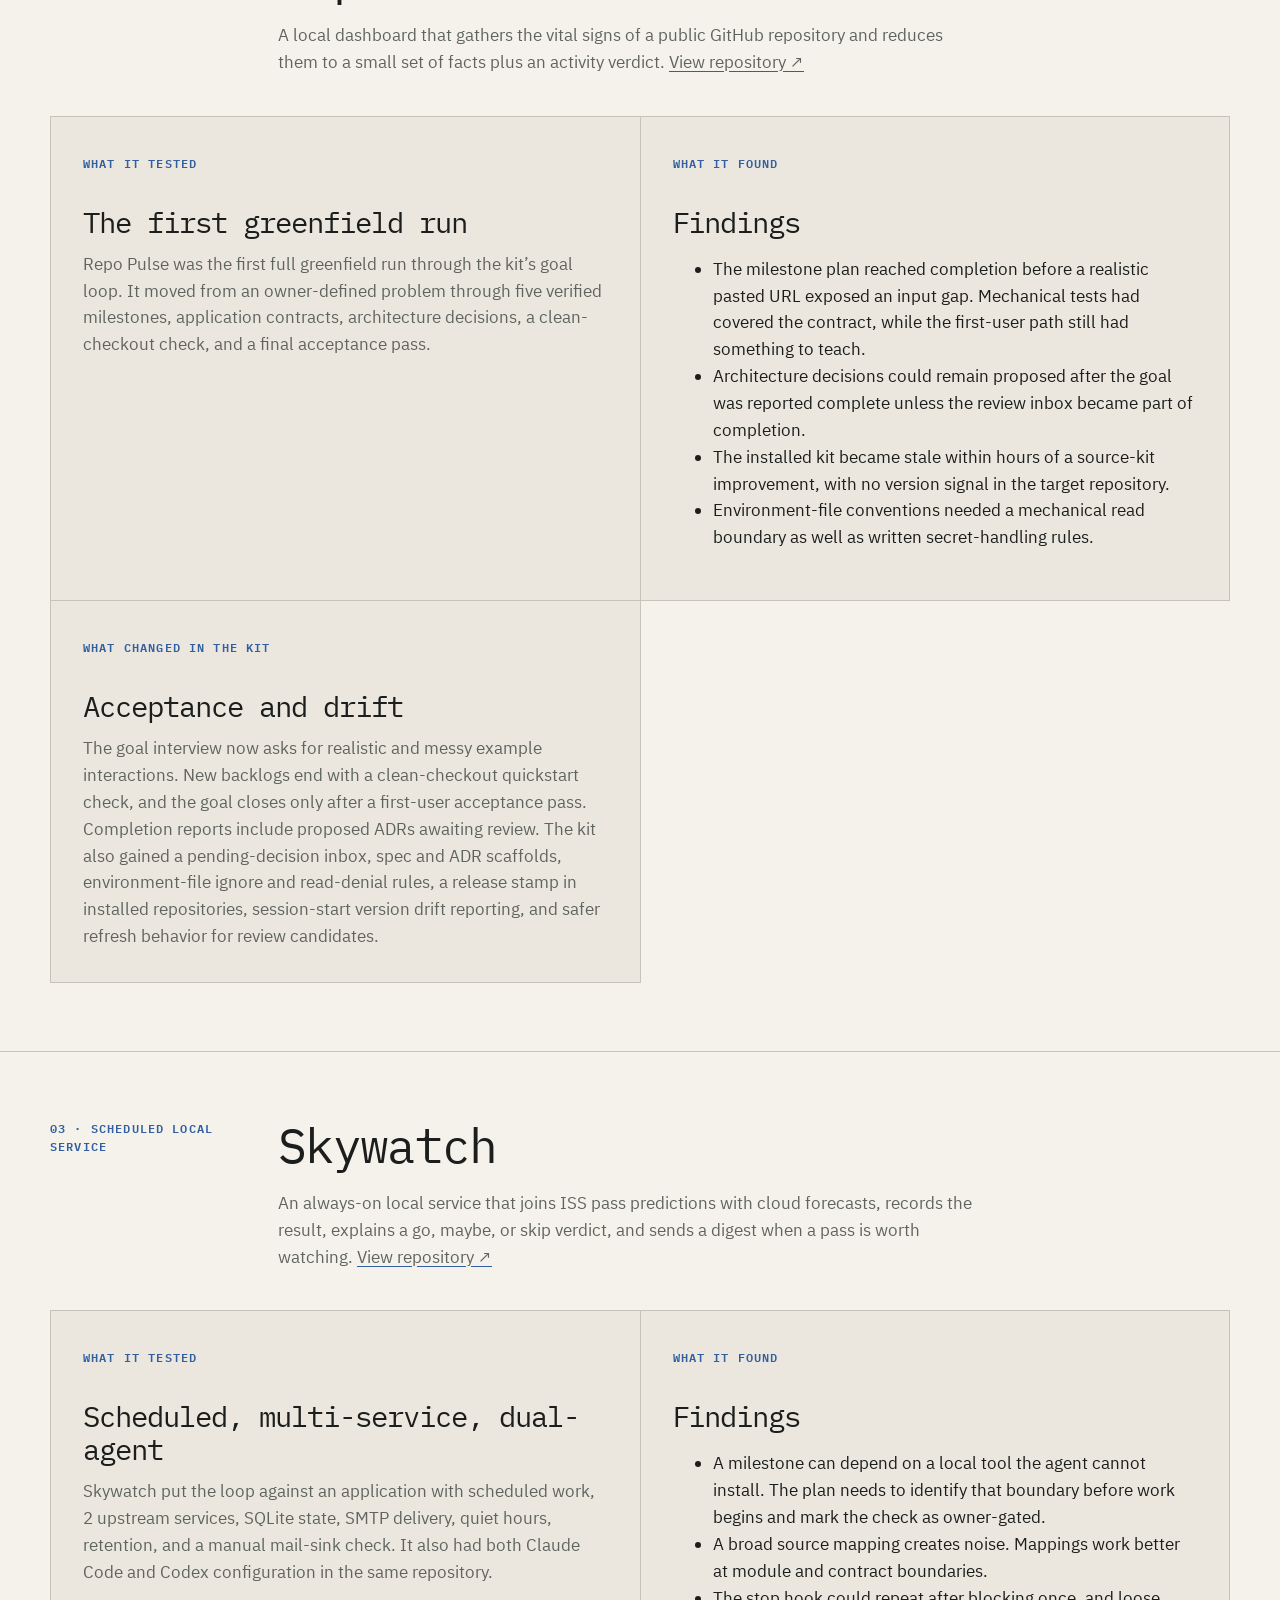
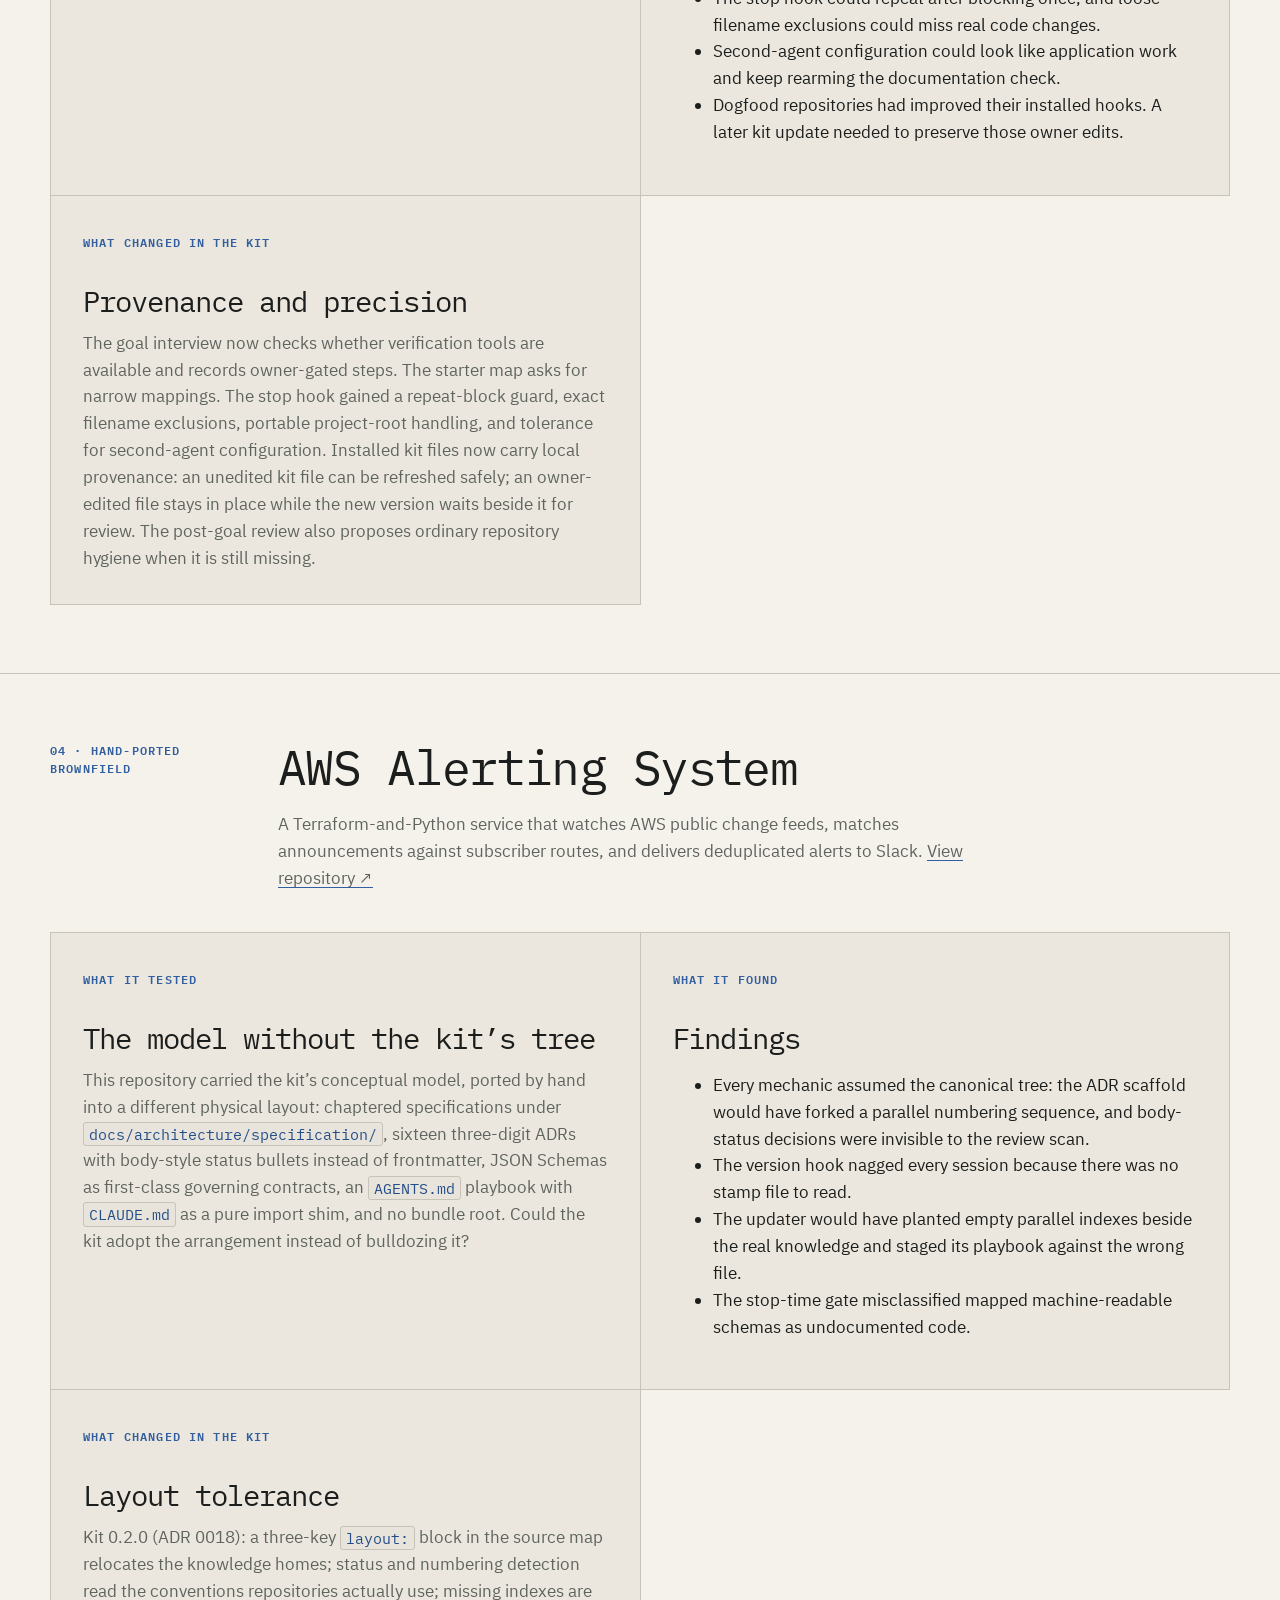
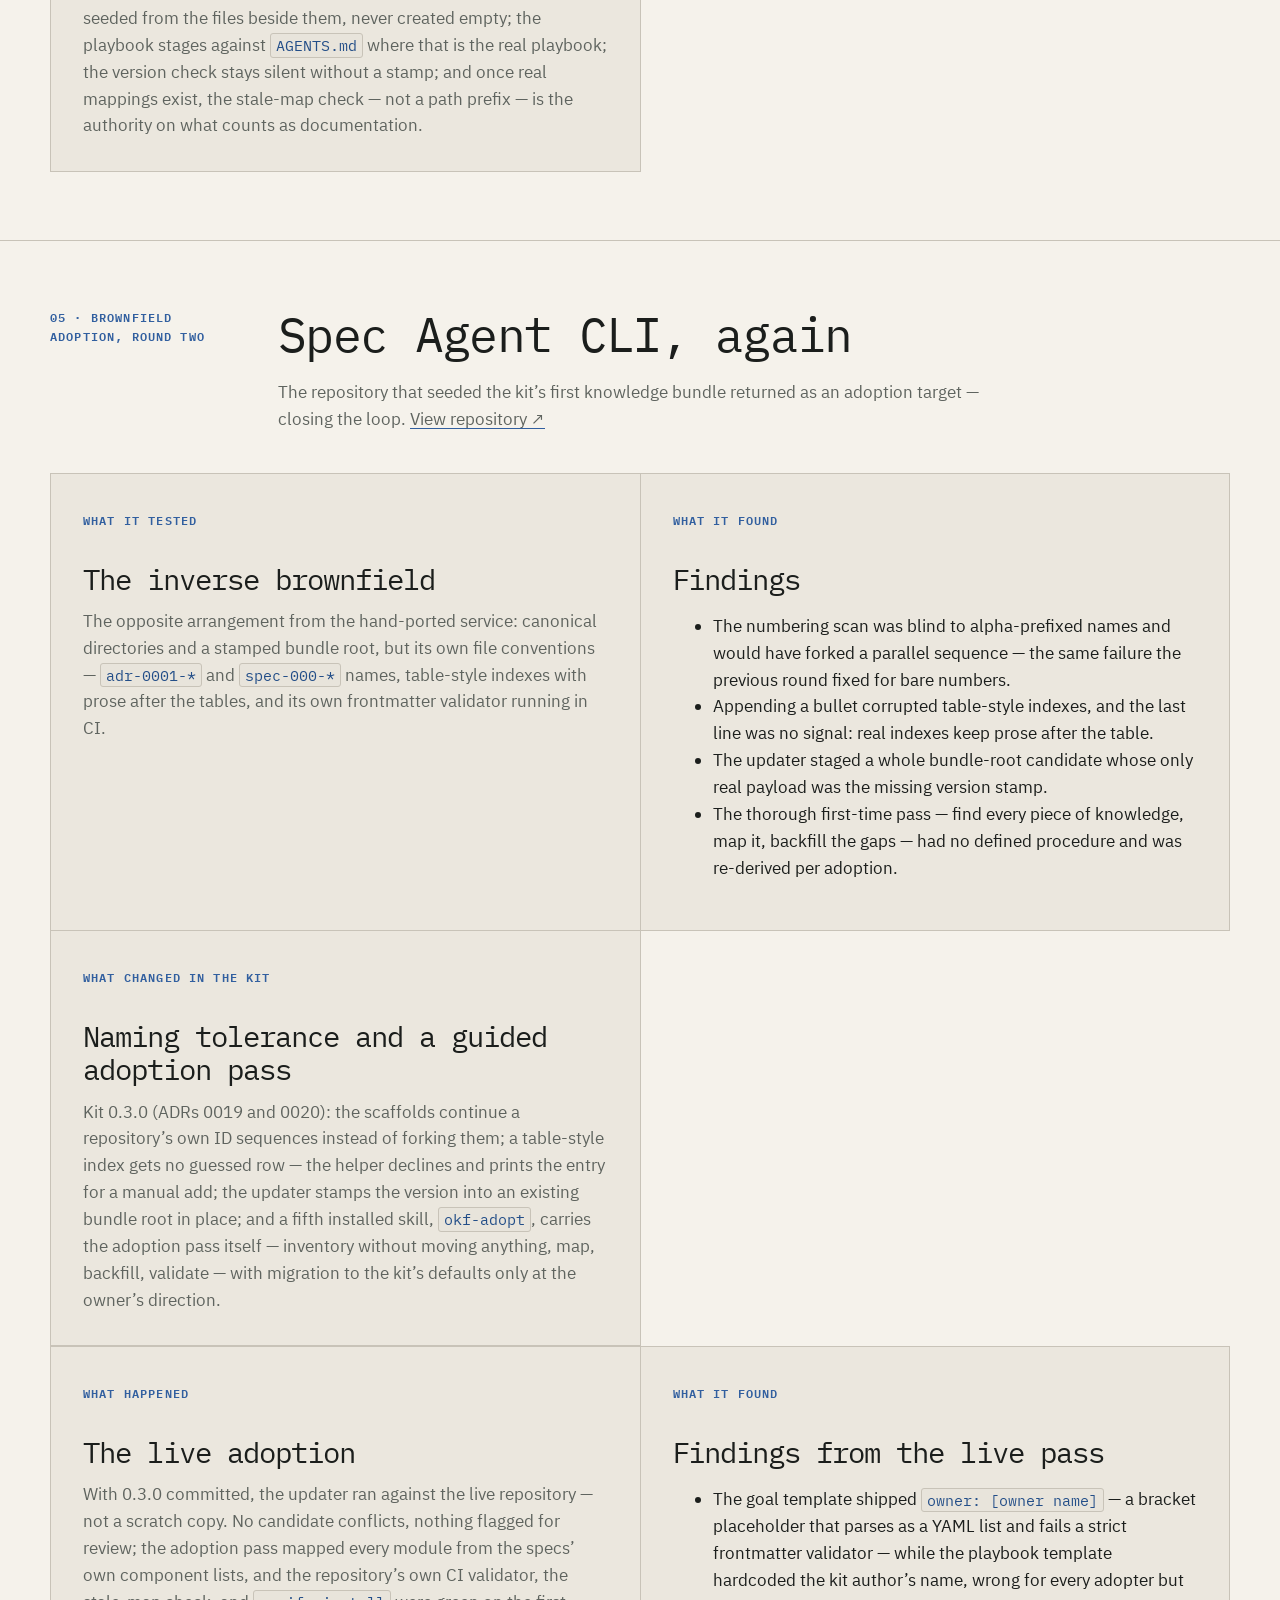
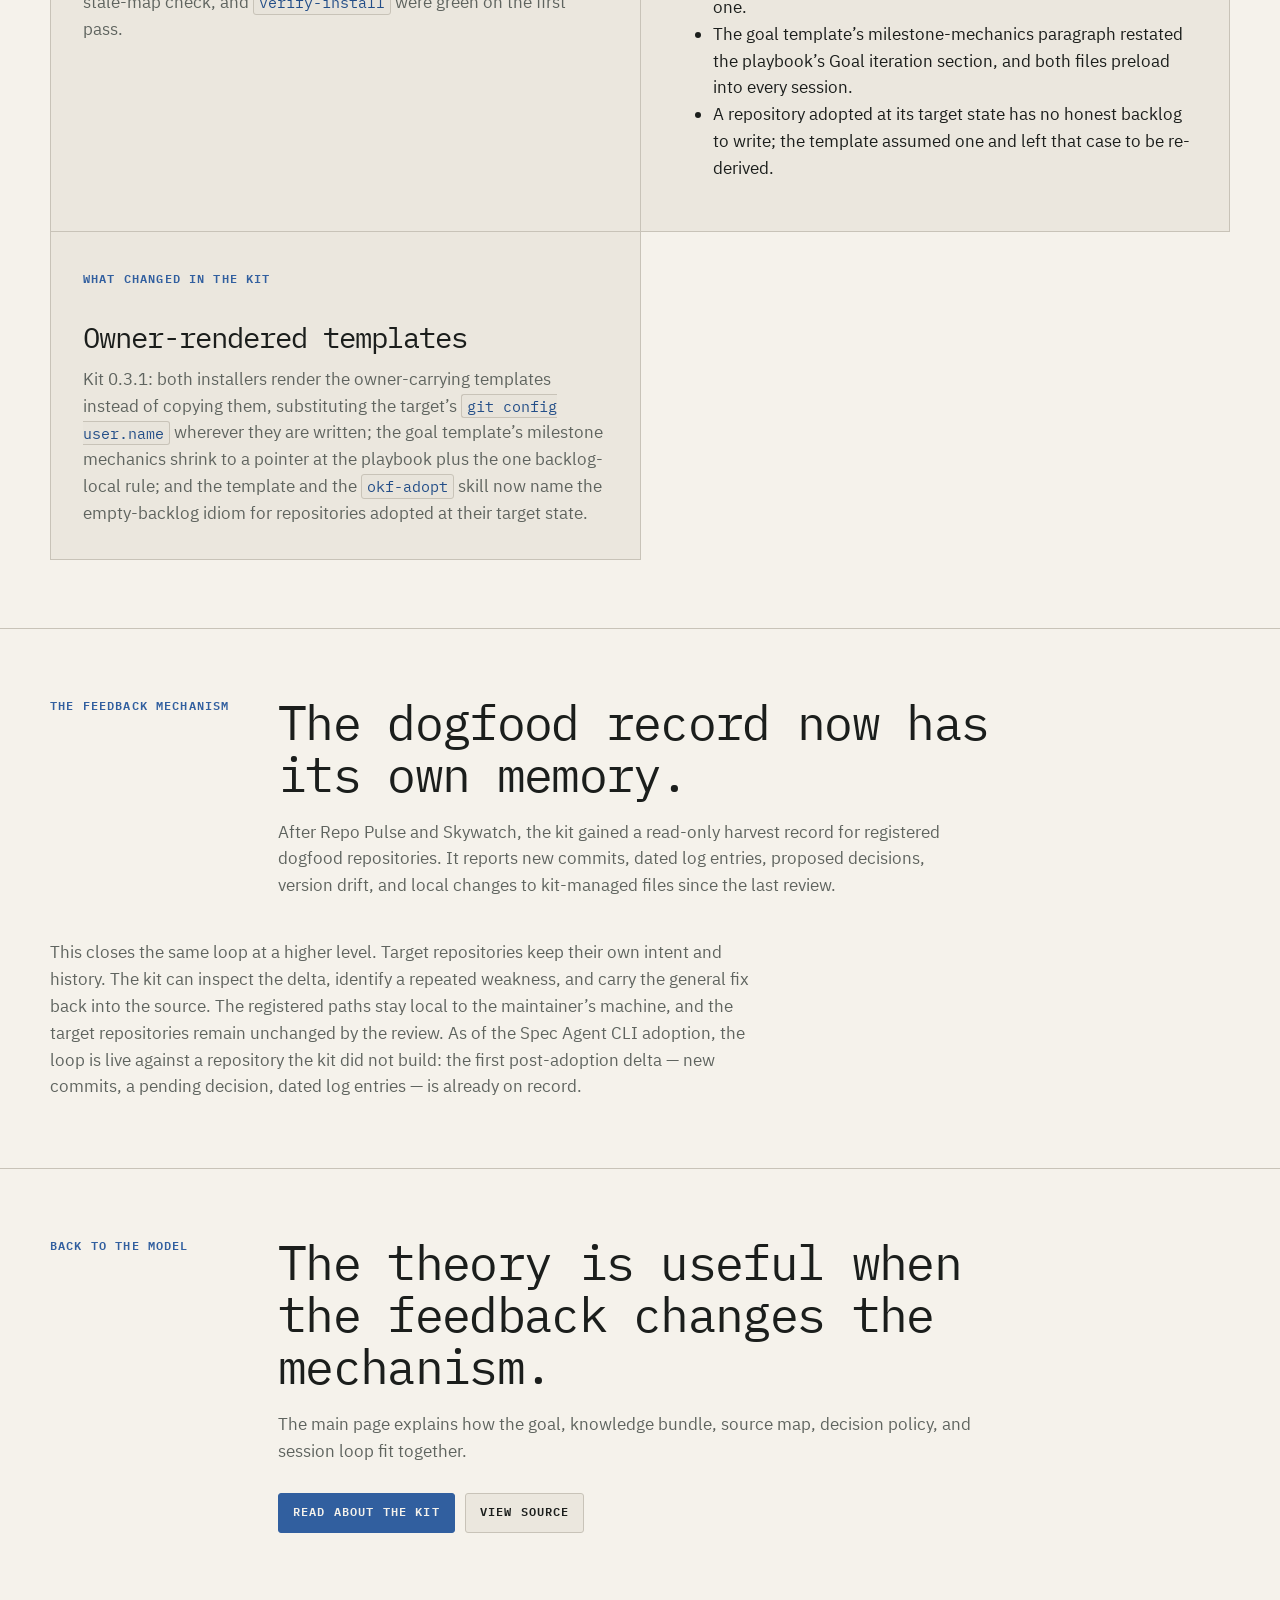
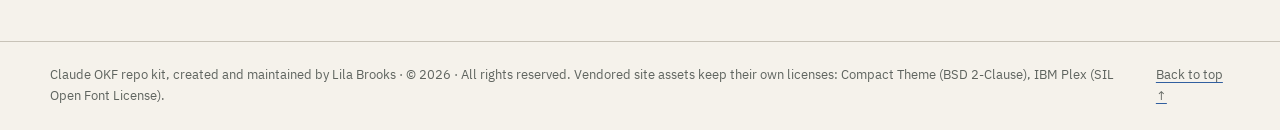
==== commit 1156c821: "Site: state the reservation of rights in the content-page footers The MIT -> proprietary relicense u" ====
--- a/site/dogfood/index.html
+++ b/site/dogfood/index.html
@@ -18,7 +18,7 @@
   <meta property="og:image:height" content="630">
   <meta property="og:image:alt" content="Claude OKF repo kit: Keep goal-directed Claude Code work reviewable in Git. Lila Brooks.">
   <meta property="article:author" content="https://github.com/lilabrooks">
-  <meta property="article:modified_time" content="2026-07-14">
+  <meta property="article:modified_time" content="2026-07-21">
   <meta name="twitter:card" content="summary_large_image">
   <meta name="twitter:title" content="Dogfood findings | Claude OKF repo kit">
   <meta name="twitter:description" content="Lila Brooks documents 3 repositories, the gaps they exposed, and the changes carried back into the kit.">
@@ -59,7 +59,7 @@
         "url": "https://lilabrooks.github.io/dogfood/",
         "headline": "What changed after the kit met real work",
         "description": "How Spec Agent CLI, Repo Pulse, and Skywatch exposed gaps and changed the Claude OKF repo kit.",
-        "dateModified": "2026-07-14",
+        "dateModified": "2026-07-21",
         "author": { "@id": "https://lilabrooks.github.io/#lila-brooks" },
         "creator": { "@id": "https://lilabrooks.github.io/#lila-brooks" },
         "publisher": { "@id": "https://lilabrooks.github.io/#lila-brooks" },
@@ -328,7 +328,7 @@
   </main>
 
   <footer class="compact-footer compact-shell">
-    <span>Claude OKF repo kit, created and maintained by Lila Brooks · © 2026</span>
+    <span>Claude OKF repo kit, created and maintained by Lila Brooks · © 2026 · All rights reserved. Vendored site assets keep their own licenses: Compact Theme (BSD 2-Clause), IBM Plex (SIL Open Font License).</span>
     <a href="#content">Back to top ↑</a>
   </footer>
 </body>
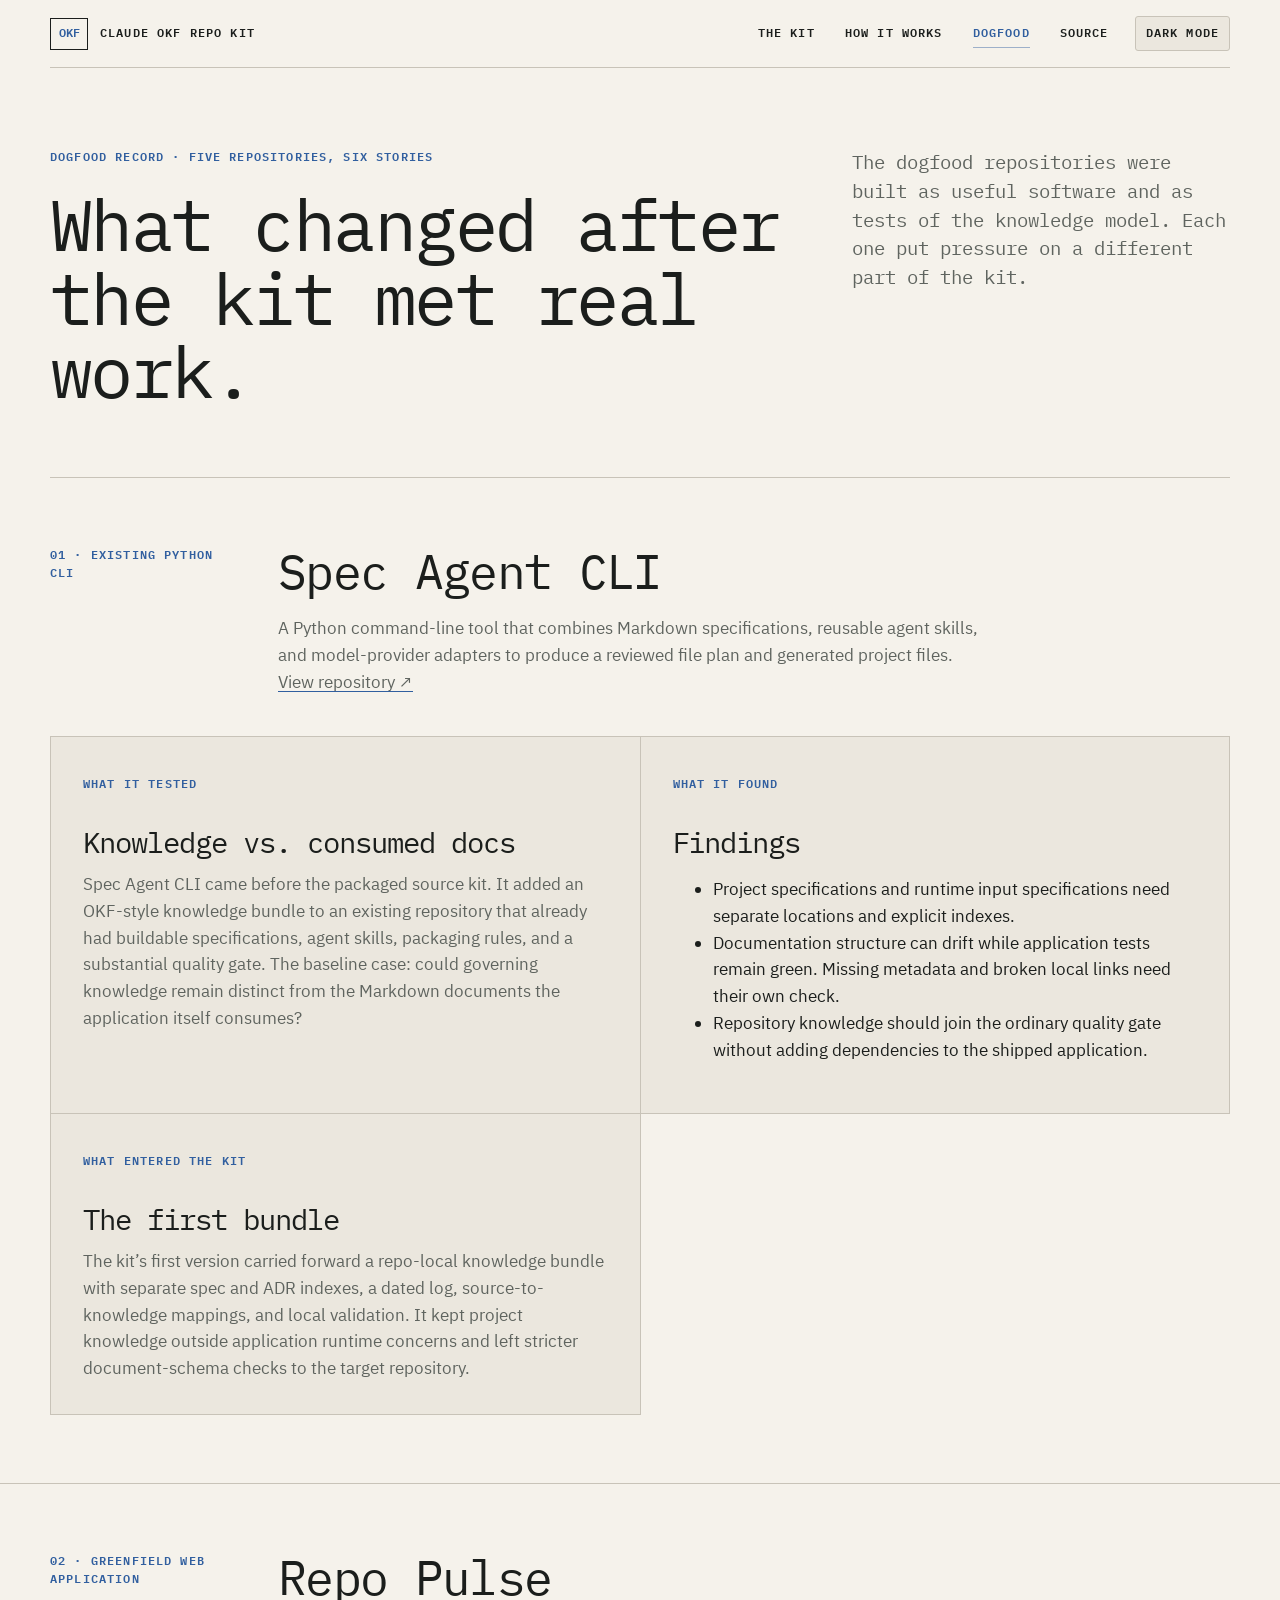
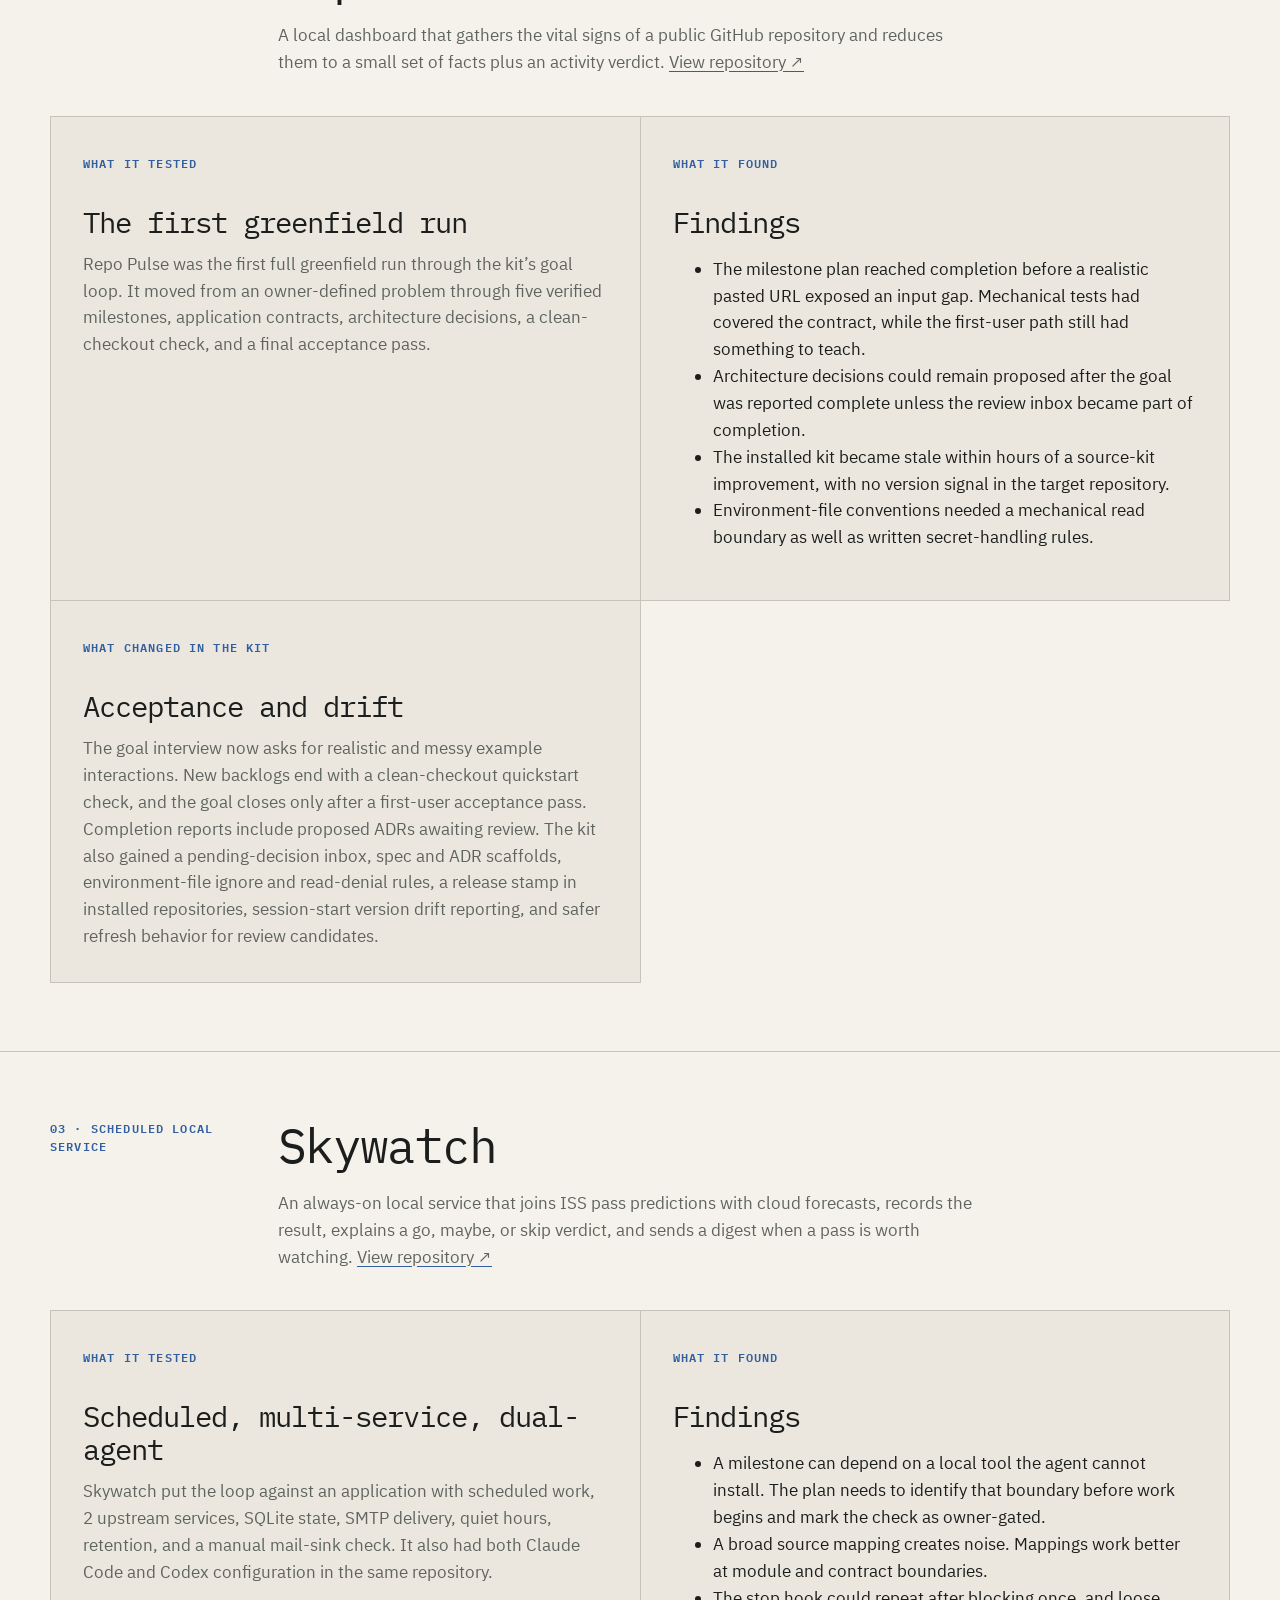
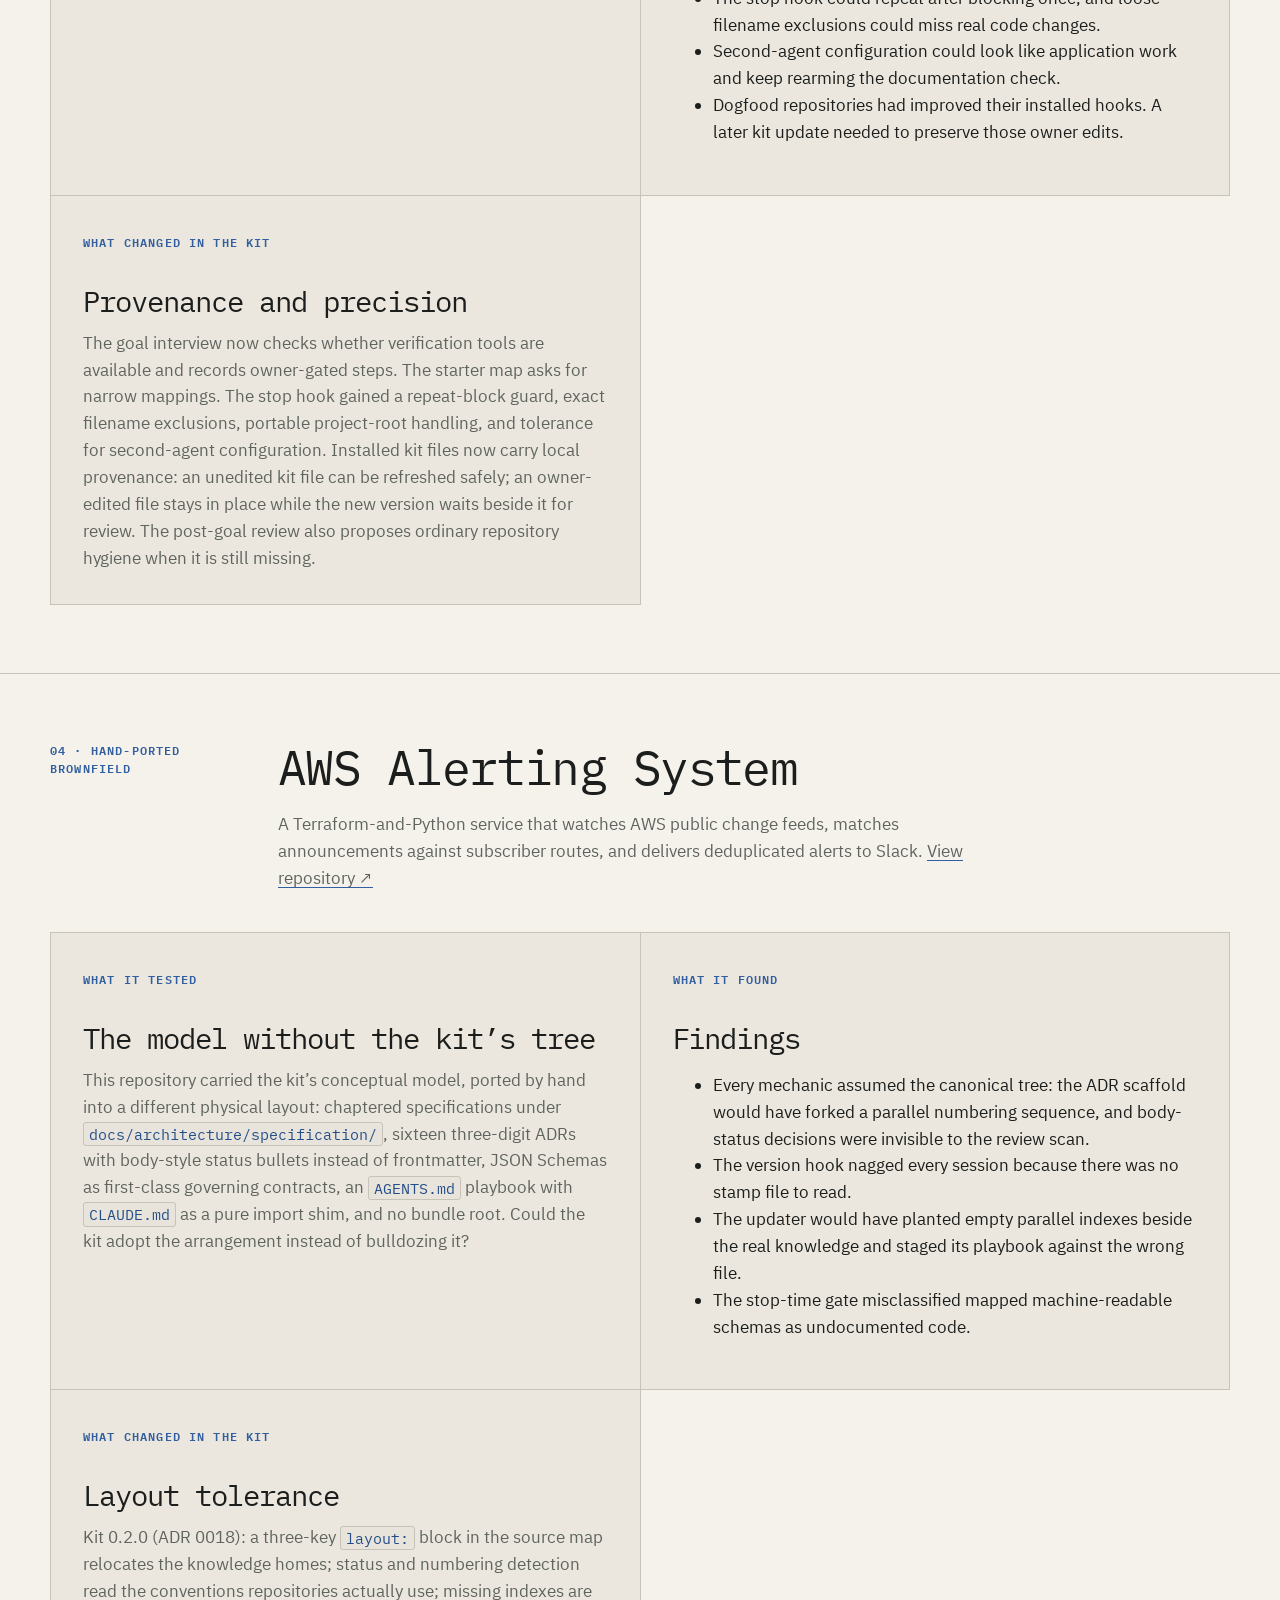
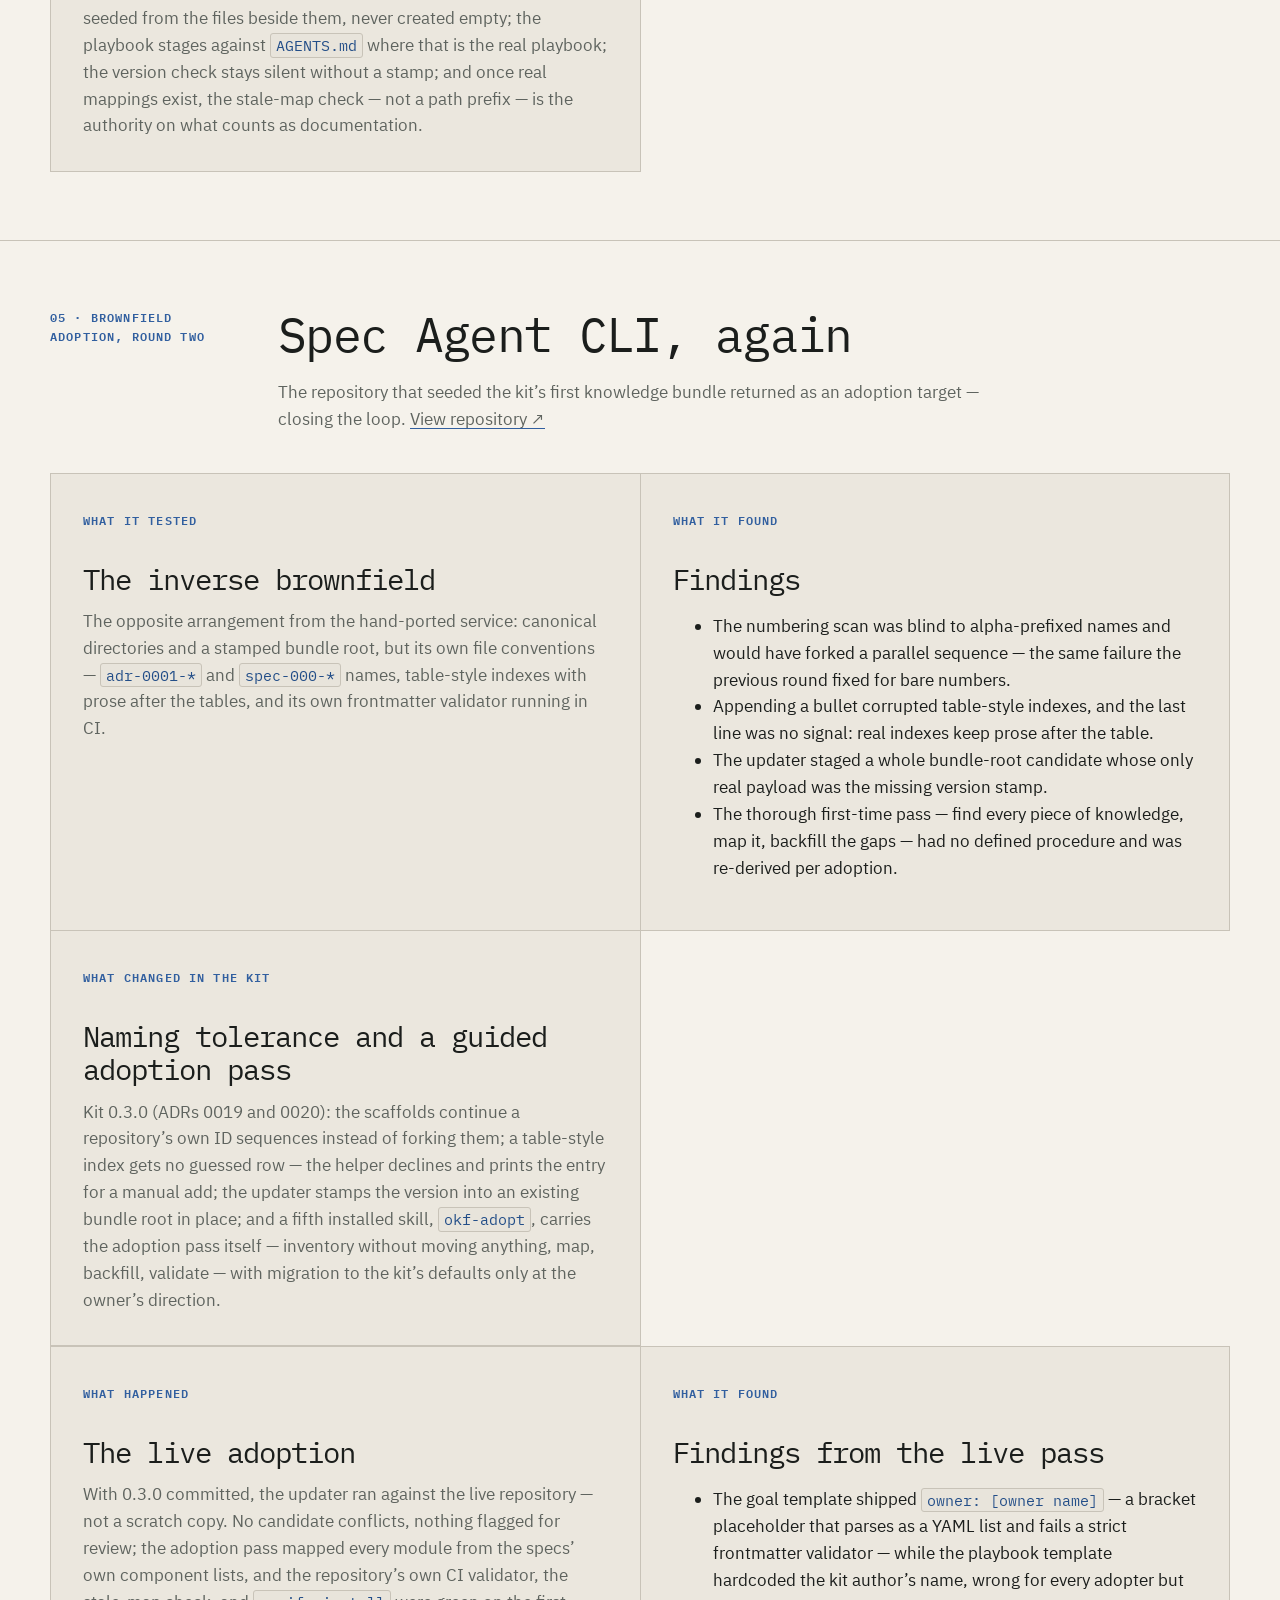
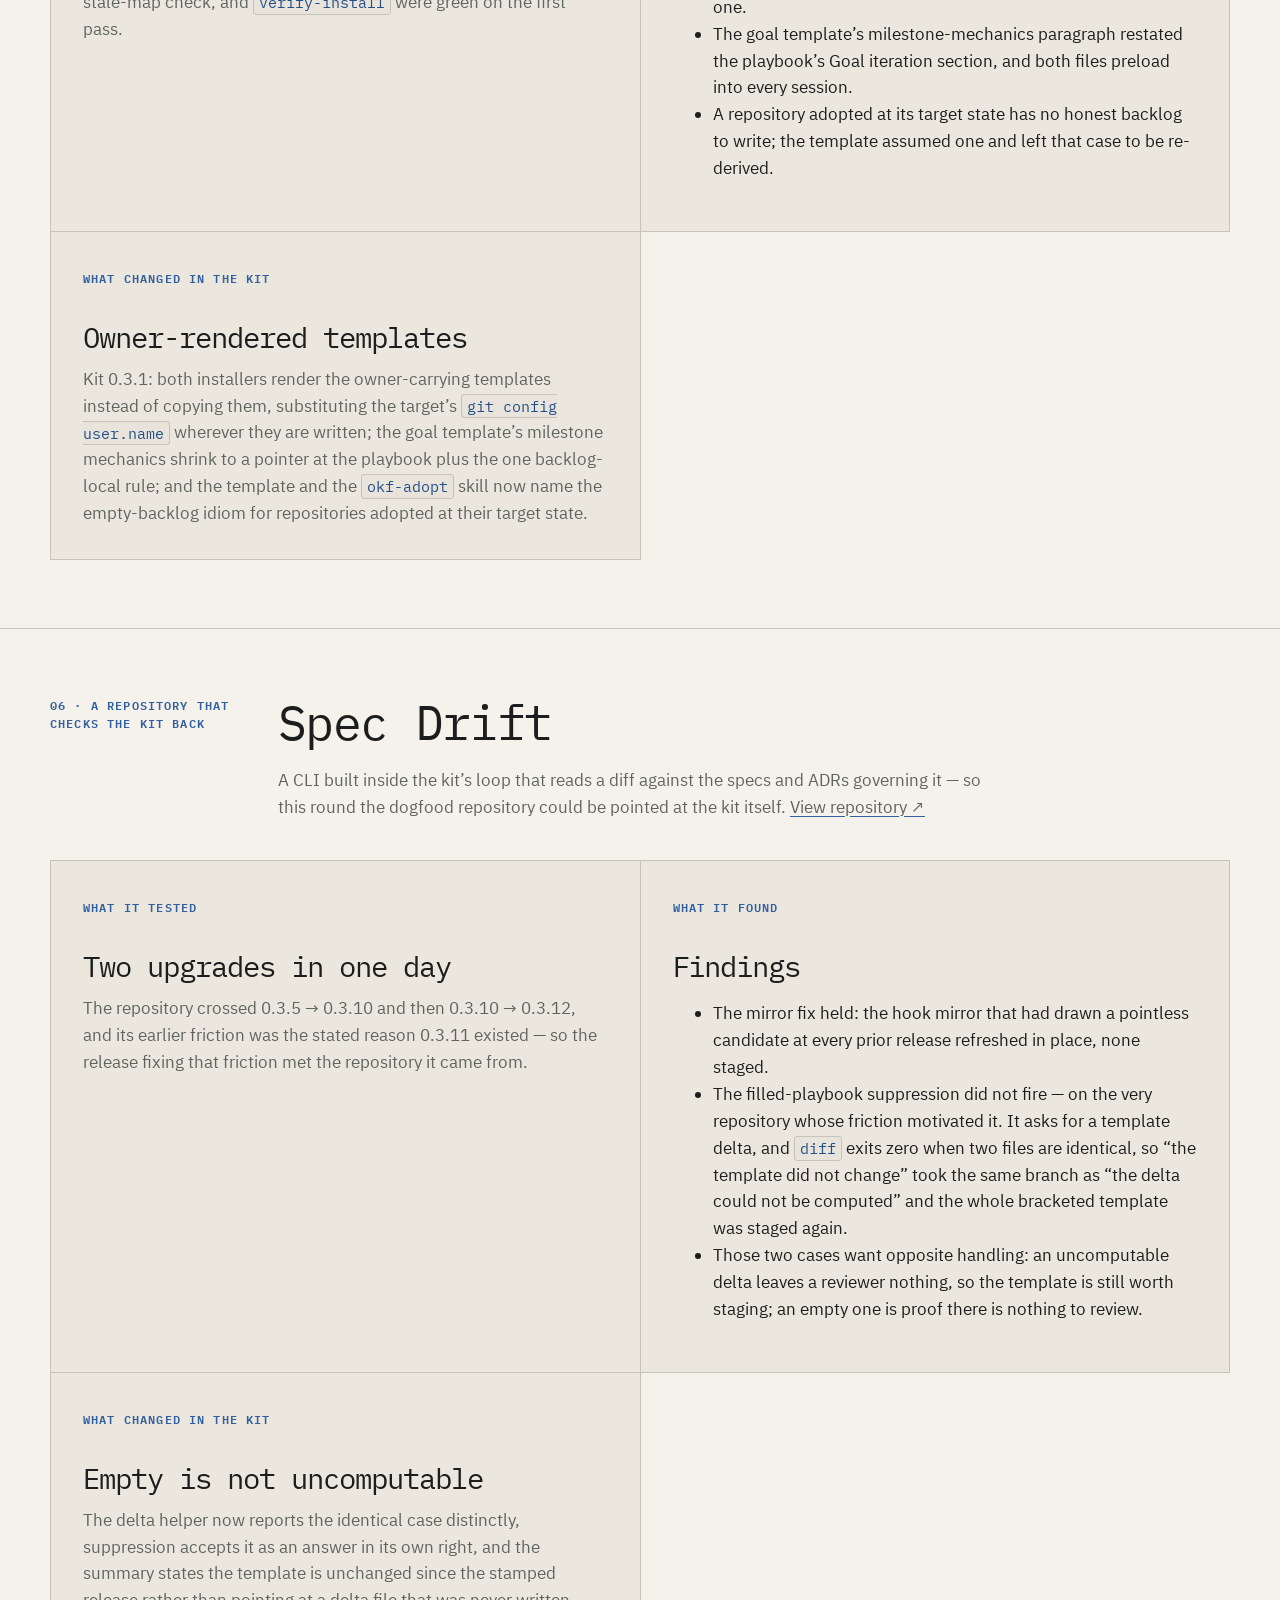
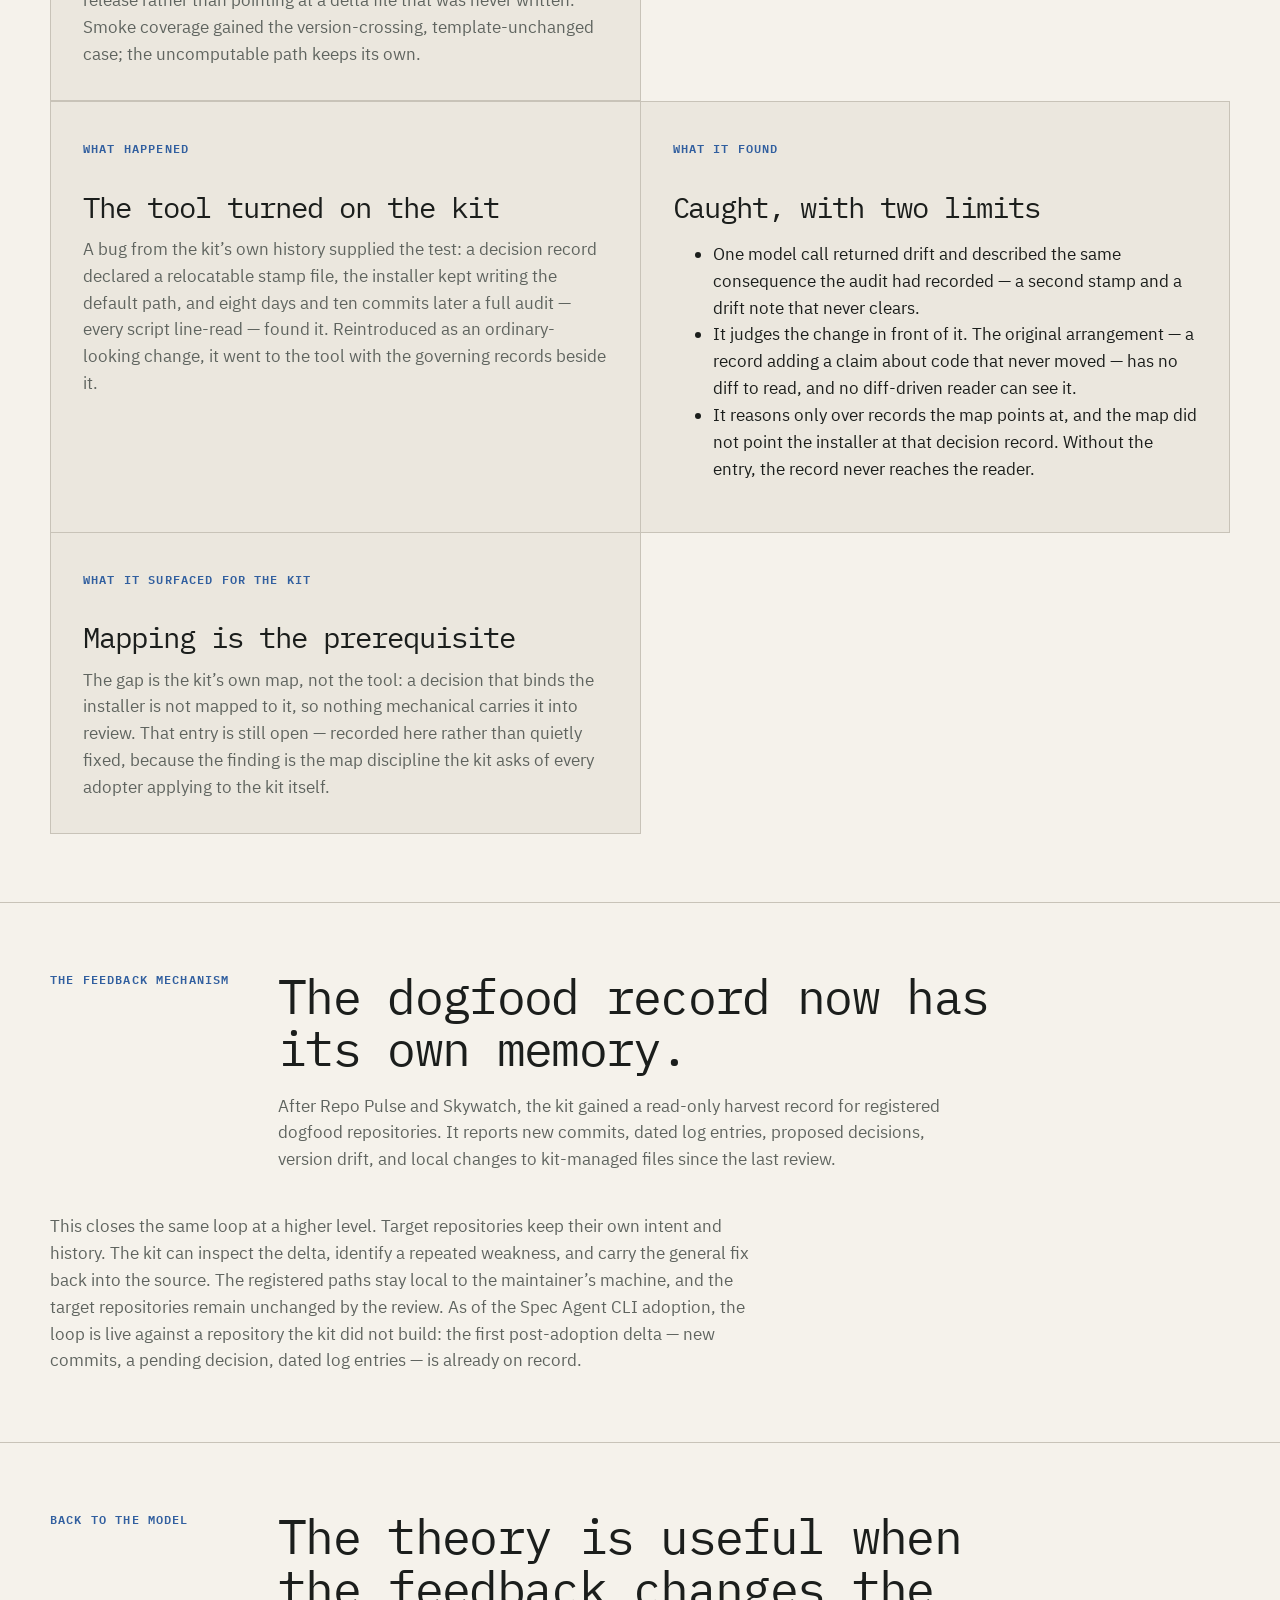
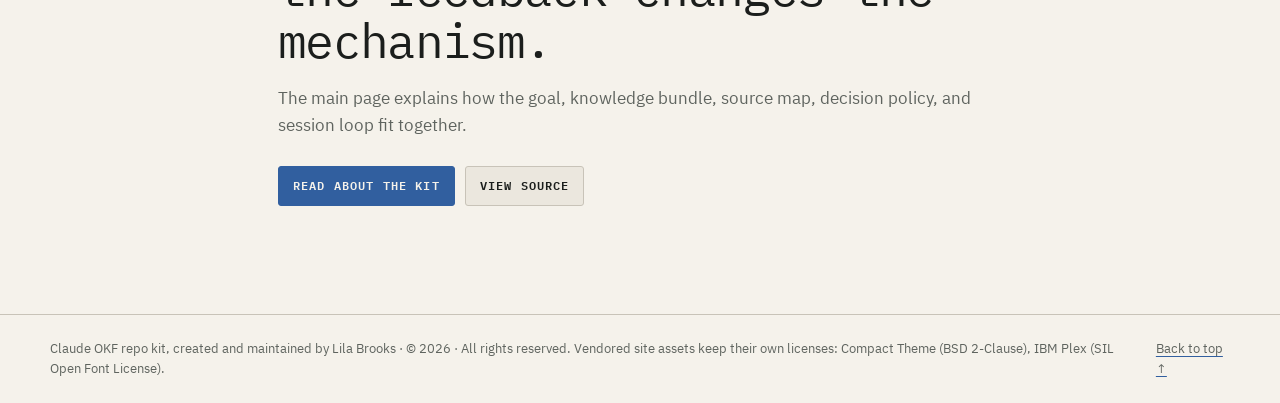
==== commit 64c422e3: "Site: add dogfood story 06 for spec-drift The first dogfood target that checks the kit back — a CLI " ====
--- a/site/dogfood/index.html
+++ b/site/dogfood/index.html
@@ -18,7 +18,7 @@
   <meta property="og:image:height" content="630">
   <meta property="og:image:alt" content="Claude OKF repo kit: Keep goal-directed Claude Code work reviewable in Git. Lila Brooks.">
   <meta property="article:author" content="https://github.com/lilabrooks">
-  <meta property="article:modified_time" content="2026-07-21">
+  <meta property="article:modified_time" content="2026-07-24">
   <meta name="twitter:card" content="summary_large_image">
   <meta name="twitter:title" content="Dogfood findings | Claude OKF repo kit">
   <meta name="twitter:description" content="Lila Brooks documents 3 repositories, the gaps they exposed, and the changes carried back into the kit.">
@@ -59,7 +59,7 @@
         "url": "https://lilabrooks.github.io/dogfood/",
         "headline": "What changed after the kit met real work",
         "description": "How Spec Agent CLI, Repo Pulse, and Skywatch exposed gaps and changed the Claude OKF repo kit.",
-        "dateModified": "2026-07-21",
+        "dateModified": "2026-07-24",
         "author": { "@id": "https://lilabrooks.github.io/#lila-brooks" },
         "creator": { "@id": "https://lilabrooks.github.io/#lila-brooks" },
         "publisher": { "@id": "https://lilabrooks.github.io/#lila-brooks" },
@@ -98,7 +98,7 @@
   <main id="content">
     <div class="compact-hero compact-shell">
       <div>
-        <p class="compact-eyebrow">Dogfood record · four repositories, five stories</p>
+        <p class="compact-eyebrow">Dogfood record · five repositories, six stories</p>
         <h1 class="compact-title">What changed after the kit met real work.</h1>
       </div>
       <div>
@@ -292,6 +292,60 @@
             <span class="compact-tag">What changed in the kit</span>
             <h3 class="compact-card-title">Owner-rendered templates</h3>
             <p>Kit 0.3.1: both installers render the owner-carrying templates instead of copying them, substituting the target’s <code>git config user.name</code> wherever they are written; the goal template’s milestone mechanics shrink to a pointer at the playbook plus the one backlog-local rule; and the template and the <code>okf-adopt</code> skill now name the empty-backlog idiom for repositories adopted at their target state.</p>
+          </article>
+        </div>
+      </div>
+    </section>
+
+    <section class="compact-section" aria-labelledby="spec-drift-title">
+      <div class="compact-shell">
+        <div class="compact-section-head">
+          <p class="compact-eyebrow">06 · A repository that checks the kit back</p>
+          <div>
+            <h2 class="compact-section-title" id="spec-drift-title">Spec Drift</h2>
+            <p class="compact-section-copy">A CLI built inside the kit’s loop that reads a diff against the specs and ADRs governing it — so this round the dogfood repository could be pointed at the kit itself. <a href="https://github.com/lilabrooks/spec-drift">View repository ↗</a></p>
+          </div>
+        </div>
+        <div class="compact-grid">
+          <article class="compact-card">
+            <span class="compact-tag">What it tested</span>
+            <h3 class="compact-card-title">Two upgrades in one day</h3>
+            <p>The repository crossed 0.3.5 → 0.3.10 and then 0.3.10 → 0.3.12, and its earlier friction was the stated reason 0.3.11 existed — so the release fixing that friction met the repository it came from.</p>
+          </article>
+          <article class="compact-card">
+            <span class="compact-tag">What it found</span>
+            <h3 class="compact-card-title">Findings</h3>
+            <ul>
+              <li>The mirror fix held: the hook mirror that had drawn a pointless candidate at every prior release refreshed in place, none staged.</li>
+              <li>The filled-playbook suppression did not fire — on the very repository whose friction motivated it. It asks for a template delta, and <code>diff</code> exits zero when two files are identical, so “the template did not change” took the same branch as “the delta could not be computed” and the whole bracketed template was staged again.</li>
+              <li>Those two cases want opposite handling: an uncomputable delta leaves a reviewer nothing, so the template is still worth staging; an empty one is proof there is nothing to review.</li>
+            </ul>
+          </article>
+          <article class="compact-card">
+            <span class="compact-tag">What changed in the kit</span>
+            <h3 class="compact-card-title">Empty is not uncomputable</h3>
+            <p>The delta helper now reports the identical case distinctly, suppression accepts it as an answer in its own right, and the summary states the template is unchanged since the stamped release rather than pointing at a delta file that was never written. Smoke coverage gained the version-crossing, template-unchanged case; the uncomputable path keeps its own.</p>
+          </article>
+        </div>
+        <div class="compact-grid">
+          <article class="compact-card">
+            <span class="compact-tag">What happened</span>
+            <h3 class="compact-card-title">The tool turned on the kit</h3>
+            <p>A bug from the kit’s own history supplied the test: a decision record declared a relocatable stamp file, the installer kept writing the default path, and eight days and ten commits later a full audit — every script line-read — found it. Reintroduced as an ordinary-looking change, it went to the tool with the governing records beside it.</p>
+          </article>
+          <article class="compact-card">
+            <span class="compact-tag">What it found</span>
+            <h3 class="compact-card-title">Caught, with two limits</h3>
+            <ul>
+              <li>One model call returned drift and described the same consequence the audit had recorded — a second stamp and a drift note that never clears.</li>
+              <li>It judges the change in front of it. The original arrangement — a record adding a claim about code that never moved — has no diff to read, and no diff-driven reader can see it.</li>
+              <li>It reasons only over records the map points at, and the map did not point the installer at that decision record. Without the entry, the record never reaches the reader.</li>
+            </ul>
+          </article>
+          <article class="compact-card">
+            <span class="compact-tag">What it surfaced for the kit</span>
+            <h3 class="compact-card-title">Mapping is the prerequisite</h3>
+            <p>The gap is the kit’s own map, not the tool: a decision that binds the installer is not mapped to it, so nothing mechanical carries it into review. That entry is still open — recorded here rather than quietly fixed, because the finding is the map discipline the kit asks of every adopter applying to the kit itself.</p>
           </article>
         </div>
       </div>
